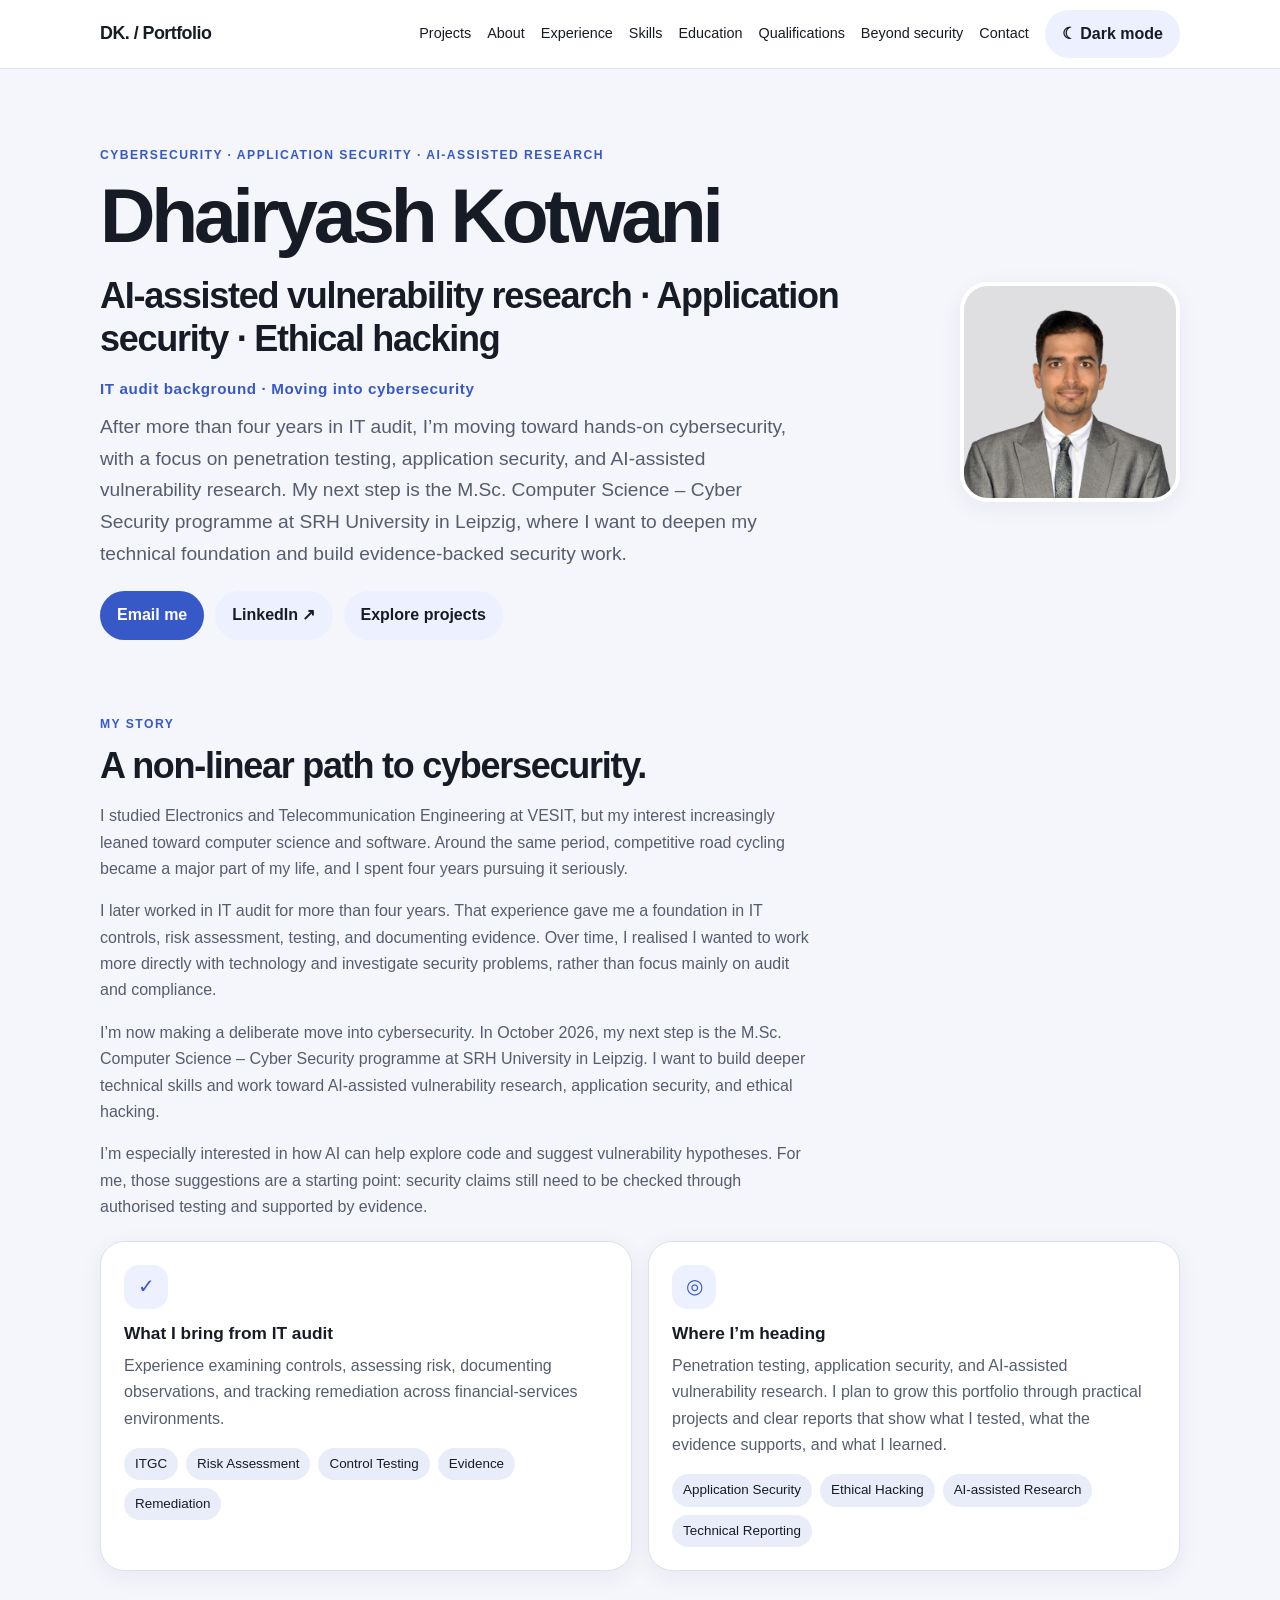
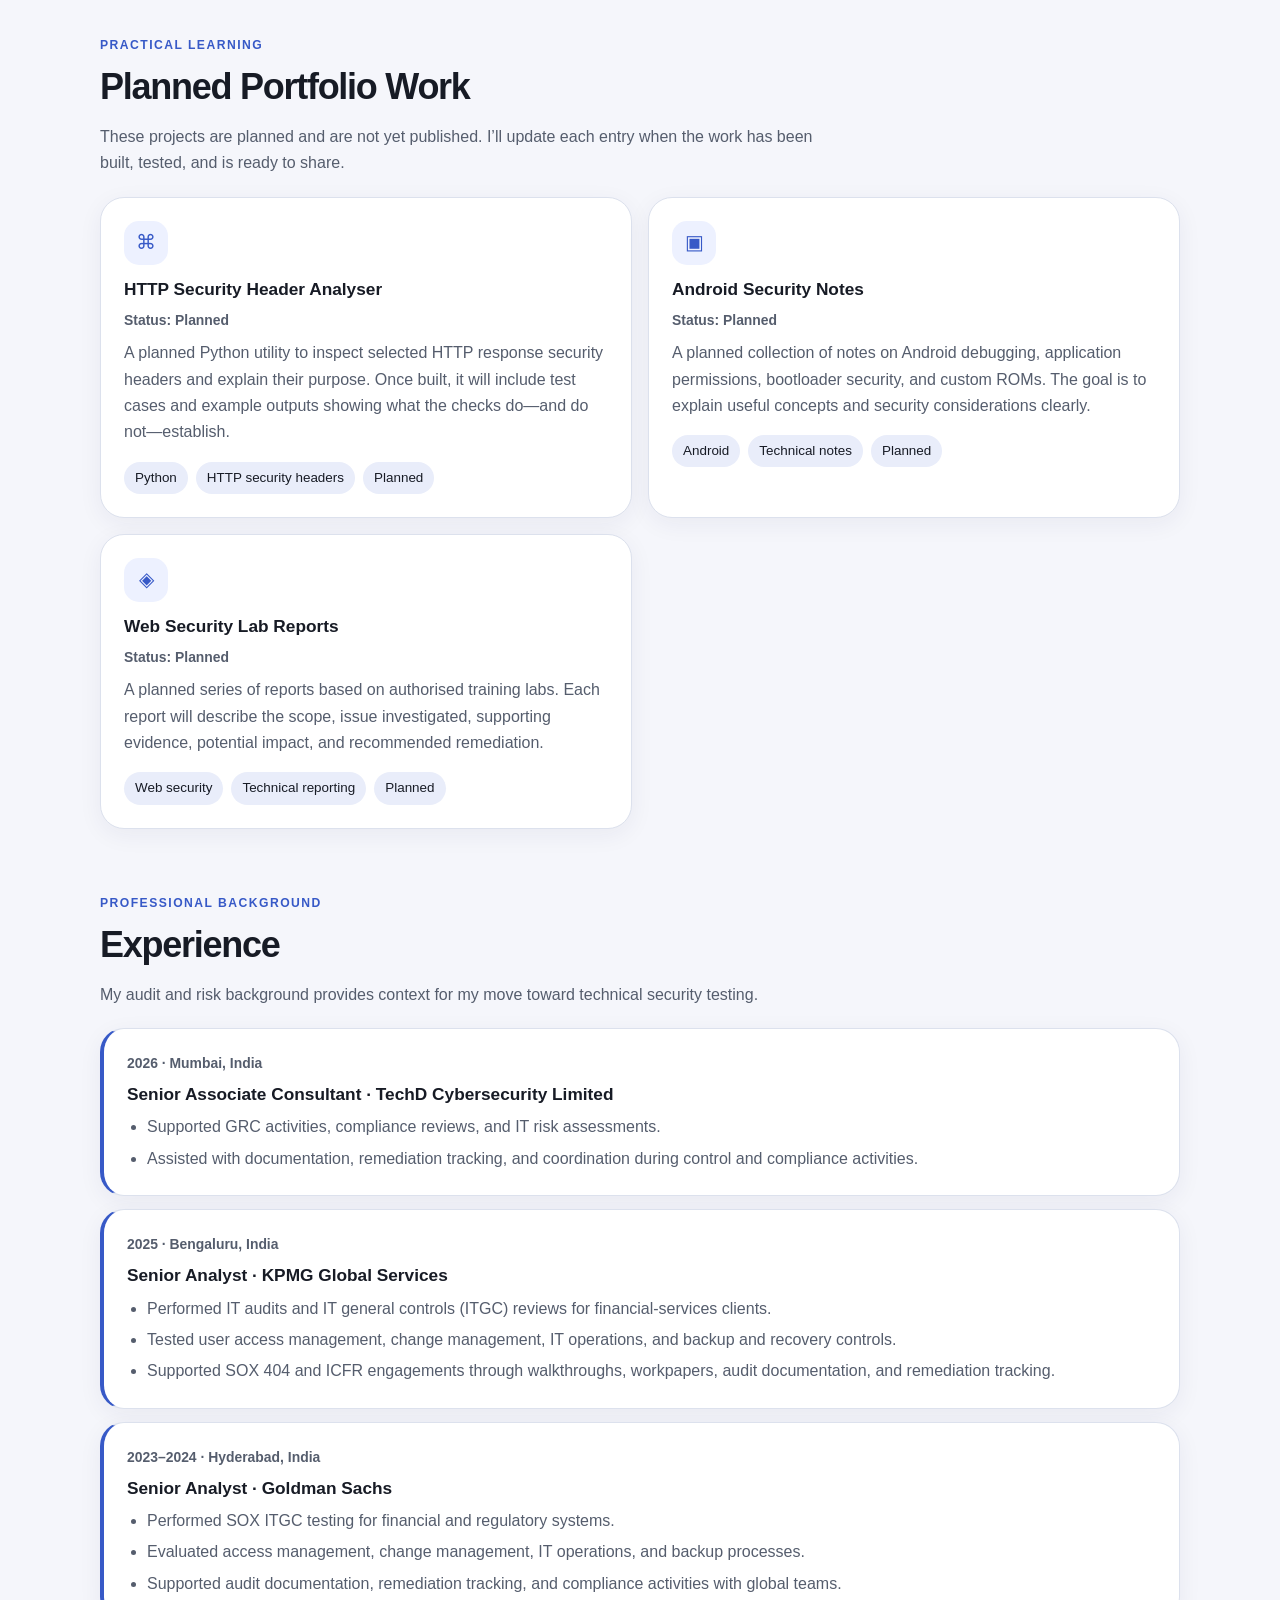
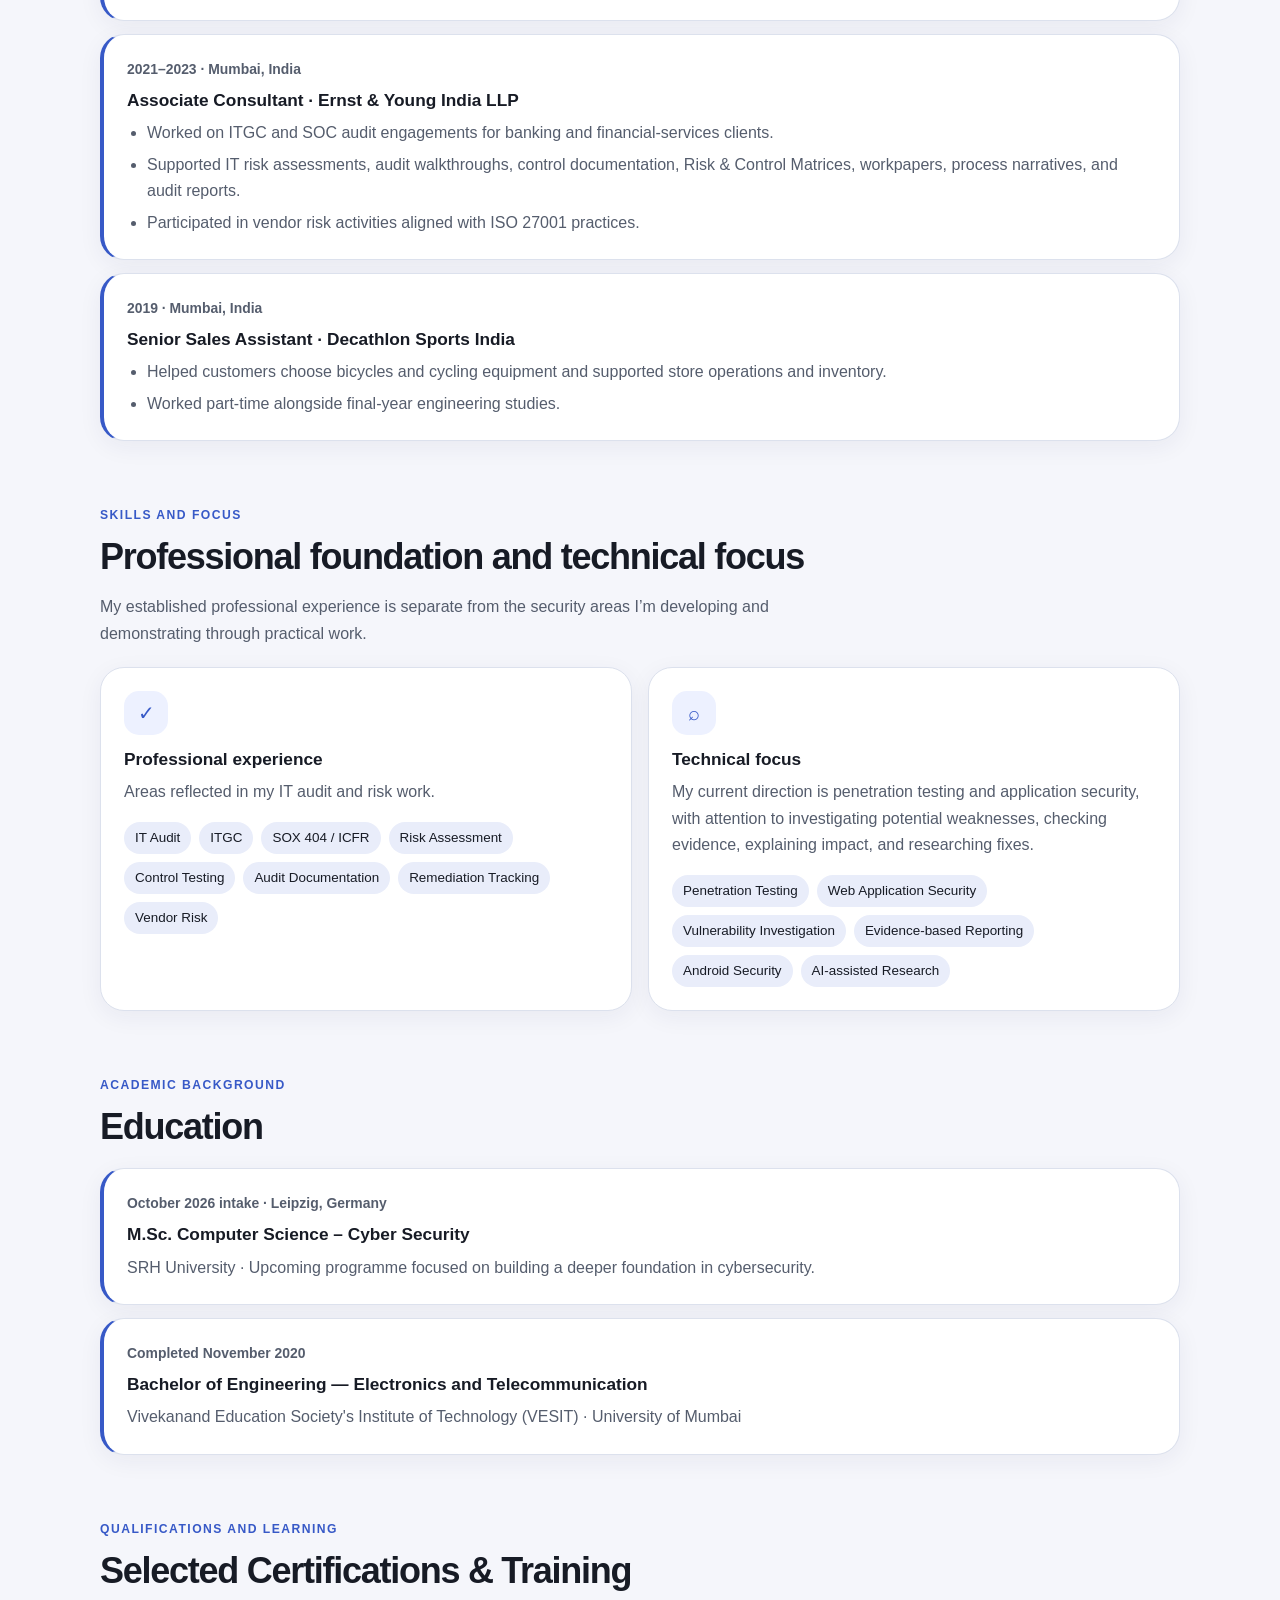
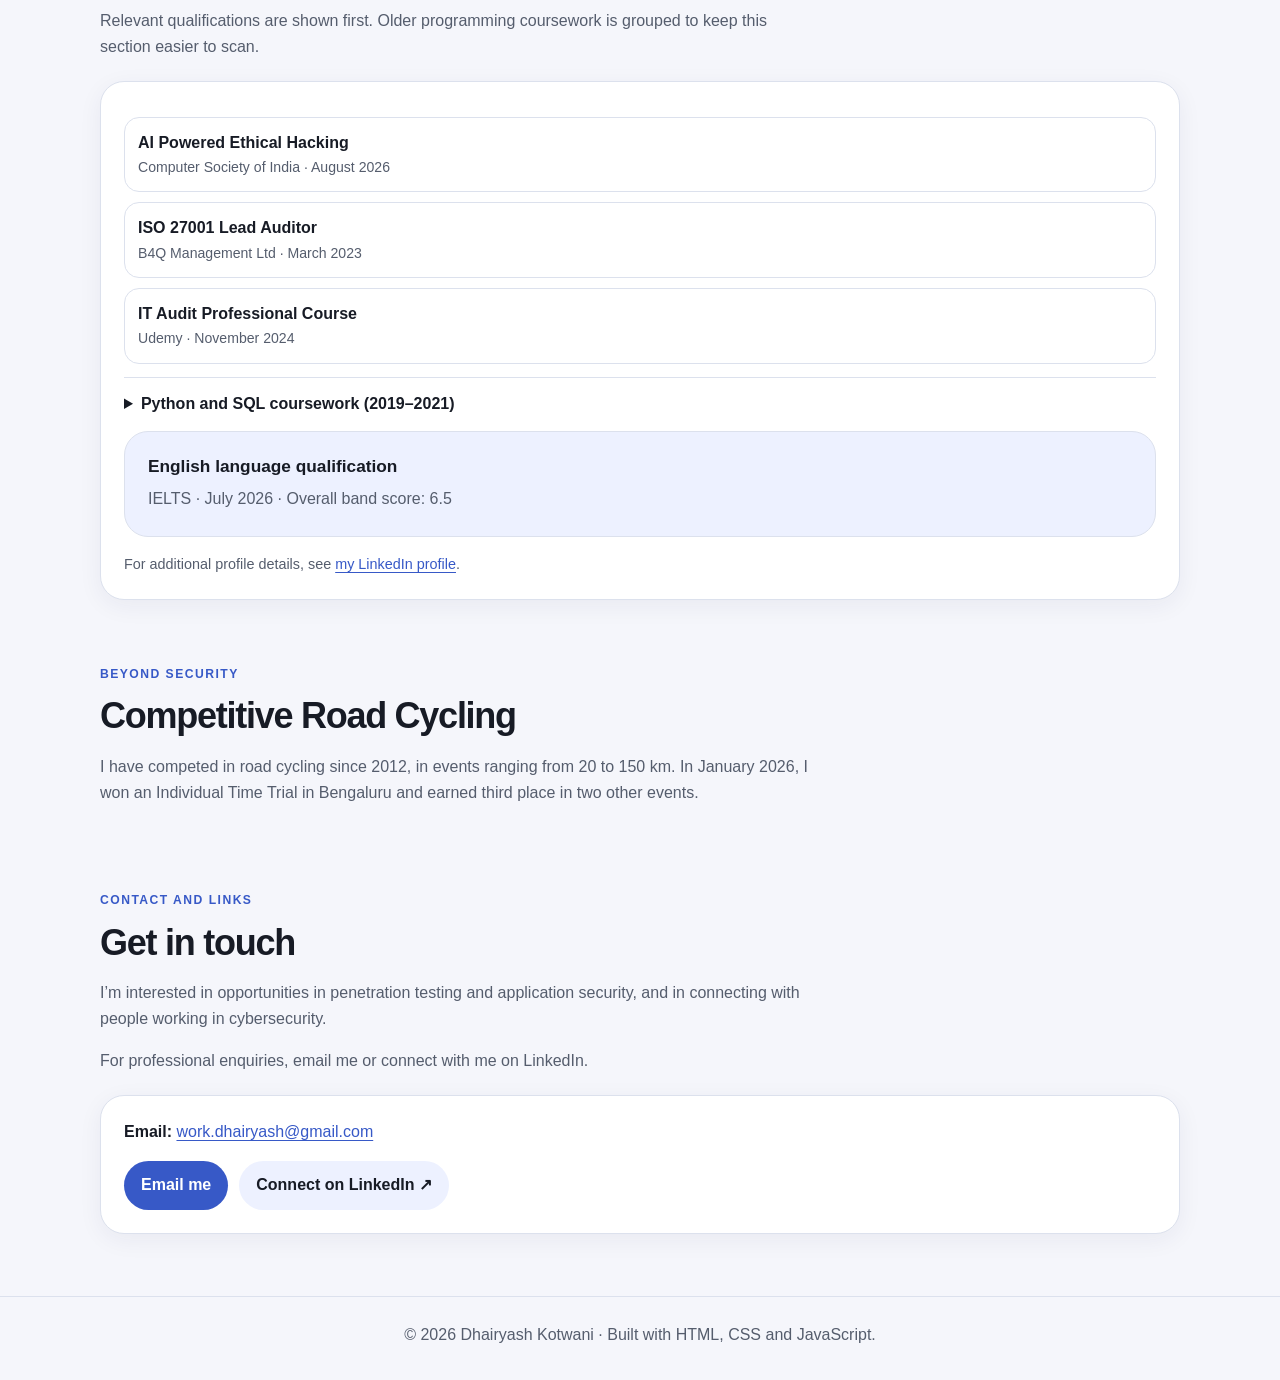
==== index.html @ 6a6d64c3 "Restore story-led portfolio homepage layout" ====
<!doctype html>
<html lang="en">
<head>
  <meta charset="utf-8">
  <meta name="viewport" content="width=device-width, initial-scale=1">
  <meta name="description" content="Dhairyash Kotwani: IT audit professional focused on penetration testing and application security, with an evidence-based approach to security testing.">
  <meta name="theme-color" content="#f5f6fb">
  <title>Dhairyash Kotwani | Penetration Testing &amp; Application Security</title>
  <style>
    :root {
      color-scheme: light;
      --page: #f5f6fb;
      --surface: #fff;
      --surface-2: #edf1ff;
      --ink: #171b25;
      --muted: #555d6d;
      --primary: #3759c7;
      --on-primary: #fff;
      --outline: #dce1ed;
      --chip: #e9edfa;
      --shadow: 0 6px 24px rgba(26, 38, 82, .06);
    }
    body.dark {
      color-scheme: dark;
      --page: #11131a;
      --surface: #1c202b;
      --surface-2: #29314b;
      --ink: #edf0fa;
      --muted: #bec4d5;
      --primary: #b7c5ff;
      --on-primary: #172858;
      --outline: #363c4c;
      --chip: #2a3042;
      --shadow: 0 6px 24px rgba(0, 0, 0, .14);
    }
    * { box-sizing: border-box; }
    html { scroll-behavior: smooth; scroll-padding-top: 92px; }
    body {
      margin: 0; background: var(--page); color: var(--ink);
      font-family: Inter, Roboto, "Segoe UI", Arial, sans-serif;
      line-height: 1.65; transition: background .18s, color .18s;
    }
    a { color: var(--primary); text-underline-offset: 3px; }
    a:focus-visible, button:focus-visible { outline: 3px solid var(--primary); outline-offset: 3px; }
    .wrap { width: min(1080px, 92%); margin: 0 auto; }
    header { position: sticky; top: 0; z-index: 5; background: var(--surface); border-bottom: 1px solid var(--outline); }
    nav { min-height: 68px; display: flex; gap: 18px; justify-content: space-between; align-items: center; }
    .brand { color: var(--ink); text-decoration: none; font-size: 1.12rem; font-weight: 800; letter-spacing: -.03em; white-space: nowrap; }
    .navlinks { display: flex; align-items: center; gap: 16px; flex-wrap: wrap; }
    .navlinks a { color: var(--ink); text-decoration: none; font-size: .9rem; }
    button, .button { border: 0; border-radius: 999px; display: inline-flex; align-items: center; justify-content: center; gap: 8px; padding: 11px 17px; background: var(--primary); color: var(--on-primary); text-decoration: none; font: inherit; font-weight: 650; cursor: pointer; }
    .button.secondary, button.secondary { background: var(--surface-2); color: var(--ink); }
    .hero { padding: 76px 0 42px; display: grid; grid-template-columns: minmax(0, 1fr) auto; align-items: center; gap: 44px; }
    .eyebrow { margin: 0 0 10px; color: var(--primary); text-transform: uppercase; letter-spacing: .12em; font-size: .76rem; font-weight: 800; }
    h1 { font-size: clamp(2.8rem, 6vw, 4.8rem); line-height: 1.05; letter-spacing: -.055em; margin: 0 0 18px; }
    h2 { font-size: clamp(1.7rem, 3.2vw, 2.25rem); line-height: 1.2; letter-spacing: -.035em; margin: 0 0 16px; }
    h3 { margin: 0 0 8px; font-size: 1.08rem; line-height: 1.35; }
    p { margin-top: 0; }
    .lead { color: var(--muted); font-size: clamp(1.04rem, 2vw, 1.2rem); max-width: 690px; }
    .muted { color: var(--muted); }
    .hero-actions { display: flex; gap: 11px; flex-wrap: wrap; margin-top: 22px; }
    .monogram { width: 220px; aspect-ratio: 1; display: block; object-fit: cover; object-position: center 28%; border-radius: 28px; border: 4px solid var(--surface); box-shadow: var(--shadow); }
    .quick-contact { display: flex; flex-wrap: wrap; gap: 11px; margin-top: 22px; }
    .quick-contact .button { min-height: 46px; }
    .achievement-list { display: grid; grid-template-columns: repeat(2, minmax(0, 1fr)); gap: 16px; }
    @media (max-width: 760px) { .achievement-list { grid-template-columns: 1fr; } }
    section { padding: 32px 0; }
    .section-head { max-width: 720px; margin-bottom: 20px; }
    .grid { display: grid; grid-template-columns: repeat(2, minmax(0, 1fr)); gap: 16px; }
    .card { min-width: 0; background: var(--surface); border: 1px solid var(--outline); border-radius: 24px; padding: 23px; box-shadow: var(--shadow); }
    .card p:last-child { margin-bottom: 0; }
    .icon { height: 44px; width: 44px; display: grid; place-items: center; border-radius: 15px; background: var(--surface-2); color: var(--primary); font-size: 1.25rem; margin-bottom: 13px; }
    .timeline { display: grid; gap: 13px; }
    .timeline .card { border-left: 4px solid var(--primary); }
    .meta { margin-bottom: 8px; color: var(--muted); font-size: .87rem; font-weight: 650; }
    .chips { display: flex; flex-wrap: wrap; gap: 8px; margin-top: 12px; }
    .chip { background: var(--chip); border-radius: 999px; padding: 5px 11px; font-size: .84rem; }
    ul.clean { margin: 8px 0 0; padding-left: 20px; color: var(--muted); }
    ul.clean li + li { margin-top: 5px; }
    details { border-top: 1px solid var(--outline); padding-top: 13px; margin-top: 13px; }
    summary { cursor: pointer; font-weight: 700; color: var(--ink); }
    .certificate-list { list-style: none; padding: 0; margin: 12px 0 0; display: grid; gap: 10px; }
    .certificate-list li { padding: 12px 13px; border: 1px solid var(--outline); border-radius: 15px; }
    .cert-name { display: block; font-weight: 650; }
    .cert-meta { display: block; color: var(--muted); font-size: .88rem; }
    .note { font-size: .9rem; color: var(--muted); }
    footer { margin-top: 30px; padding: 25px 0 32px; border-top: 1px solid var(--outline); text-align: center; color: var(--muted); }
    @media (max-width: 760px) {
      nav { align-items: flex-start; flex-direction: column; padding: 13px 0; }
      .navlinks { gap: 9px 14px; }
      .navlinks a { font-size: .84rem; }
      .hero { grid-template-columns: 1fr; padding-top: 48px; gap: 24px; }
      .monogram { grid-row: 1; width: 140px; border-radius: 24px; }
      .grid { grid-template-columns: 1fr; }
      .card { padding: 19px; }
    }
    @media (prefers-reduced-motion: reduce) { html { scroll-behavior: auto; } *, *::before, *::after { transition: none !important; } }
  </style>
</head>
<body>
  <header>
    <nav class="wrap" aria-label="Main navigation">
      <a class="brand" href="#home">DK. / Portfolio</a>
      <div class="navlinks">
        <a href="#projects">Projects</a><a href="#about">About</a><a href="#experience">Experience</a><a href="#skills">Skills</a><a href="#education">Education</a><a href="#certifications">Qualifications</a><a href="#beyond">Beyond security</a><a href="#contact">Contact</a>
        <button id="themeToggle" class="secondary" type="button" aria-pressed="false">☾ Dark mode</button>
      </div>
    </nav>
  </header>

  <main class="wrap">
    <section class="hero" id="home">
      <div>
        <p class="eyebrow">Cybersecurity · Application security · AI-assisted research</p>
        <h1>Dhairyash Kotwani</h1>
        <h2>AI-assisted vulnerability research · Application security · Ethical hacking</h2>
        <p class="eyebrow" style="letter-spacing:.04em;text-transform:none;font-size:.95rem">IT audit background · Moving into cybersecurity</p>
        <p class="lead">After more than four years in IT audit, I’m moving toward hands-on cybersecurity, with a focus on penetration testing, application security, and AI-assisted vulnerability research. My next step is the M.Sc. Computer Science – Cyber Security programme at SRH University in Leipzig, where I want to deepen my technical foundation and build evidence-backed security work.</p>
        <div class="quick-contact">
          <a class="button" href="mailto:work.dhairyash@gmail.com">Email me</a>
          <a class="button secondary" href="https://www.linkedin.com/in/dhairyashkotwani/" target="_blank" rel="noopener noreferrer">LinkedIn ↗</a>
          <a class="button secondary" href="#projects">Explore projects</a>
        </div>
      </div>
      <img class="monogram" src="assets/profile.jpg" alt="Portrait of Dhairyash Kotwani" loading="eager">
    </section>

    <section id="about">
      <div class="section-head">
        <p class="eyebrow">My story</p>
        <h2>A non-linear path to cybersecurity.</h2>
        <p class="muted">I studied Electronics and Telecommunication Engineering at VESIT, but my interest increasingly leaned toward computer science and software. Around the same period, competitive road cycling became a major part of my life, and I spent four years pursuing it seriously.</p>
        <p class="muted">I later worked in IT audit for more than four years. That experience gave me a foundation in IT controls, risk assessment, testing, and documenting evidence. Over time, I realised I wanted to work more directly with technology and investigate security problems, rather than focus mainly on audit and compliance.</p>
        <p class="muted">I’m now making a deliberate move into cybersecurity. In October 2026, my next step is the M.Sc. Computer Science – Cyber Security programme at SRH University in Leipzig. I want to build deeper technical skills and work toward AI-assisted vulnerability research, application security, and ethical hacking.</p>
        <p class="muted">I’m especially interested in how AI can help explore code and suggest vulnerability hypotheses. For me, those suggestions are a starting point: security claims still need to be checked through authorised testing and supported by evidence.</p>
      </div>
      <div class="grid">
        <article class="card">
          <div class="icon" aria-hidden="true">✓</div>
          <h3>What I bring from IT audit</h3>
          <p class="muted">Experience examining controls, assessing risk, documenting observations, and tracking remediation across financial-services environments.</p>
          <div class="chips"><span class="chip">ITGC</span><span class="chip">Risk Assessment</span><span class="chip">Control Testing</span><span class="chip">Evidence</span><span class="chip">Remediation</span></div>
        </article>
        <article class="card">
          <div class="icon" aria-hidden="true">◎</div>
          <h3>Where I’m heading</h3>
          <p class="muted">Penetration testing, application security, and AI-assisted vulnerability research. I plan to grow this portfolio through practical projects and clear reports that show what I tested, what the evidence supports, and what I learned.</p>
          <div class="chips"><span class="chip">Application Security</span><span class="chip">Ethical Hacking</span><span class="chip">AI-assisted Research</span><span class="chip">Technical Reporting</span></div>
        </article>
      </div>
    </section>

    <section id="projects">
      <div class="section-head">
        <p class="eyebrow">Practical learning</p>
        <h2>Planned Portfolio Work</h2>
        <p class="muted">These projects are planned and are not yet published. I’ll update each entry when the work has been built, tested, and is ready to share.</p>
      </div>
      <div class="grid">
        <article class="card">
          <div class="icon" aria-hidden="true">⌘</div>
          <h3>HTTP Security Header Analyser</h3>
          <p class="meta">Status: Planned</p>
          <p class="muted">A planned Python utility to inspect selected HTTP response security headers and explain their purpose. Once built, it will include test cases and example outputs showing what the checks do—and do not—establish.</p>
          <div class="chips"><span class="chip">Python</span><span class="chip">HTTP security headers</span><span class="chip">Planned</span></div>
        </article>
        <article class="card">
          <div class="icon" aria-hidden="true">▣</div>
          <h3>Android Security Notes</h3>
          <p class="meta">Status: Planned</p>
          <p class="muted">A planned collection of notes on Android debugging, application permissions, bootloader security, and custom ROMs. The goal is to explain useful concepts and security considerations clearly.</p>
          <div class="chips"><span class="chip">Android</span><span class="chip">Technical notes</span><span class="chip">Planned</span></div>
        </article>
        <article class="card">
          <div class="icon" aria-hidden="true">◈</div>
          <h3>Web Security Lab Reports</h3>
          <p class="meta">Status: Planned</p>
          <p class="muted">A planned series of reports based on authorised training labs. Each report will describe the scope, issue investigated, supporting evidence, potential impact, and recommended remediation.</p>
          <div class="chips"><span class="chip">Web security</span><span class="chip">Technical reporting</span><span class="chip">Planned</span></div>
        </article>
      </div>
    </section>

    <section id="experience">
      <div class="section-head">
        <p class="eyebrow">Professional background</p>
        <h2>Experience</h2>
        <p class="muted">My audit and risk background provides context for my move toward technical security testing.</p>
      </div>
      <div class="timeline">
        <article class="card"><div class="meta">2026 · Mumbai, India</div><h3>Senior Associate Consultant · TechD Cybersecurity Limited</h3><ul class="clean"><li>Supported GRC activities, compliance reviews, and IT risk assessments.</li><li>Assisted with documentation, remediation tracking, and coordination during control and compliance activities.</li></ul></article>
        <article class="card"><div class="meta">2025 · Bengaluru, India</div><h3>Senior Analyst · KPMG Global Services</h3><ul class="clean"><li>Performed IT audits and IT general controls (ITGC) reviews for financial-services clients.</li><li>Tested user access management, change management, IT operations, and backup and recovery controls.</li><li>Supported SOX 404 and ICFR engagements through walkthroughs, workpapers, audit documentation, and remediation tracking.</li></ul></article>
        <article class="card"><div class="meta">2023–2024 · Hyderabad, India</div><h3>Senior Analyst · Goldman Sachs</h3><ul class="clean"><li>Performed SOX ITGC testing for financial and regulatory systems.</li><li>Evaluated access management, change management, IT operations, and backup processes.</li><li>Supported audit documentation, remediation tracking, and compliance activities with global teams.</li></ul></article>
        <article class="card"><div class="meta">2021–2023 · Mumbai, India</div><h3>Associate Consultant · Ernst &amp; Young India LLP</h3><ul class="clean"><li>Worked on ITGC and SOC audit engagements for banking and financial-services clients.</li><li>Supported IT risk assessments, audit walkthroughs, control documentation, Risk &amp; Control Matrices, workpapers, process narratives, and audit reports.</li><li>Participated in vendor risk activities aligned with ISO 27001 practices.</li></ul></article>
        <article class="card"><div class="meta">2019 · Mumbai, India</div><h3>Senior Sales Assistant · Decathlon Sports India</h3><ul class="clean"><li>Helped customers choose bicycles and cycling equipment and supported store operations and inventory.</li><li>Worked part-time alongside final-year engineering studies.</li></ul></article>
      </div>
    </section>

    <section id="skills">
      <div class="section-head">
        <p class="eyebrow">Skills and focus</p>
        <h2>Professional foundation and technical focus</h2>
        <p class="muted">My established professional experience is separate from the security areas I’m developing and demonstrating through practical work.</p>
      </div>
      <div class="grid">
        <article class="card">
          <div class="icon" aria-hidden="true">✓</div>
          <h3>Professional experience</h3>
          <p class="muted">Areas reflected in my IT audit and risk work.</p>
          <div class="chips"><span class="chip">IT Audit</span><span class="chip">ITGC</span><span class="chip">SOX 404 / ICFR</span><span class="chip">Risk Assessment</span><span class="chip">Control Testing</span><span class="chip">Audit Documentation</span><span class="chip">Remediation Tracking</span><span class="chip">Vendor Risk</span></div>
        </article>
        <article class="card">
          <div class="icon" aria-hidden="true">⌕</div>
          <h3>Technical focus</h3>
          <p class="muted">My current direction is penetration testing and application security, with attention to investigating potential weaknesses, checking evidence, explaining impact, and researching fixes.</p>
          <div class="chips"><span class="chip">Penetration Testing</span><span class="chip">Web Application Security</span><span class="chip">Vulnerability Investigation</span><span class="chip">Evidence-based Reporting</span><span class="chip">Android Security</span><span class="chip">AI-assisted Research</span></div>
        </article>
      </div>
    </section>

    <section id="education">
      <div class="section-head"><p class="eyebrow">Academic background</p><h2>Education</h2></div>
      <div class="timeline">
        <article class="card"><div class="meta">October 2026 intake · Leipzig, Germany</div><h3>M.Sc. Computer Science – Cyber Security</h3><p class="muted">SRH University · Upcoming programme focused on building a deeper foundation in cybersecurity.</p></article>
        <article class="card"><div class="meta">Completed November 2020</div><h3>Bachelor of Engineering — Electronics and Telecommunication</h3><p class="muted">Vivekanand Education Society's Institute of Technology (VESIT) · University of Mumbai</p></article>
      </div>
    </section>

    <section id="certifications">
      <div class="section-head">
        <p class="eyebrow">Qualifications and learning</p>
        <h2>Selected Certifications &amp; Training</h2>
        <p class="muted">Relevant qualifications are shown first. Older programming coursework is grouped to keep this section easier to scan.</p>
      </div>
      <article class="card">
        <ul class="certificate-list">
          <li><span class="cert-name">AI Powered Ethical Hacking</span><span class="cert-meta">Computer Society of India · August 2026</span></li>
          <li><span class="cert-name">ISO 27001 Lead Auditor</span><span class="cert-meta">B4Q Management Ltd · March 2023</span></li>
          <li><span class="cert-name">IT Audit Professional Course</span><span class="cert-meta">Udemy · November 2024</span></li>
        </ul>
        <details>
          <summary>Python and SQL coursework (2019–2021)</summary>
          <ul class="clean">
            <li>SQL — SoloLearn · January 2021</li>
            <li>Learn SQL Course — Codecademy · December 2020</li>
            <li>Introduction to Structured Query Language (SQL) — Coursera · December 2020</li>
            <li>SQL for Data Science — Coursera · December 2020</li>
            <li>Using Python to Access Web Data — Coursera · June 2020</li>
            <li>Data Collection and Processing with Python — Coursera · May 2020</li>
            <li>Python Data Representations — Coursera · April 2020</li>
            <li>Python Functions, Files, and Dictionaries — Coursera · April 2020</li>
            <li>Python Programming Essentials — Coursera · April 2020</li>
            <li>Python Basics — Coursera · March 2020</li>
            <li>Programming for Everybody (Getting Started with Python) — Coursera · September 2019</li>
            <li>Python Data Structures — Coursera · September 2019</li>
          </ul>
        </details>
        <div class="card" style="margin-top:14px;box-shadow:none;background:var(--surface-2)">
          <h3>English language qualification</h3>
          <p class="muted" style="margin-bottom:0">IELTS · July 2026 · Overall band score: 6.5</p>
        </div>
        <p class="note" style="margin-top:16px">For additional profile details, see <a href="https://www.linkedin.com/in/dhairyashkotwani/" target="_blank" rel="noopener noreferrer">my LinkedIn profile</a>.</p>
      </article>
    </section>

    <section id="beyond">
      <div class="section-head">
        <p class="eyebrow">Beyond security</p>
        <h2>Competitive Road Cycling</h2>
        <p class="muted">I have competed in road cycling since 2012, in events ranging from 20 to 150 km. In January 2026, I won an Individual Time Trial in Bengaluru and earned third place in two other events.</p>
      </div>
    </section>

    <section id="contact">
      <div class="section-head">
        <p class="eyebrow">Contact and links</p>
        <h2>Get in touch</h2>
        <p class="muted">I’m interested in opportunities in penetration testing and application security, and in connecting with people working in cybersecurity.</p>
        <p class="muted">For professional enquiries, email me or connect with me on LinkedIn.</p>
      </div>
      <div class="card">
        <p><strong>Email:</strong> <a href="mailto:work.dhairyash@gmail.com">work.dhairyash@gmail.com</a></p>
        <div class="hero-actions" style="margin-top:0">
          <a class="button" href="mailto:work.dhairyash@gmail.com">Email me</a>
          <a class="button secondary" href="https://www.linkedin.com/in/dhairyashkotwani/" target="_blank" rel="noopener noreferrer">Connect on LinkedIn ↗</a>
        </div>
      </div>
    </section>
  </main>

  <footer><div class="wrap">© <span id="year"></span> Dhairyash Kotwani · Built with HTML, CSS and JavaScript.</div></footer>
  <script>
    const themeToggle = document.getElementById('themeToggle');
    themeToggle.addEventListener('click', () => {
      const dark = document.body.classList.toggle('dark');
      themeToggle.textContent = dark ? '☀ Light mode' : '☾ Dark mode';
      themeToggle.setAttribute('aria-pressed', String(dark));
    });
    document.getElementById('year').textContent = new Date().getFullYear();
  </script>
</body>
</html>
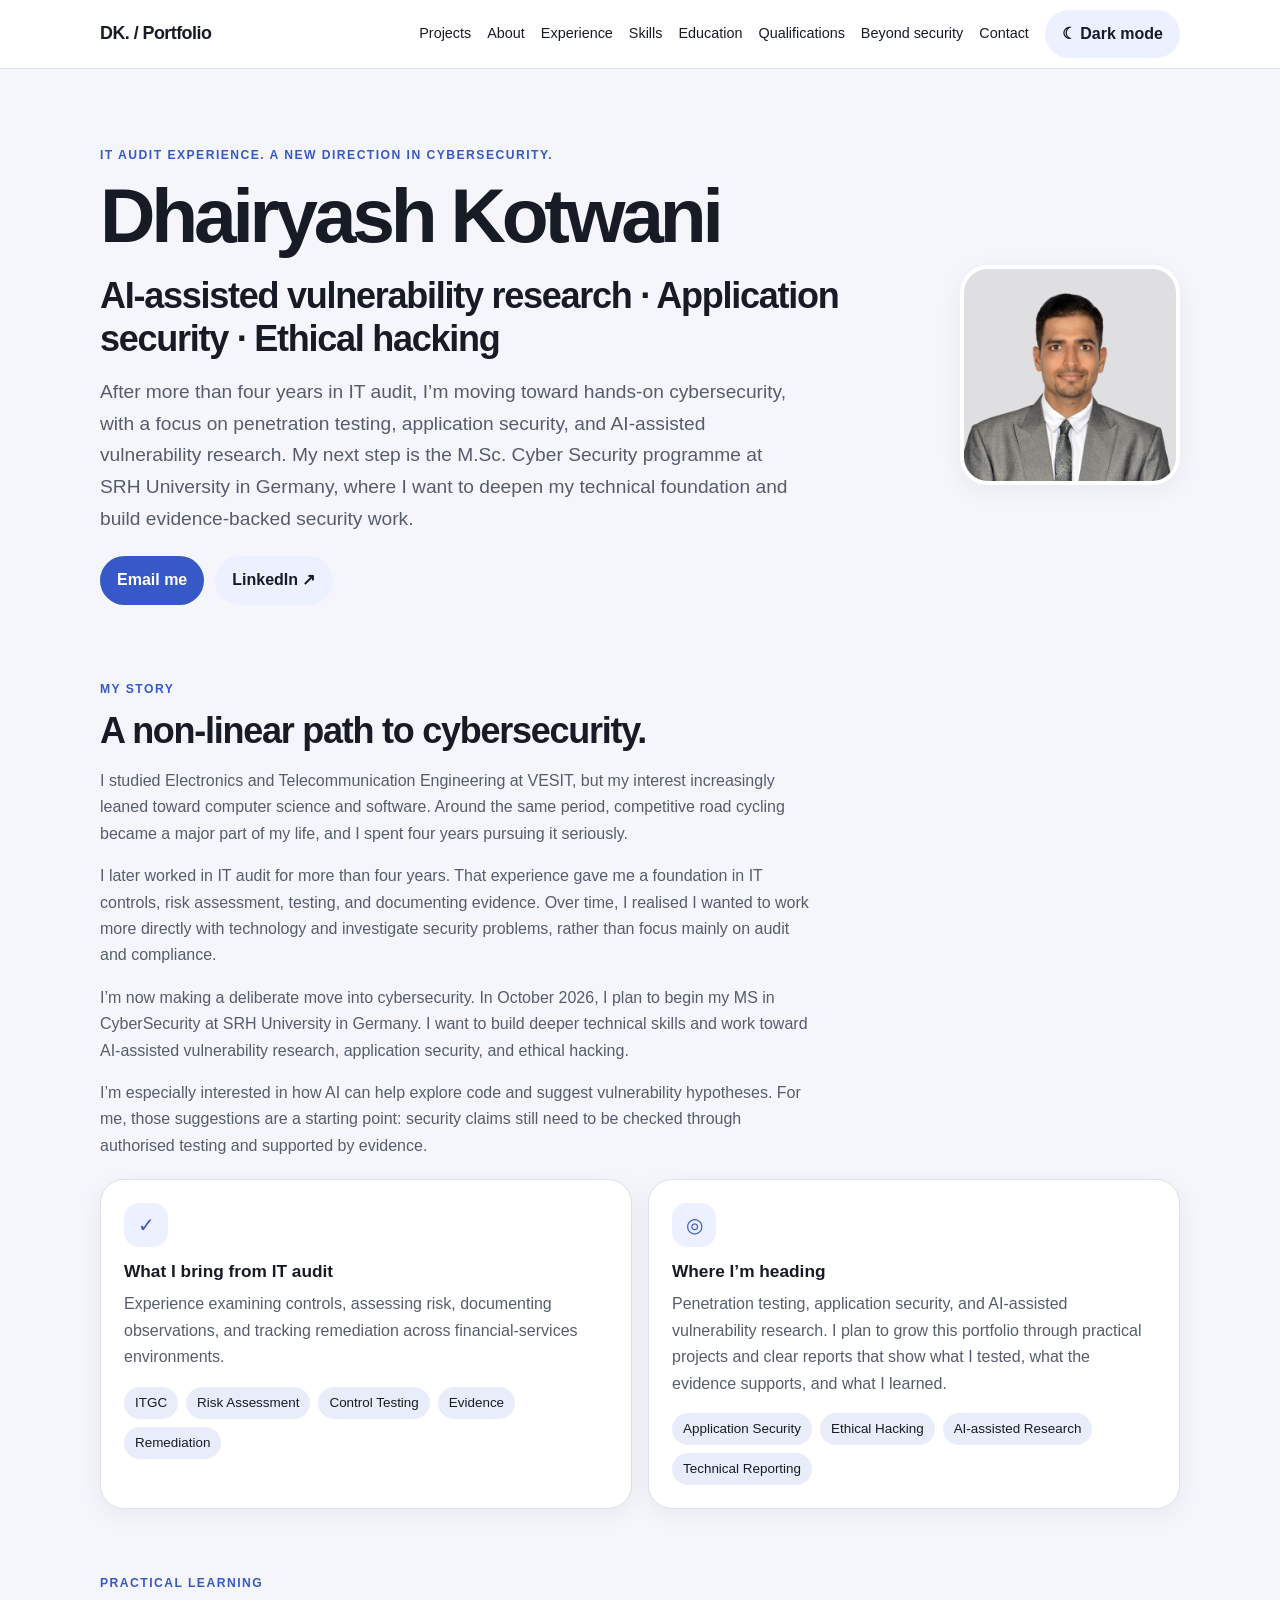
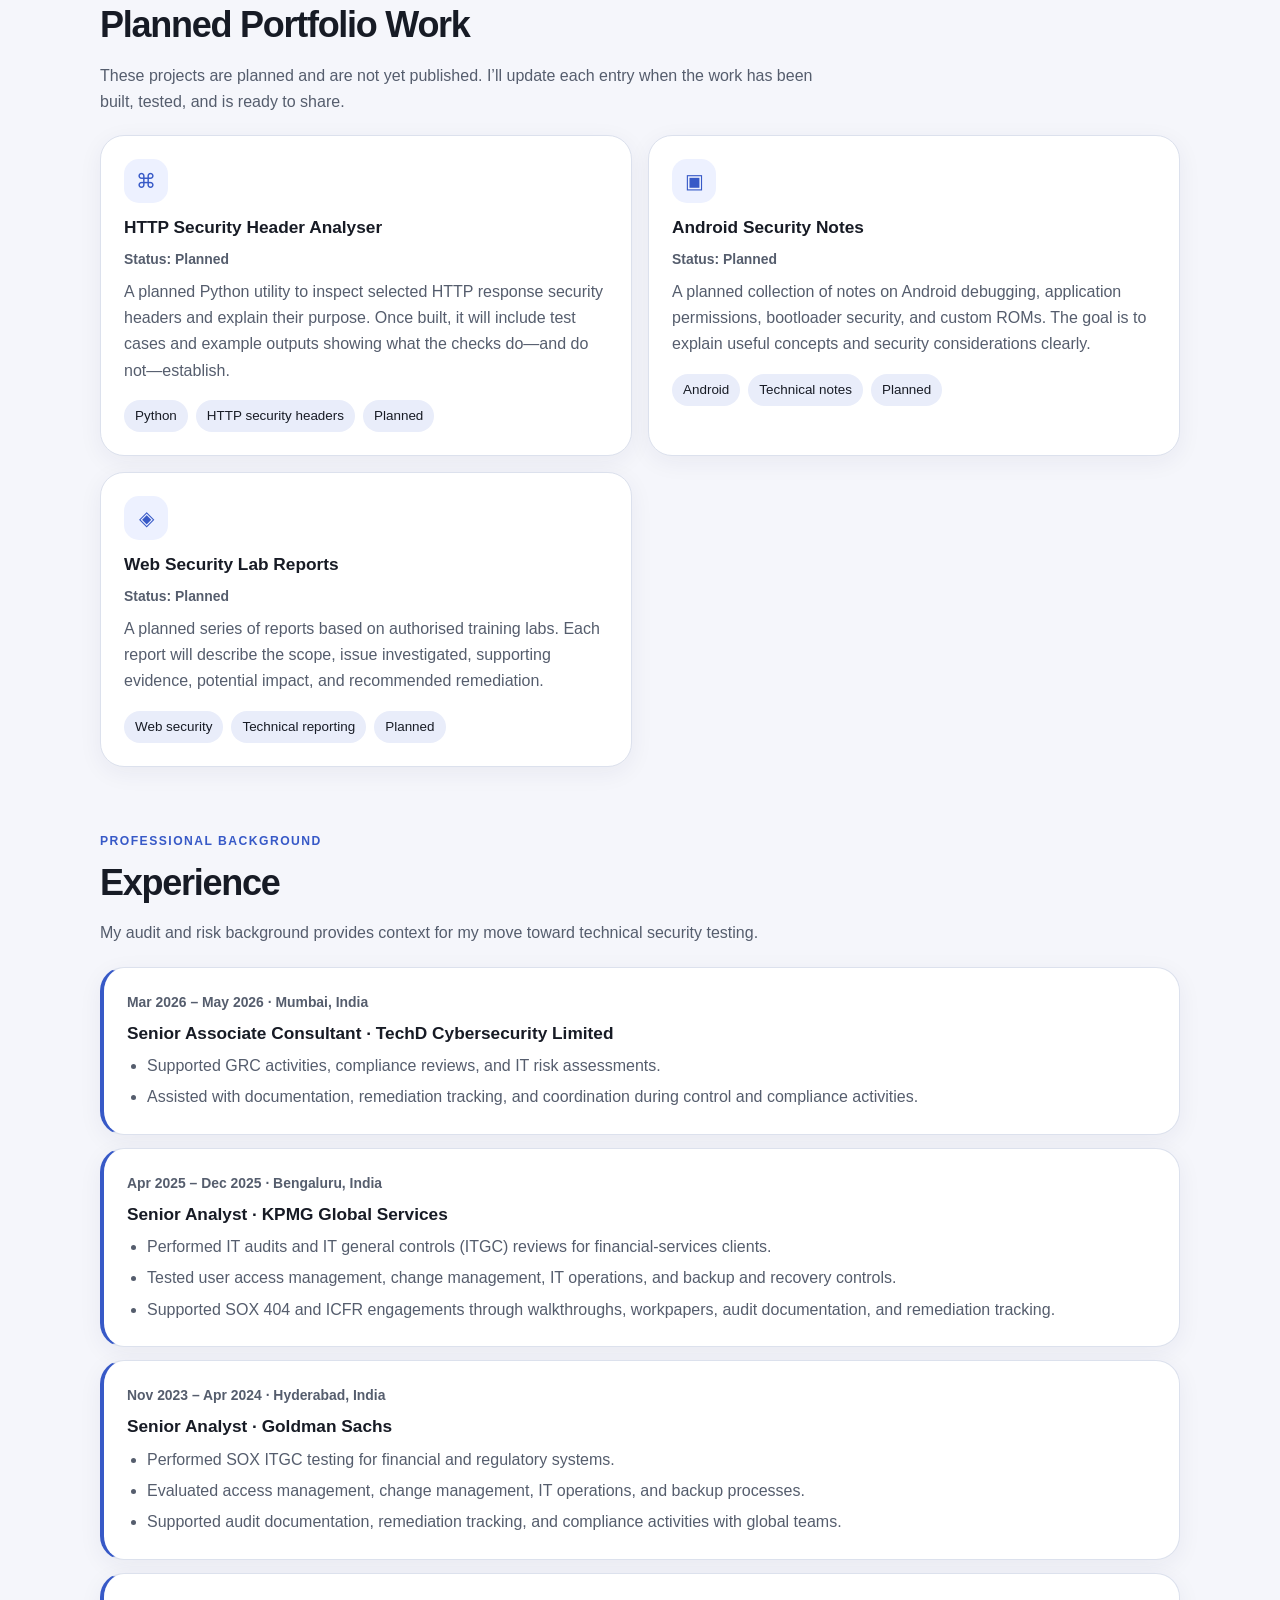
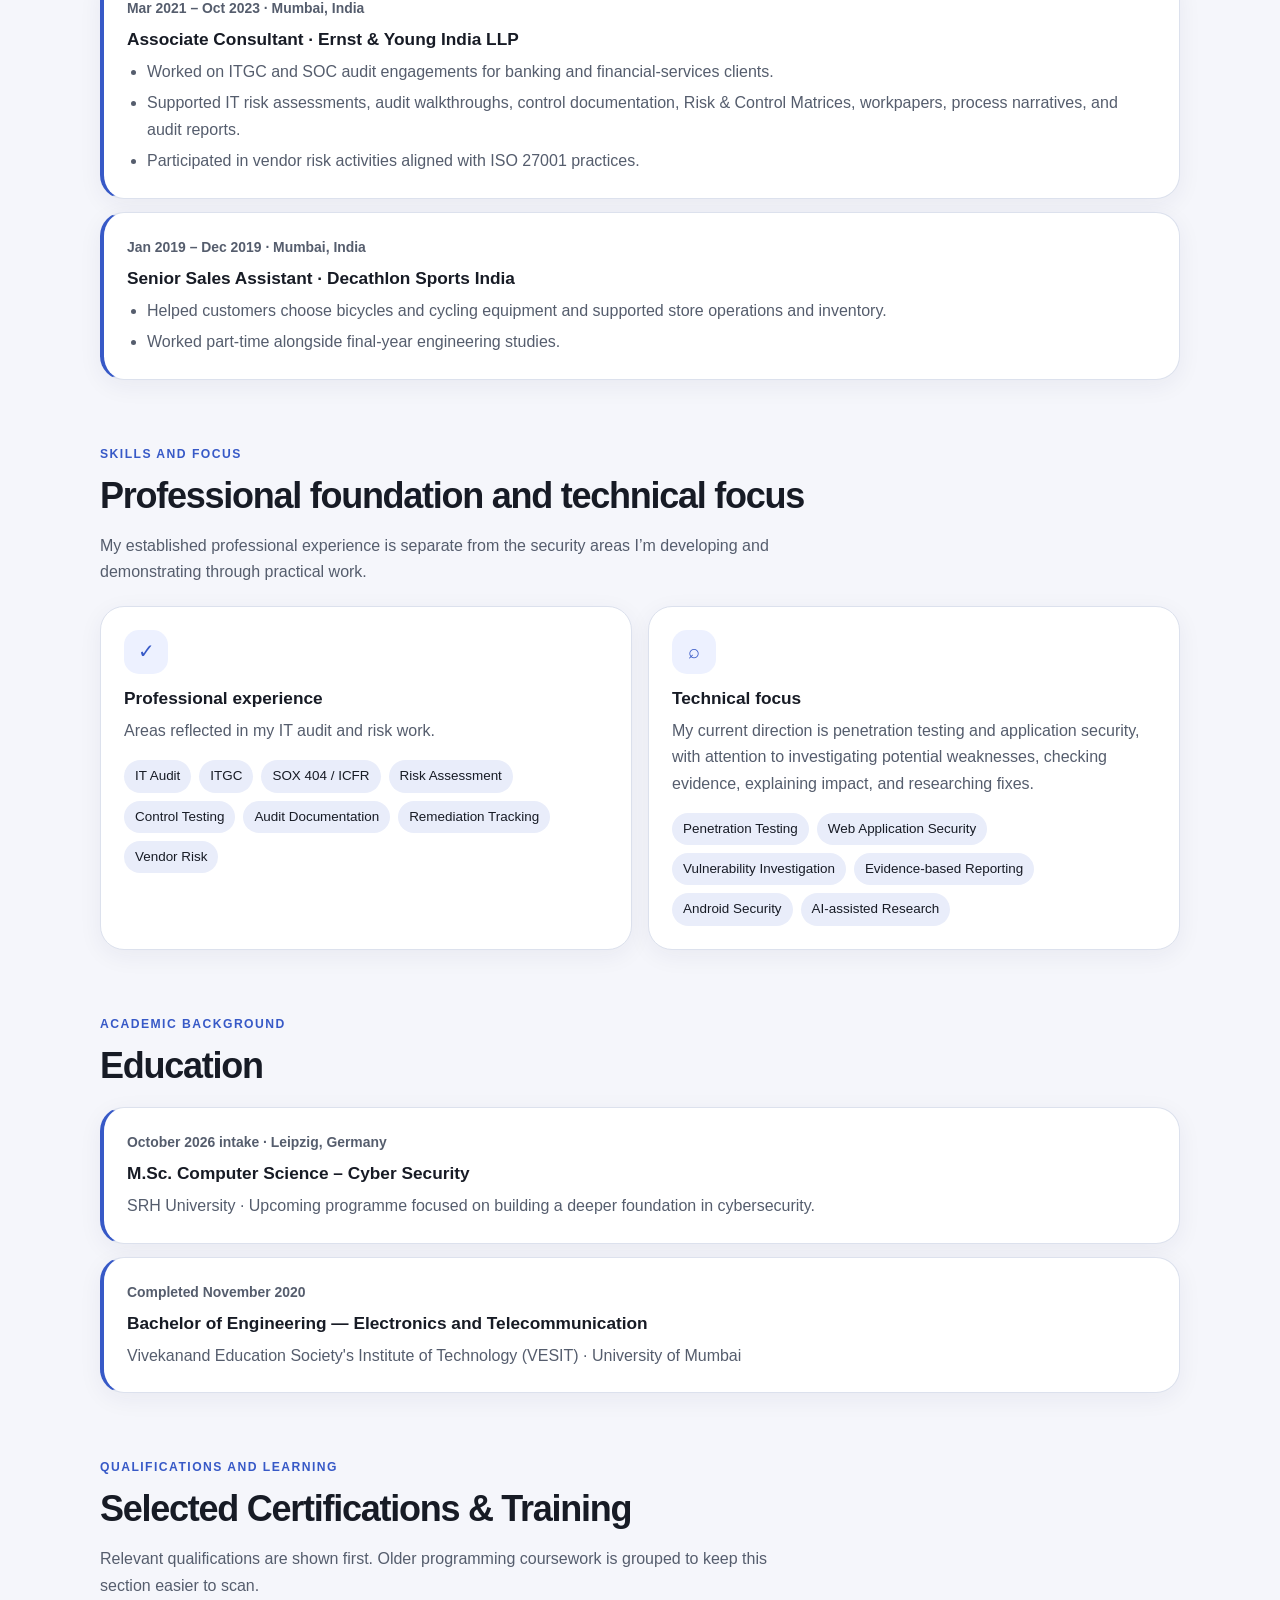
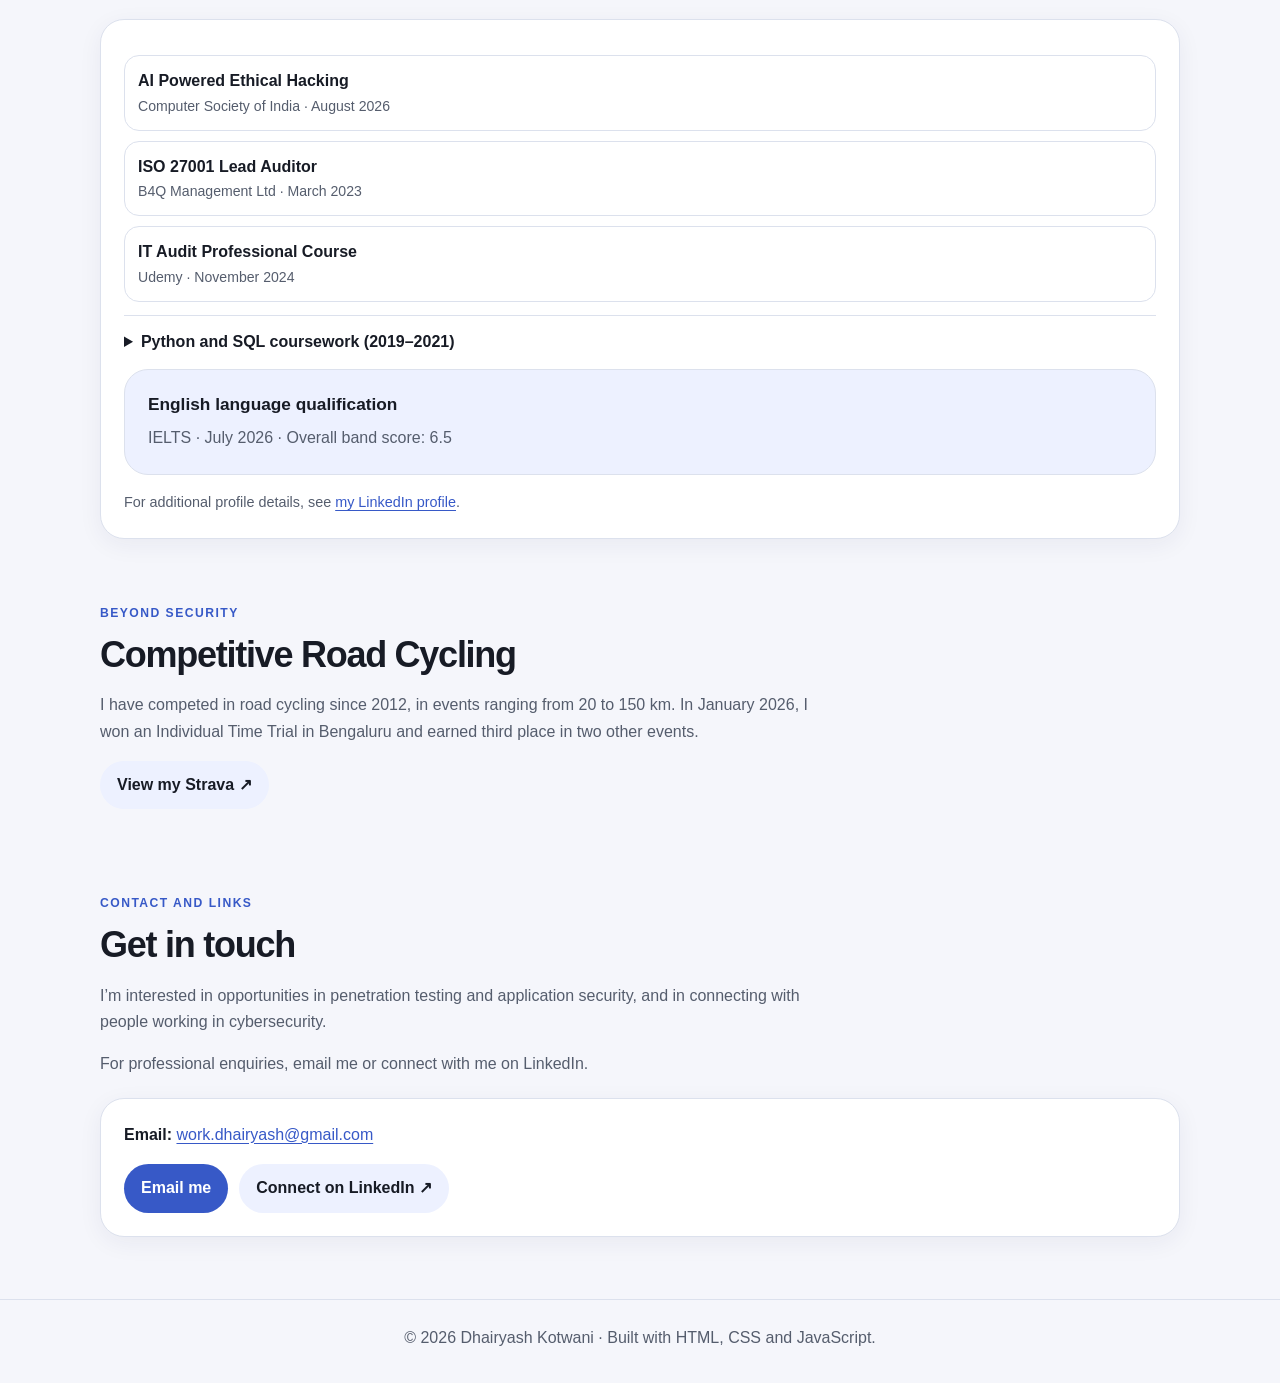
==== commit 9a489aa1: "Refine hero copy, Strava link and experience dates" ====
--- a/index.html
+++ b/index.html
@@ -111,15 +111,13 @@
   <main class="wrap">
     <section class="hero" id="home">
       <div>
-        <p class="eyebrow">Cybersecurity · Application security · AI-assisted research</p>
+        <p class="eyebrow">IT audit experience. A new direction in cybersecurity.</p>
         <h1>Dhairyash Kotwani</h1>
         <h2>AI-assisted vulnerability research · Application security · Ethical hacking</h2>
-        <p class="eyebrow" style="letter-spacing:.04em;text-transform:none;font-size:.95rem">IT audit background · Moving into cybersecurity</p>
-        <p class="lead">After more than four years in IT audit, I’m moving toward hands-on cybersecurity, with a focus on penetration testing, application security, and AI-assisted vulnerability research. My next step is the M.Sc. Computer Science – Cyber Security programme at SRH University in Leipzig, where I want to deepen my technical foundation and build evidence-backed security work.</p>
+        <p class="lead">After more than four years in IT audit, I’m moving toward hands-on cybersecurity, with a focus on penetration testing, application security, and AI-assisted vulnerability research. My next step is the M.Sc. Cyber Security programme at SRH University in Germany, where I want to deepen my technical foundation and build evidence-backed security work.</p>
         <div class="quick-contact">
           <a class="button" href="mailto:work.dhairyash@gmail.com">Email me</a>
           <a class="button secondary" href="https://www.linkedin.com/in/dhairyashkotwani/" target="_blank" rel="noopener noreferrer">LinkedIn ↗</a>
-          <a class="button secondary" href="#projects">Explore projects</a>
         </div>
       </div>
       <img class="monogram" src="assets/profile.jpg" alt="Portrait of Dhairyash Kotwani" loading="eager">
@@ -131,7 +129,7 @@
         <h2>A non-linear path to cybersecurity.</h2>
         <p class="muted">I studied Electronics and Telecommunication Engineering at VESIT, but my interest increasingly leaned toward computer science and software. Around the same period, competitive road cycling became a major part of my life, and I spent four years pursuing it seriously.</p>
         <p class="muted">I later worked in IT audit for more than four years. That experience gave me a foundation in IT controls, risk assessment, testing, and documenting evidence. Over time, I realised I wanted to work more directly with technology and investigate security problems, rather than focus mainly on audit and compliance.</p>
-        <p class="muted">I’m now making a deliberate move into cybersecurity. In October 2026, my next step is the M.Sc. Computer Science – Cyber Security programme at SRH University in Leipzig. I want to build deeper technical skills and work toward AI-assisted vulnerability research, application security, and ethical hacking.</p>
+        <p class="muted">I’m now making a deliberate move into cybersecurity. In October 2026, I plan to begin my MS in CyberSecurity at SRH University in Germany. I want to build deeper technical skills and work toward AI-assisted vulnerability research, application security, and ethical hacking.</p>
         <p class="muted">I’m especially interested in how AI can help explore code and suggest vulnerability hypotheses. For me, those suggestions are a starting point: security claims still need to be checked through authorised testing and supported by evidence.</p>
       </div>
       <div class="grid">
@@ -188,11 +186,11 @@
         <p class="muted">My audit and risk background provides context for my move toward technical security testing.</p>
       </div>
       <div class="timeline">
-        <article class="card"><div class="meta">2026 · Mumbai, India</div><h3>Senior Associate Consultant · TechD Cybersecurity Limited</h3><ul class="clean"><li>Supported GRC activities, compliance reviews, and IT risk assessments.</li><li>Assisted with documentation, remediation tracking, and coordination during control and compliance activities.</li></ul></article>
-        <article class="card"><div class="meta">2025 · Bengaluru, India</div><h3>Senior Analyst · KPMG Global Services</h3><ul class="clean"><li>Performed IT audits and IT general controls (ITGC) reviews for financial-services clients.</li><li>Tested user access management, change management, IT operations, and backup and recovery controls.</li><li>Supported SOX 404 and ICFR engagements through walkthroughs, workpapers, audit documentation, and remediation tracking.</li></ul></article>
-        <article class="card"><div class="meta">2023–2024 · Hyderabad, India</div><h3>Senior Analyst · Goldman Sachs</h3><ul class="clean"><li>Performed SOX ITGC testing for financial and regulatory systems.</li><li>Evaluated access management, change management, IT operations, and backup processes.</li><li>Supported audit documentation, remediation tracking, and compliance activities with global teams.</li></ul></article>
-        <article class="card"><div class="meta">2021–2023 · Mumbai, India</div><h3>Associate Consultant · Ernst &amp; Young India LLP</h3><ul class="clean"><li>Worked on ITGC and SOC audit engagements for banking and financial-services clients.</li><li>Supported IT risk assessments, audit walkthroughs, control documentation, Risk &amp; Control Matrices, workpapers, process narratives, and audit reports.</li><li>Participated in vendor risk activities aligned with ISO 27001 practices.</li></ul></article>
-        <article class="card"><div class="meta">2019 · Mumbai, India</div><h3>Senior Sales Assistant · Decathlon Sports India</h3><ul class="clean"><li>Helped customers choose bicycles and cycling equipment and supported store operations and inventory.</li><li>Worked part-time alongside final-year engineering studies.</li></ul></article>
+        <article class="card"><div class="meta">Mar 2026 – May 2026 · Mumbai, India</div><h3>Senior Associate Consultant · TechD Cybersecurity Limited</h3><ul class="clean"><li>Supported GRC activities, compliance reviews, and IT risk assessments.</li><li>Assisted with documentation, remediation tracking, and coordination during control and compliance activities.</li></ul></article>
+        <article class="card"><div class="meta">Apr 2025 – Dec 2025 · Bengaluru, India</div><h3>Senior Analyst · KPMG Global Services</h3><ul class="clean"><li>Performed IT audits and IT general controls (ITGC) reviews for financial-services clients.</li><li>Tested user access management, change management, IT operations, and backup and recovery controls.</li><li>Supported SOX 404 and ICFR engagements through walkthroughs, workpapers, audit documentation, and remediation tracking.</li></ul></article>
+        <article class="card"><div class="meta">Nov 2023 – Apr 2024 · Hyderabad, India</div><h3>Senior Analyst · Goldman Sachs</h3><ul class="clean"><li>Performed SOX ITGC testing for financial and regulatory systems.</li><li>Evaluated access management, change management, IT operations, and backup processes.</li><li>Supported audit documentation, remediation tracking, and compliance activities with global teams.</li></ul></article>
+        <article class="card"><div class="meta">Mar 2021 – Oct 2023 · Mumbai, India</div><h3>Associate Consultant · Ernst &amp; Young India LLP</h3><ul class="clean"><li>Worked on ITGC and SOC audit engagements for banking and financial-services clients.</li><li>Supported IT risk assessments, audit walkthroughs, control documentation, Risk &amp; Control Matrices, workpapers, process narratives, and audit reports.</li><li>Participated in vendor risk activities aligned with ISO 27001 practices.</li></ul></article>
+        <article class="card"><div class="meta">Jan 2019 – Dec 2019 · Mumbai, India</div><h3>Senior Sales Assistant · Decathlon Sports India</h3><ul class="clean"><li>Helped customers choose bicycles and cycling equipment and supported store operations and inventory.</li><li>Worked part-time alongside final-year engineering studies.</li></ul></article>
       </div>
     </section>
 
@@ -268,6 +266,7 @@
         <p class="eyebrow">Beyond security</p>
         <h2>Competitive Road Cycling</h2>
         <p class="muted">I have competed in road cycling since 2012, in events ranging from 20 to 150 km. In January 2026, I won an Individual Time Trial in Bengaluru and earned third place in two other events.</p>
+        <div class="hero-actions" style="margin-top:0"><a class="button secondary" href="https://www.strava.com/athletes/dhairyash" target="_blank" rel="noopener noreferrer">View my Strava ↗</a></div>
       </div>
     </section>
 
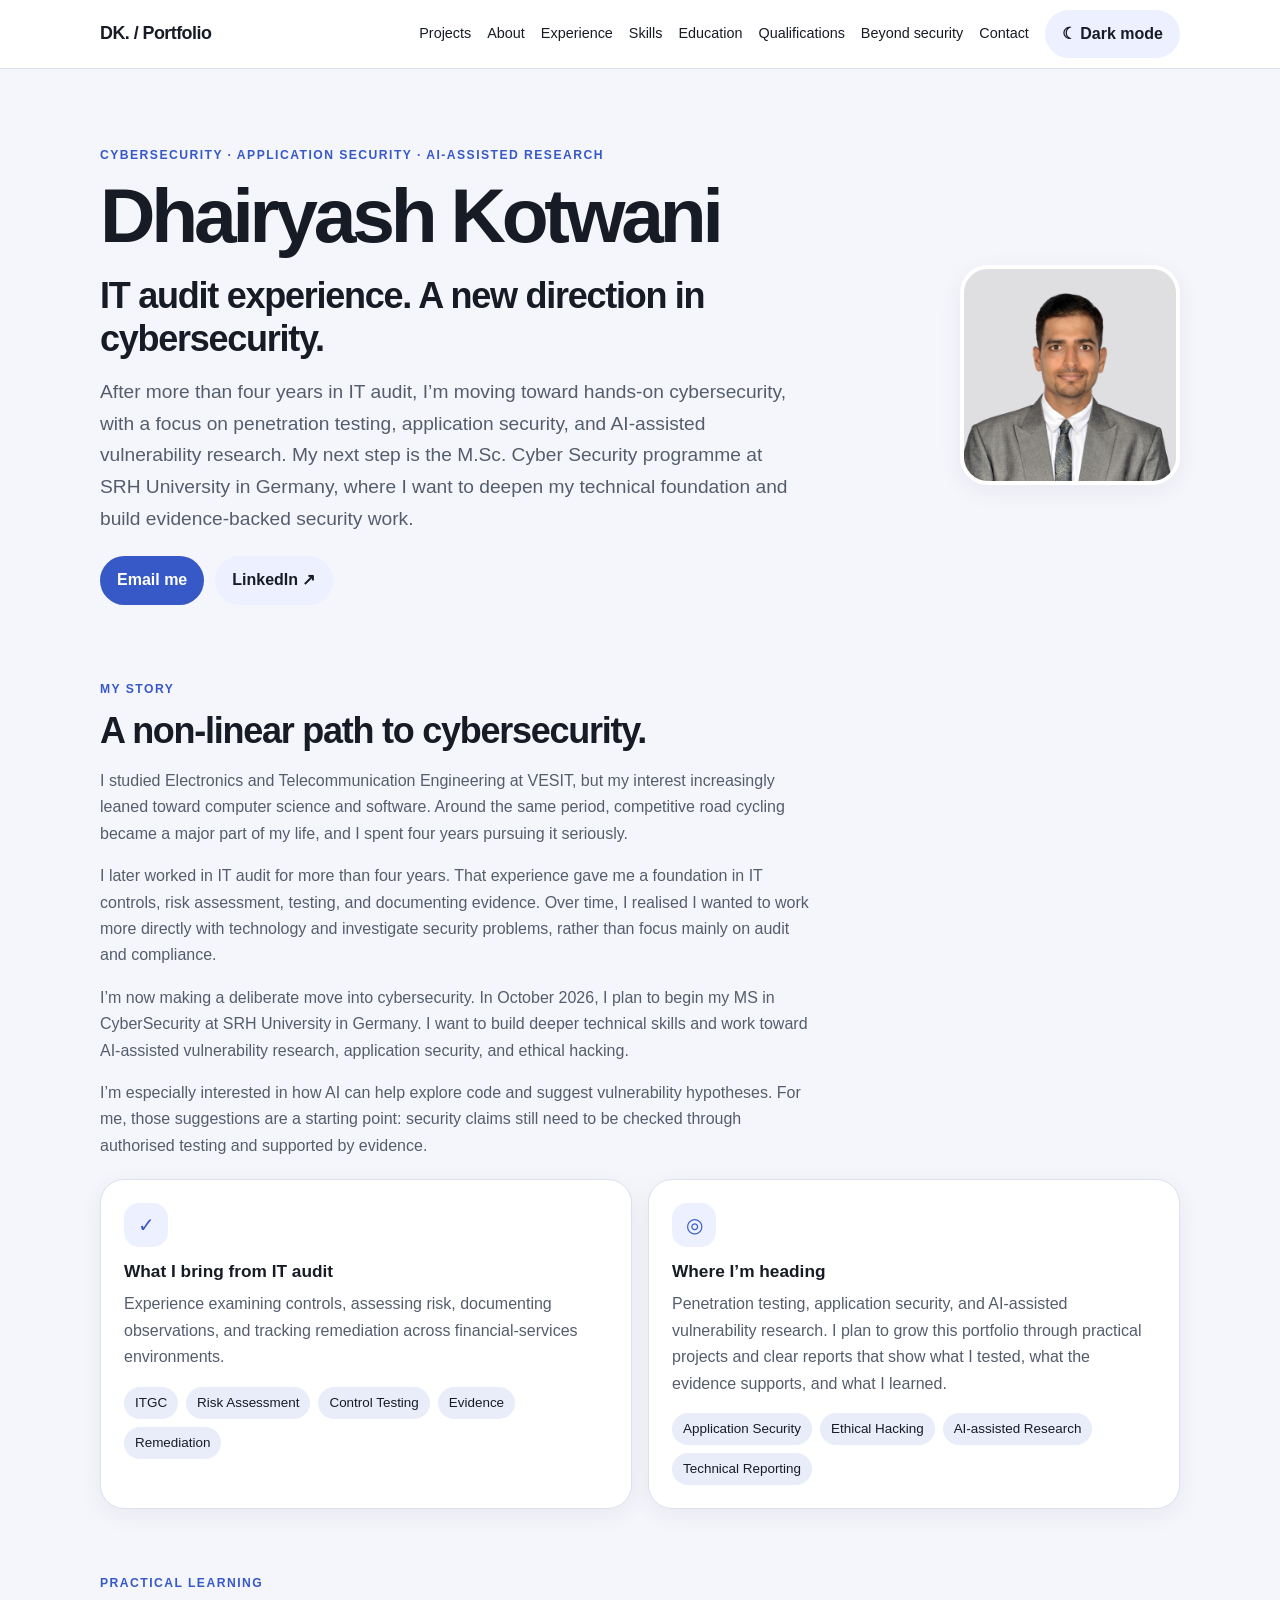
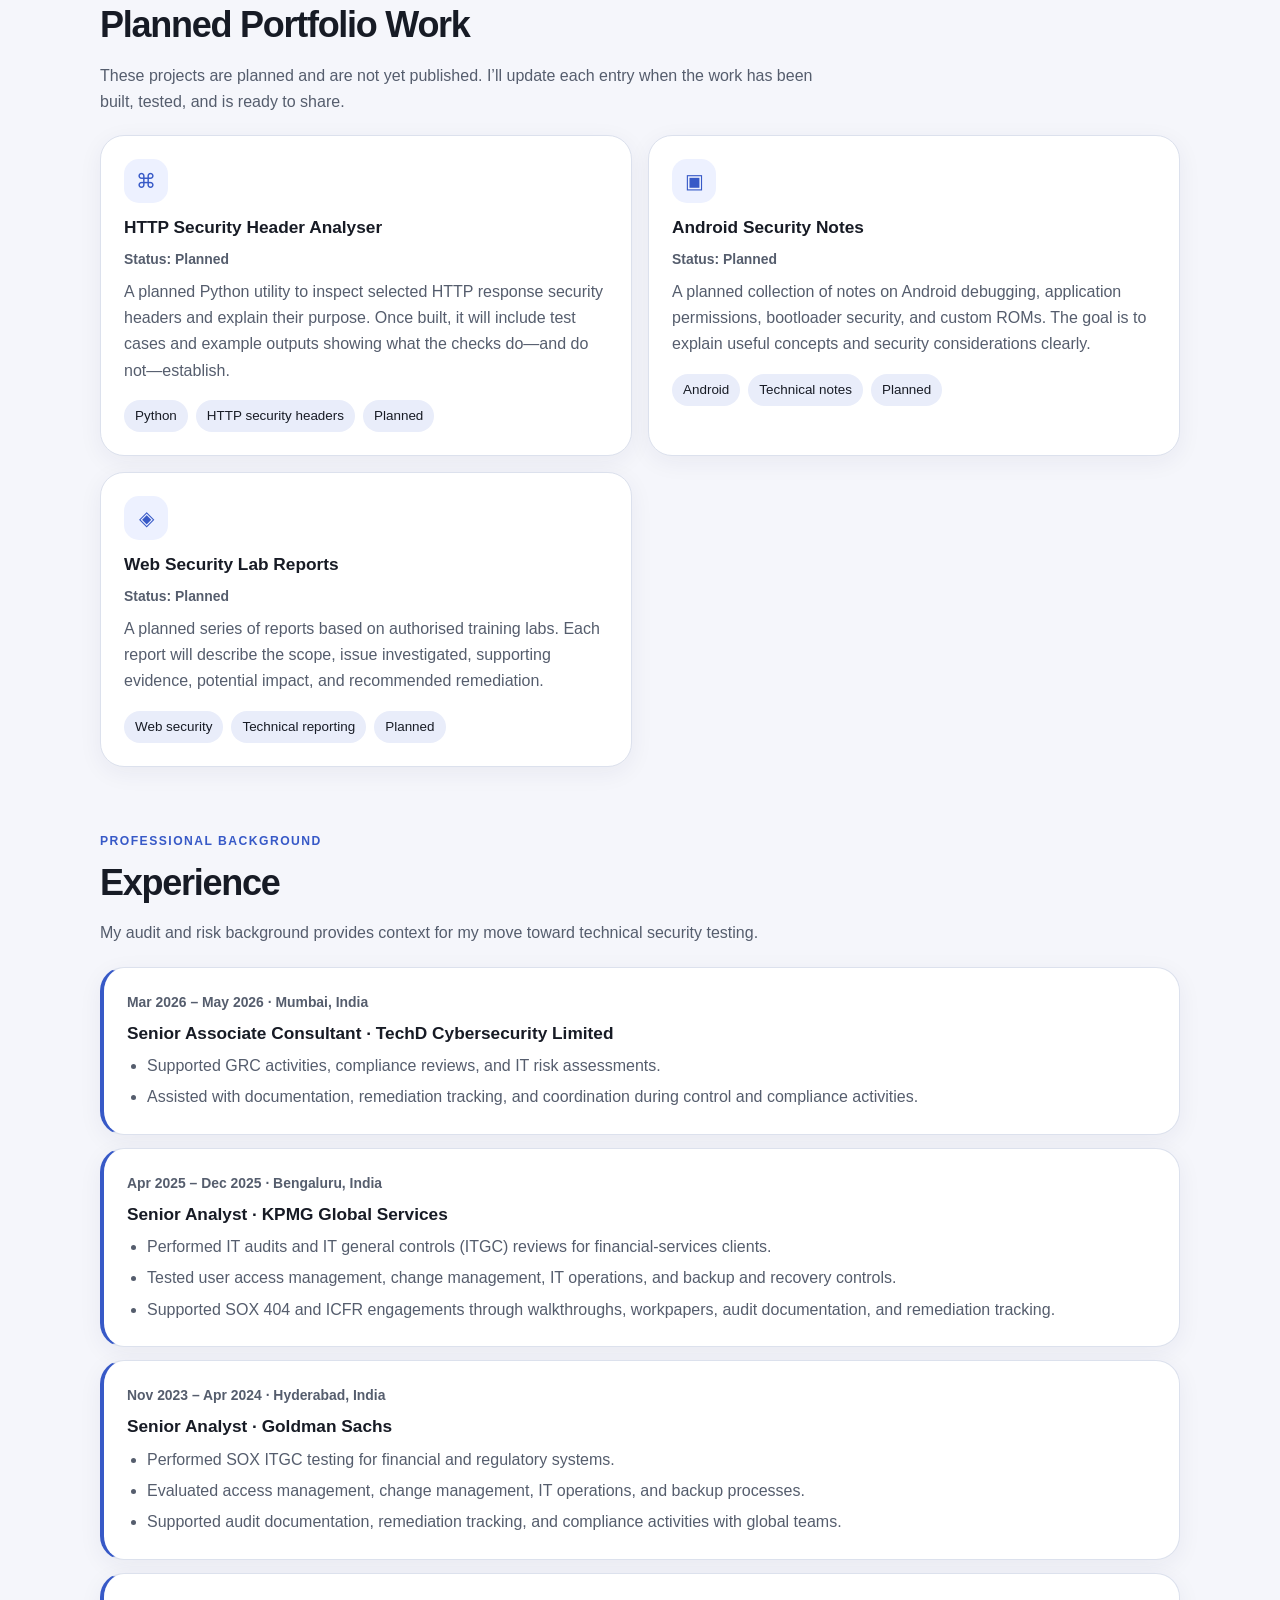
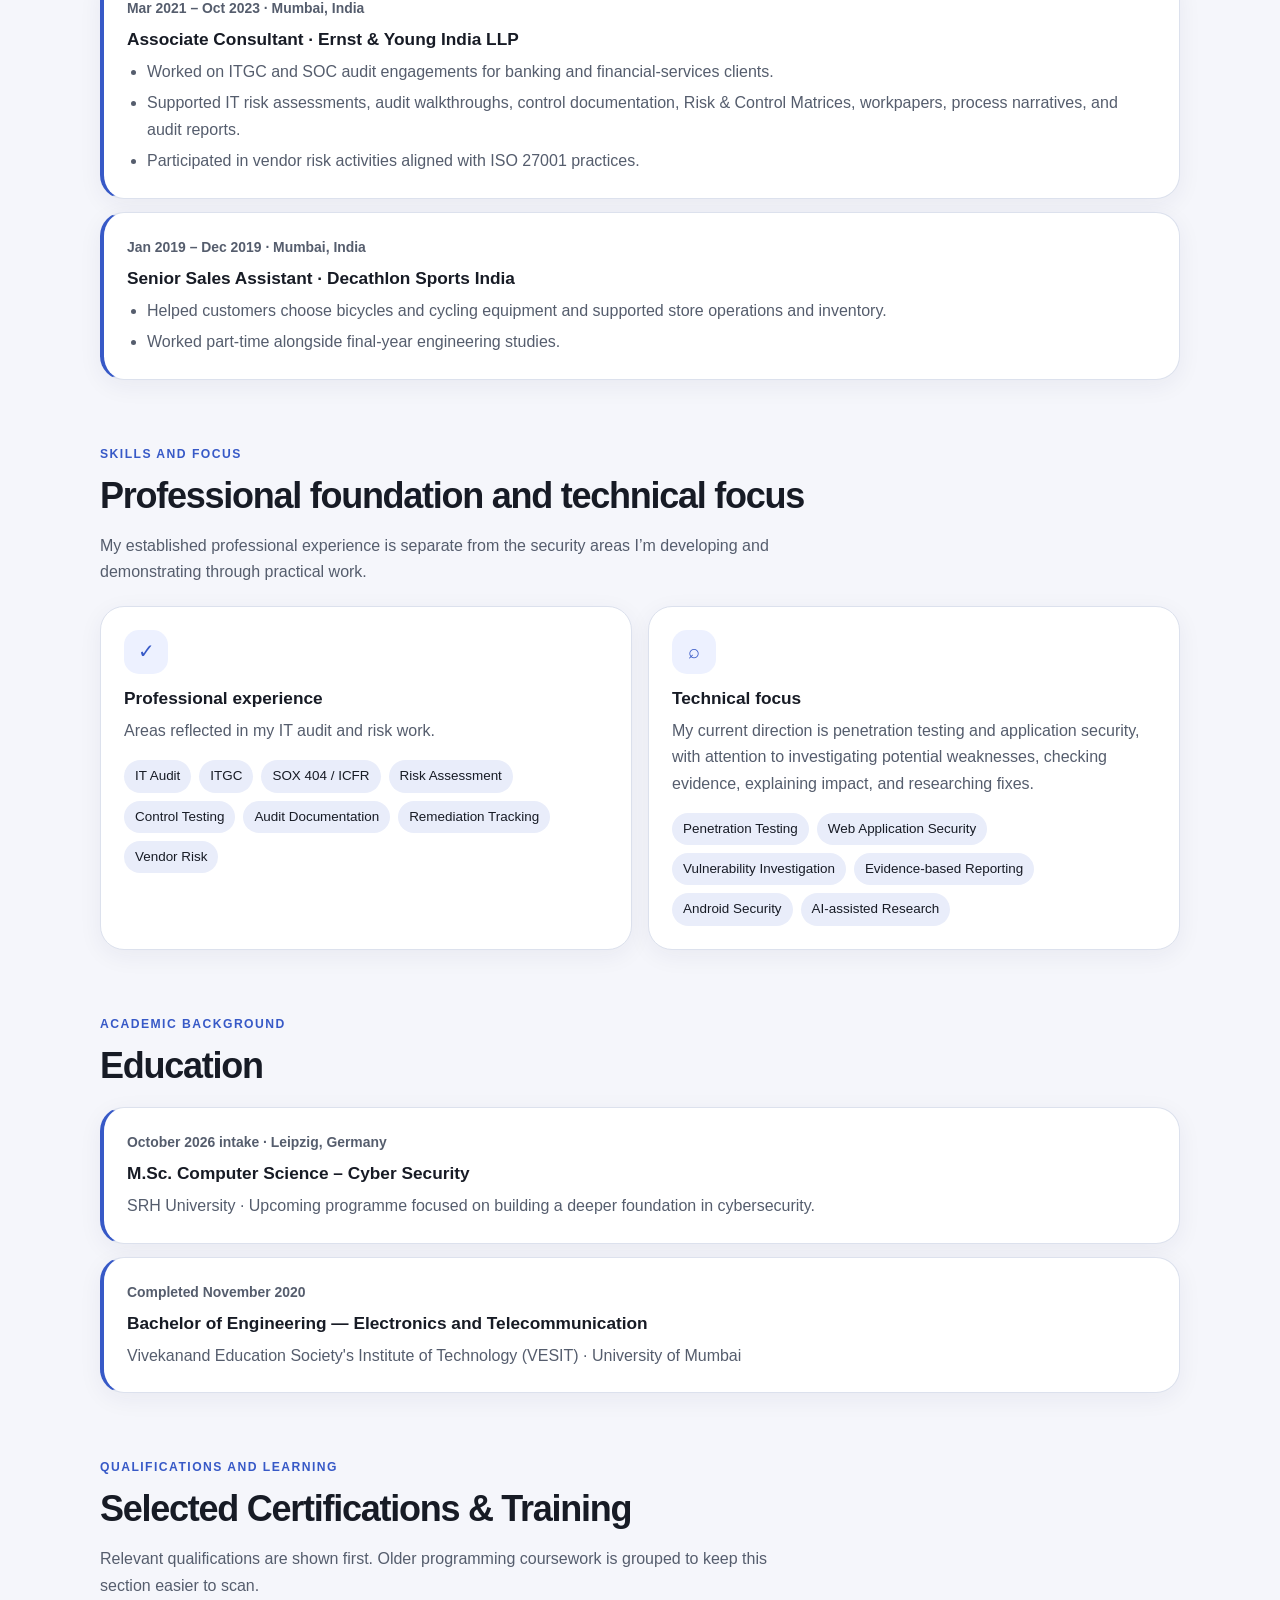
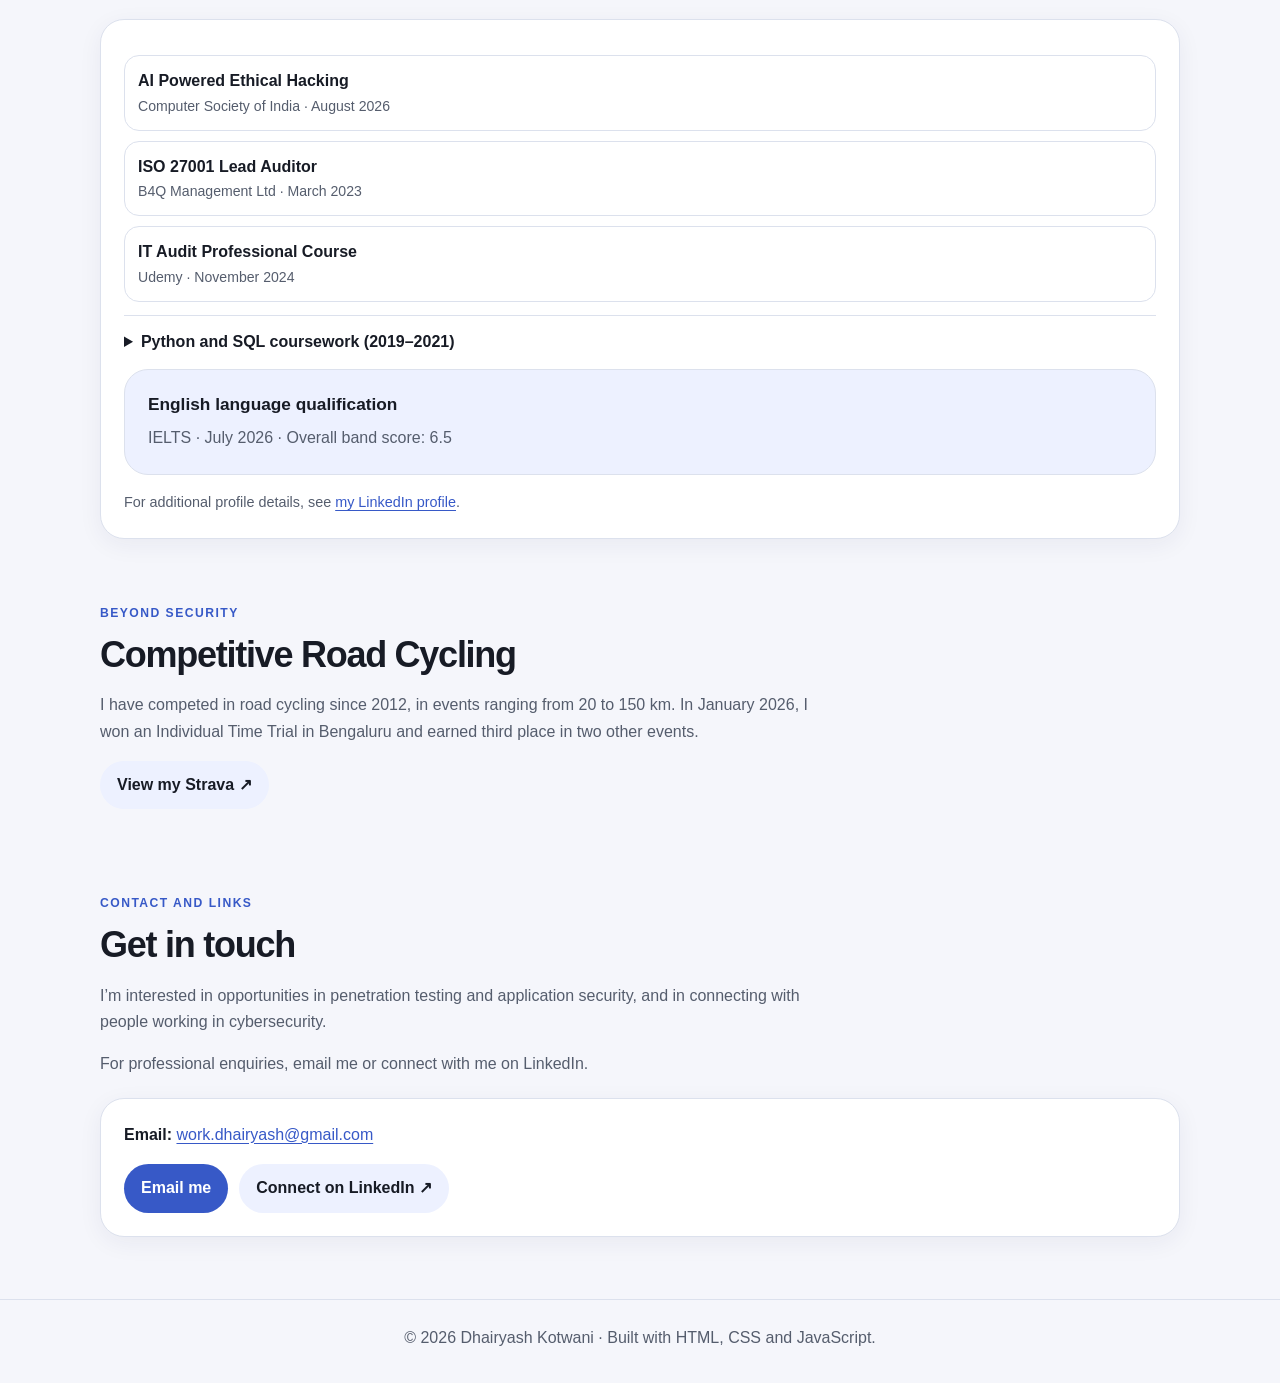
==== commit a619cb4a: "Fix homepage headline wording" ====
--- a/index.html
+++ b/index.html
@@ -111,9 +111,9 @@
   <main class="wrap">
     <section class="hero" id="home">
       <div>
-        <p class="eyebrow">IT audit experience. A new direction in cybersecurity.</p>
+        <p class="eyebrow">Cybersecurity · Application security · AI-assisted research</p>
         <h1>Dhairyash Kotwani</h1>
-        <h2>AI-assisted vulnerability research · Application security · Ethical hacking</h2>
+        <h2>IT audit experience. A new direction in cybersecurity.</h2>
         <p class="lead">After more than four years in IT audit, I’m moving toward hands-on cybersecurity, with a focus on penetration testing, application security, and AI-assisted vulnerability research. My next step is the M.Sc. Cyber Security programme at SRH University in Germany, where I want to deepen my technical foundation and build evidence-backed security work.</p>
         <div class="quick-contact">
           <a class="button" href="mailto:work.dhairyash@gmail.com">Email me</a>
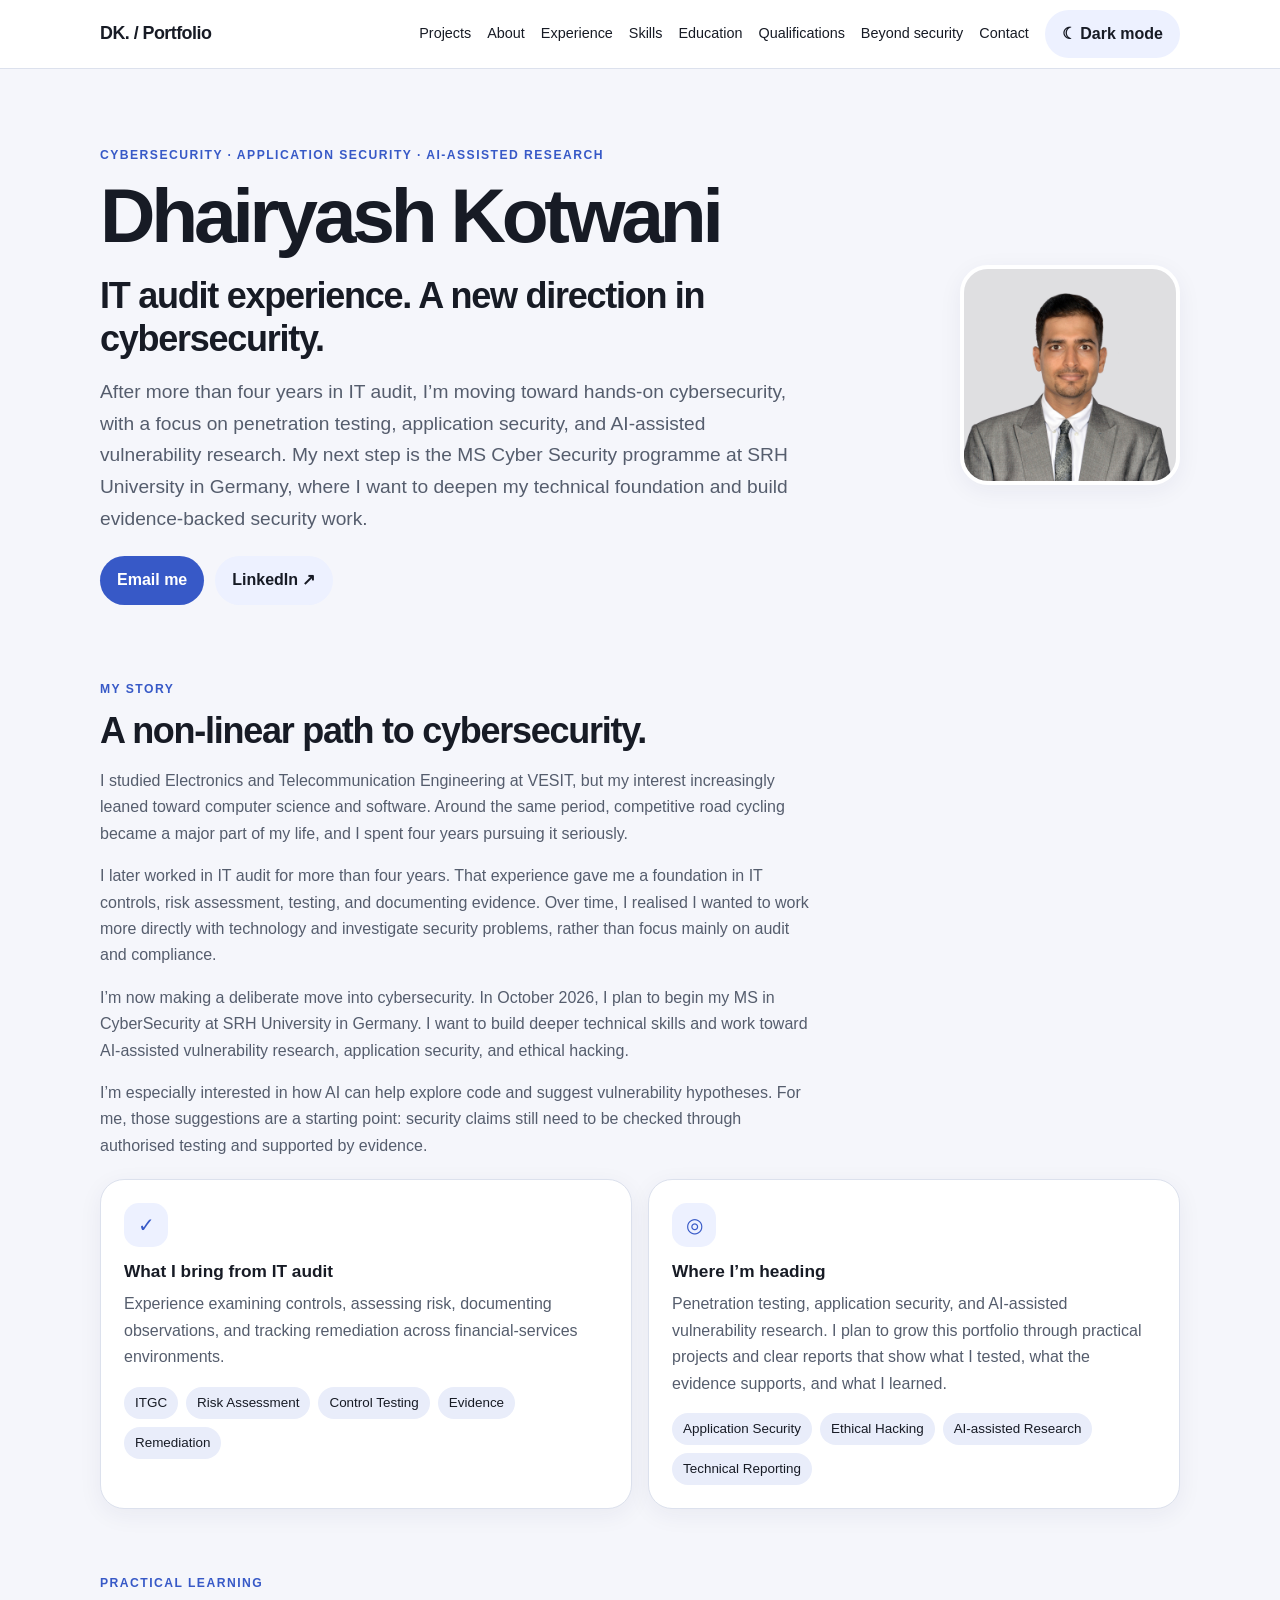
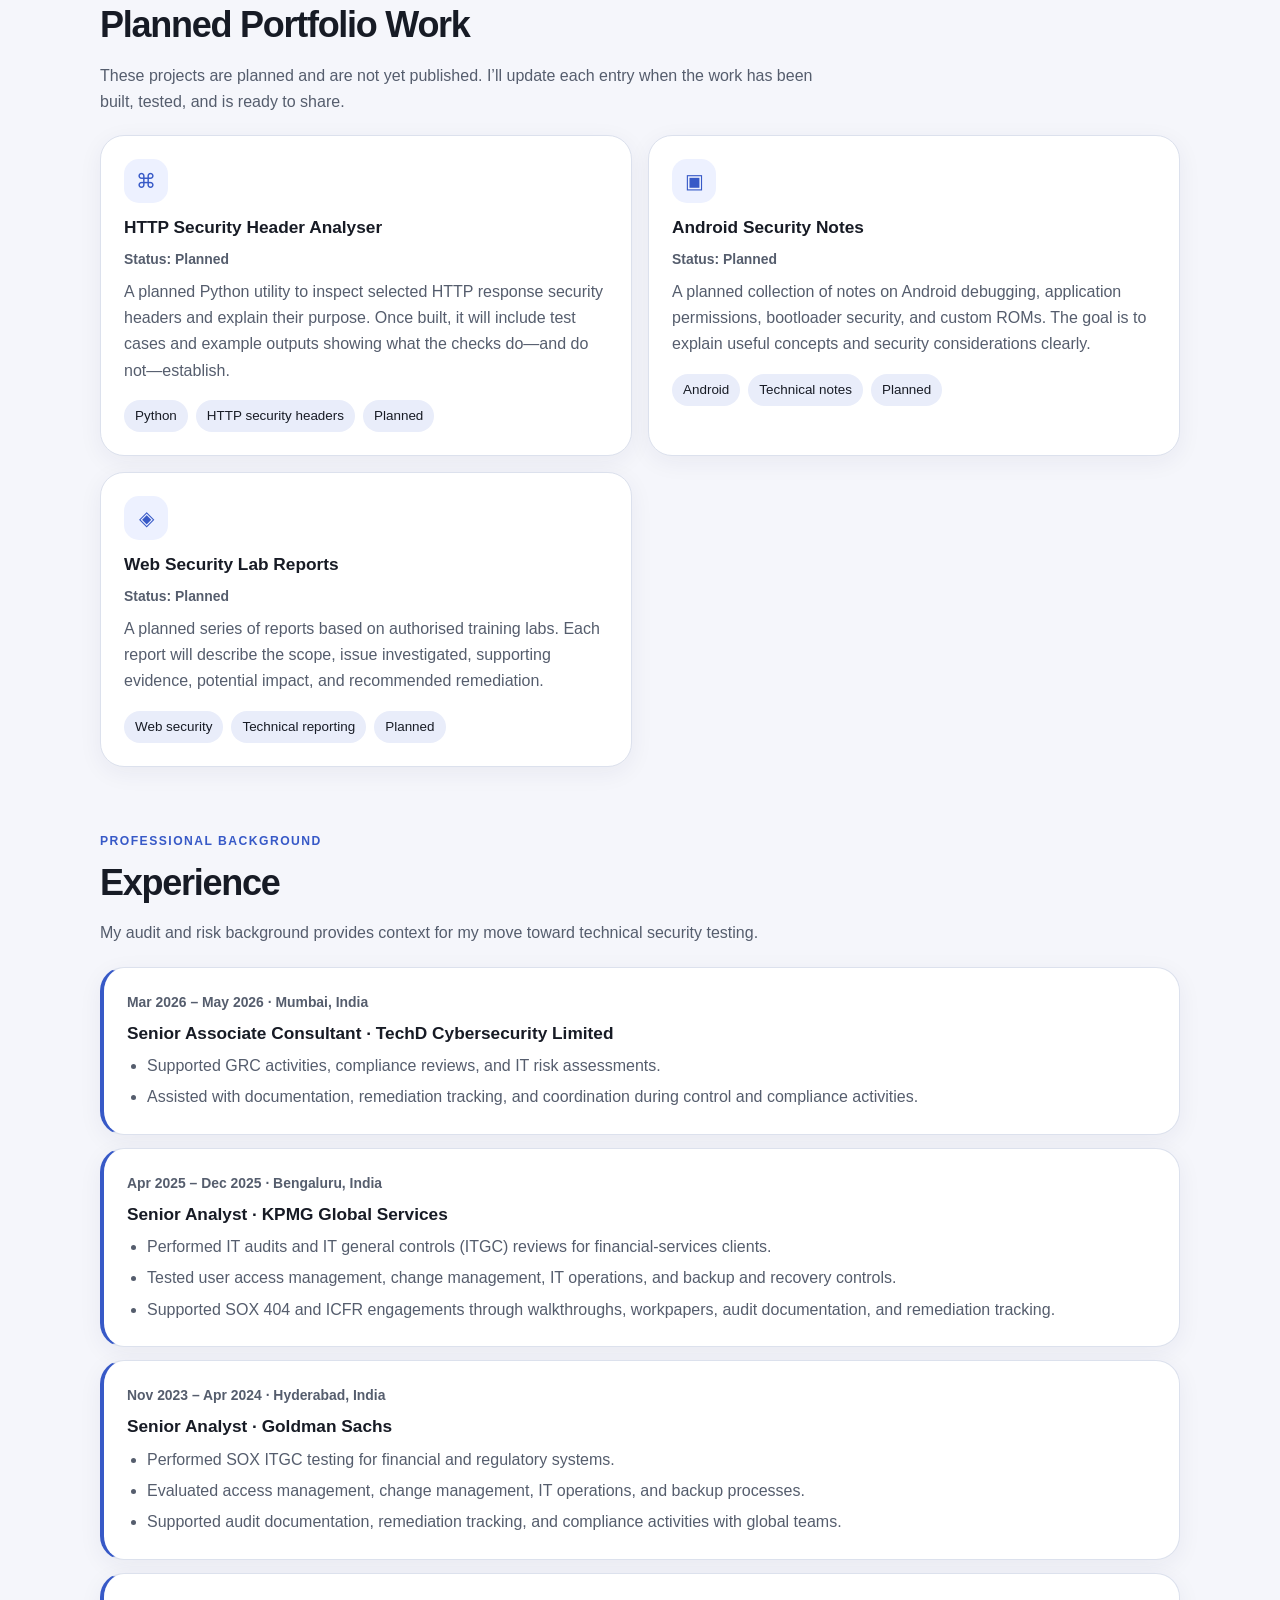
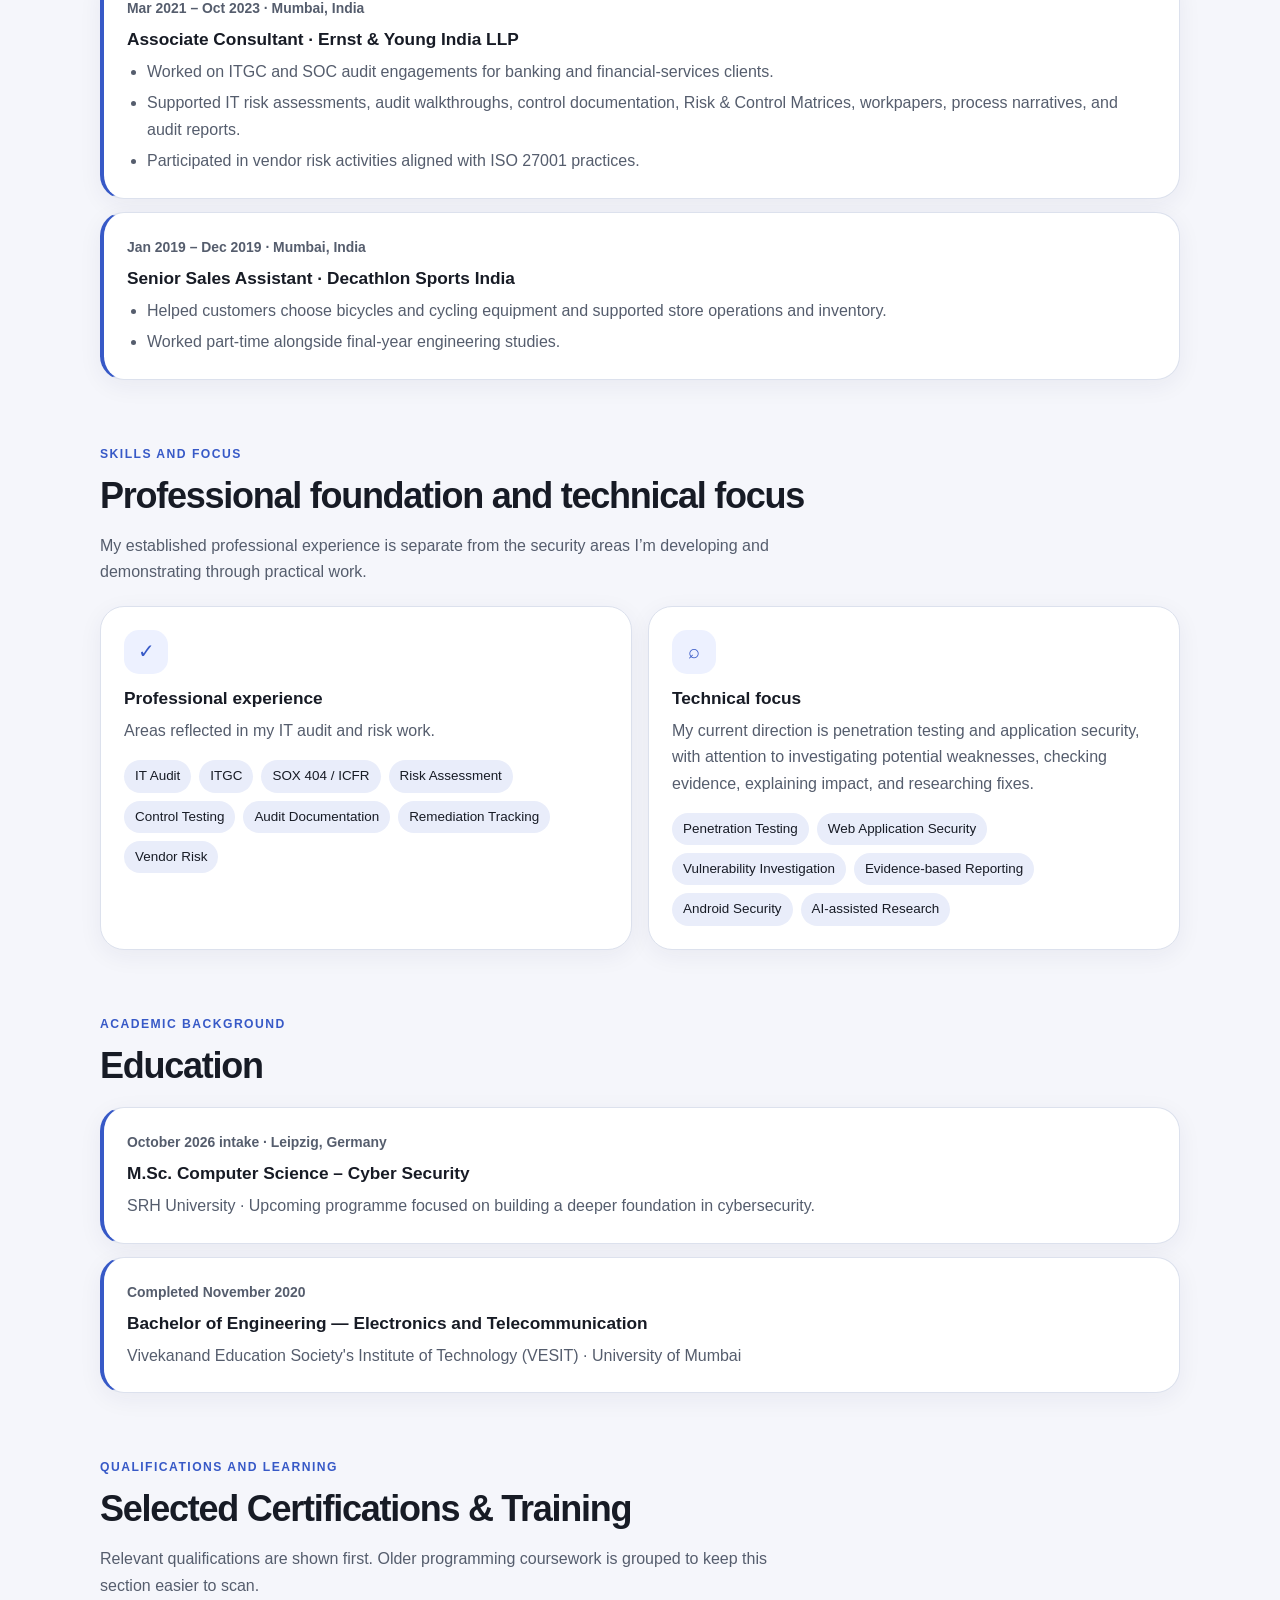
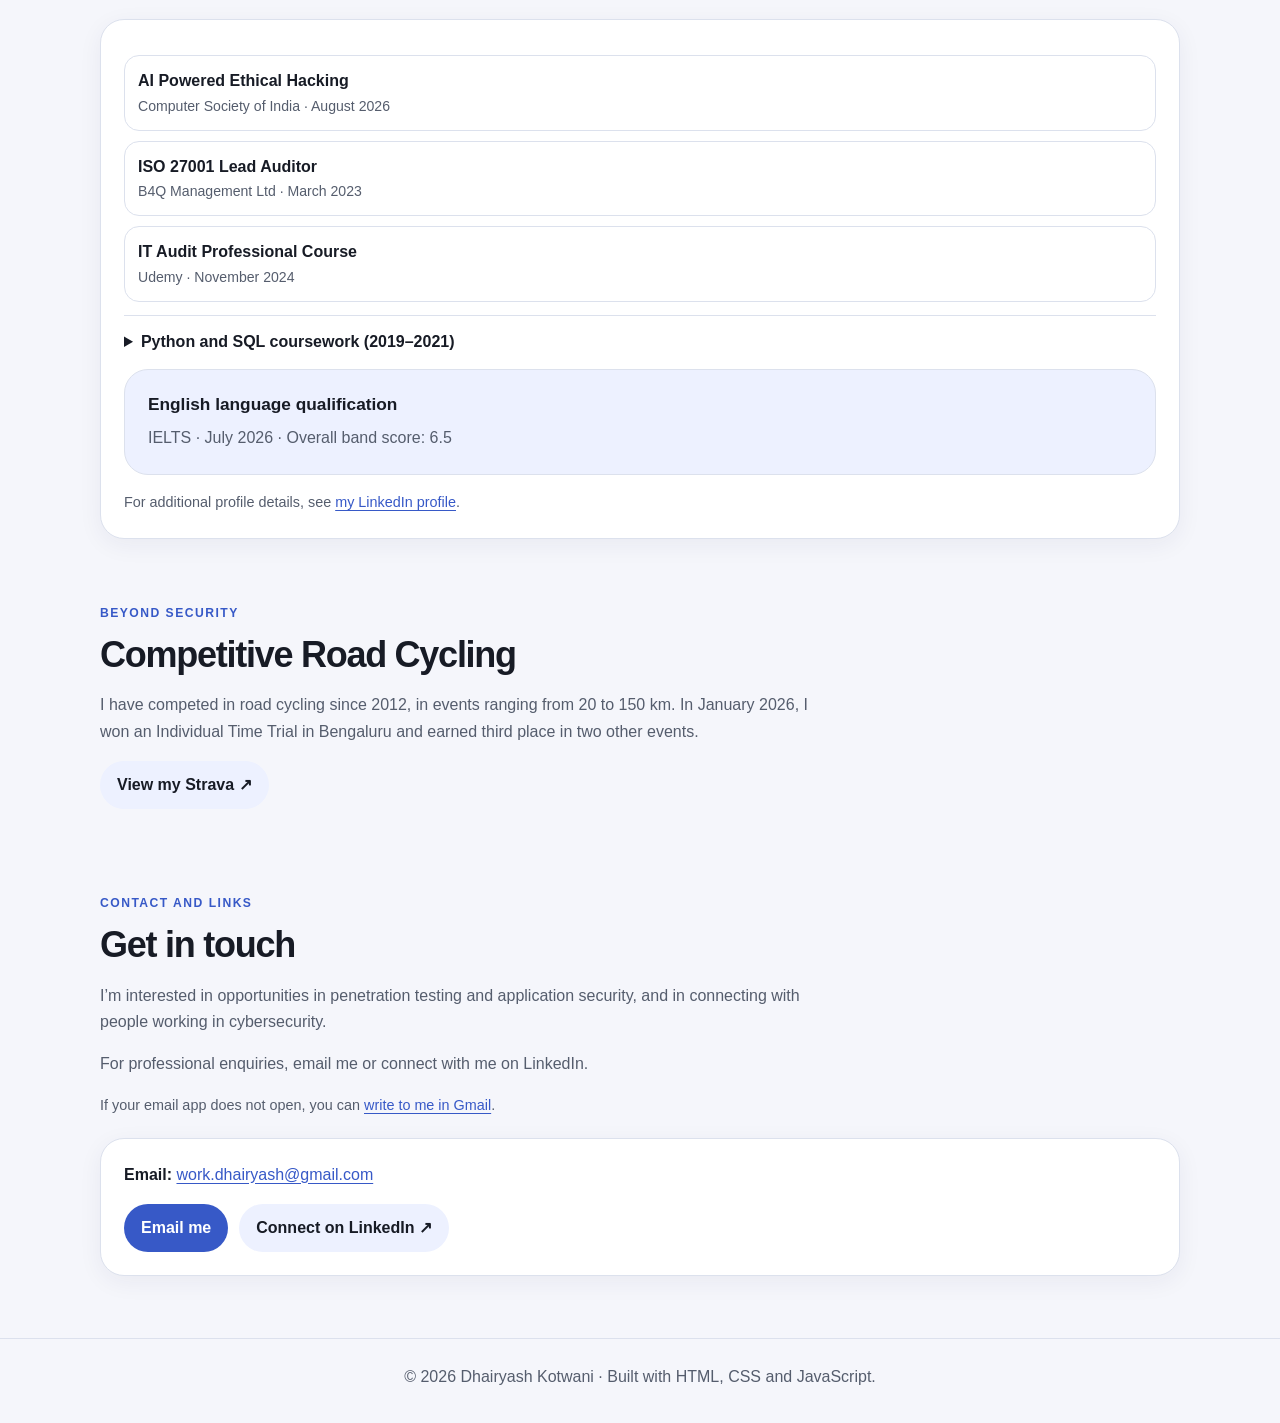
==== commit 3fb170df: "Fix email action and update Cyber Security programme wording" ====
--- a/index.html
+++ b/index.html
@@ -114,9 +114,9 @@
         <p class="eyebrow">Cybersecurity · Application security · AI-assisted research</p>
         <h1>Dhairyash Kotwani</h1>
         <h2>IT audit experience. A new direction in cybersecurity.</h2>
-        <p class="lead">After more than four years in IT audit, I’m moving toward hands-on cybersecurity, with a focus on penetration testing, application security, and AI-assisted vulnerability research. My next step is the M.Sc. Cyber Security programme at SRH University in Germany, where I want to deepen my technical foundation and build evidence-backed security work.</p>
+        <p class="lead">After more than four years in IT audit, I’m moving toward hands-on cybersecurity, with a focus on penetration testing, application security, and AI-assisted vulnerability research. My next step is the MS Cyber Security programme at SRH University in Germany, where I want to deepen my technical foundation and build evidence-backed security work.</p>
         <div class="quick-contact">
-          <a class="button" href="mailto:work.dhairyash@gmail.com">Email me</a>
+          <a class="button" href="mailto:work.dhairyash@gmail.com?subject=Professional%20enquiry">Email me</a>
           <a class="button secondary" href="https://www.linkedin.com/in/dhairyashkotwani/" target="_blank" rel="noopener noreferrer">LinkedIn ↗</a>
         </div>
       </div>
@@ -276,11 +276,12 @@
         <h2>Get in touch</h2>
         <p class="muted">I’m interested in opportunities in penetration testing and application security, and in connecting with people working in cybersecurity.</p>
         <p class="muted">For professional enquiries, email me or connect with me on LinkedIn.</p>
+        <p class="note">If your email app does not open, you can <a href="https://mail.google.com/mail/?view=cm&amp;fs=1&amp;to=work.dhairyash%40gmail.com" target="_blank" rel="noopener noreferrer">write to me in Gmail</a>.</p>
       </div>
       <div class="card">
-        <p><strong>Email:</strong> <a href="mailto:work.dhairyash@gmail.com">work.dhairyash@gmail.com</a></p>
+        <p><strong>Email:</strong> <a href="mailto:work.dhairyash@gmail.com?subject=Professional%20enquiry">work.dhairyash@gmail.com</a></p>
         <div class="hero-actions" style="margin-top:0">
-          <a class="button" href="mailto:work.dhairyash@gmail.com">Email me</a>
+          <a class="button" href="mailto:work.dhairyash@gmail.com?subject=Professional%20enquiry">Email me</a>
           <a class="button secondary" href="https://www.linkedin.com/in/dhairyashkotwani/" target="_blank" rel="noopener noreferrer">Connect on LinkedIn ↗</a>
         </div>
       </div>
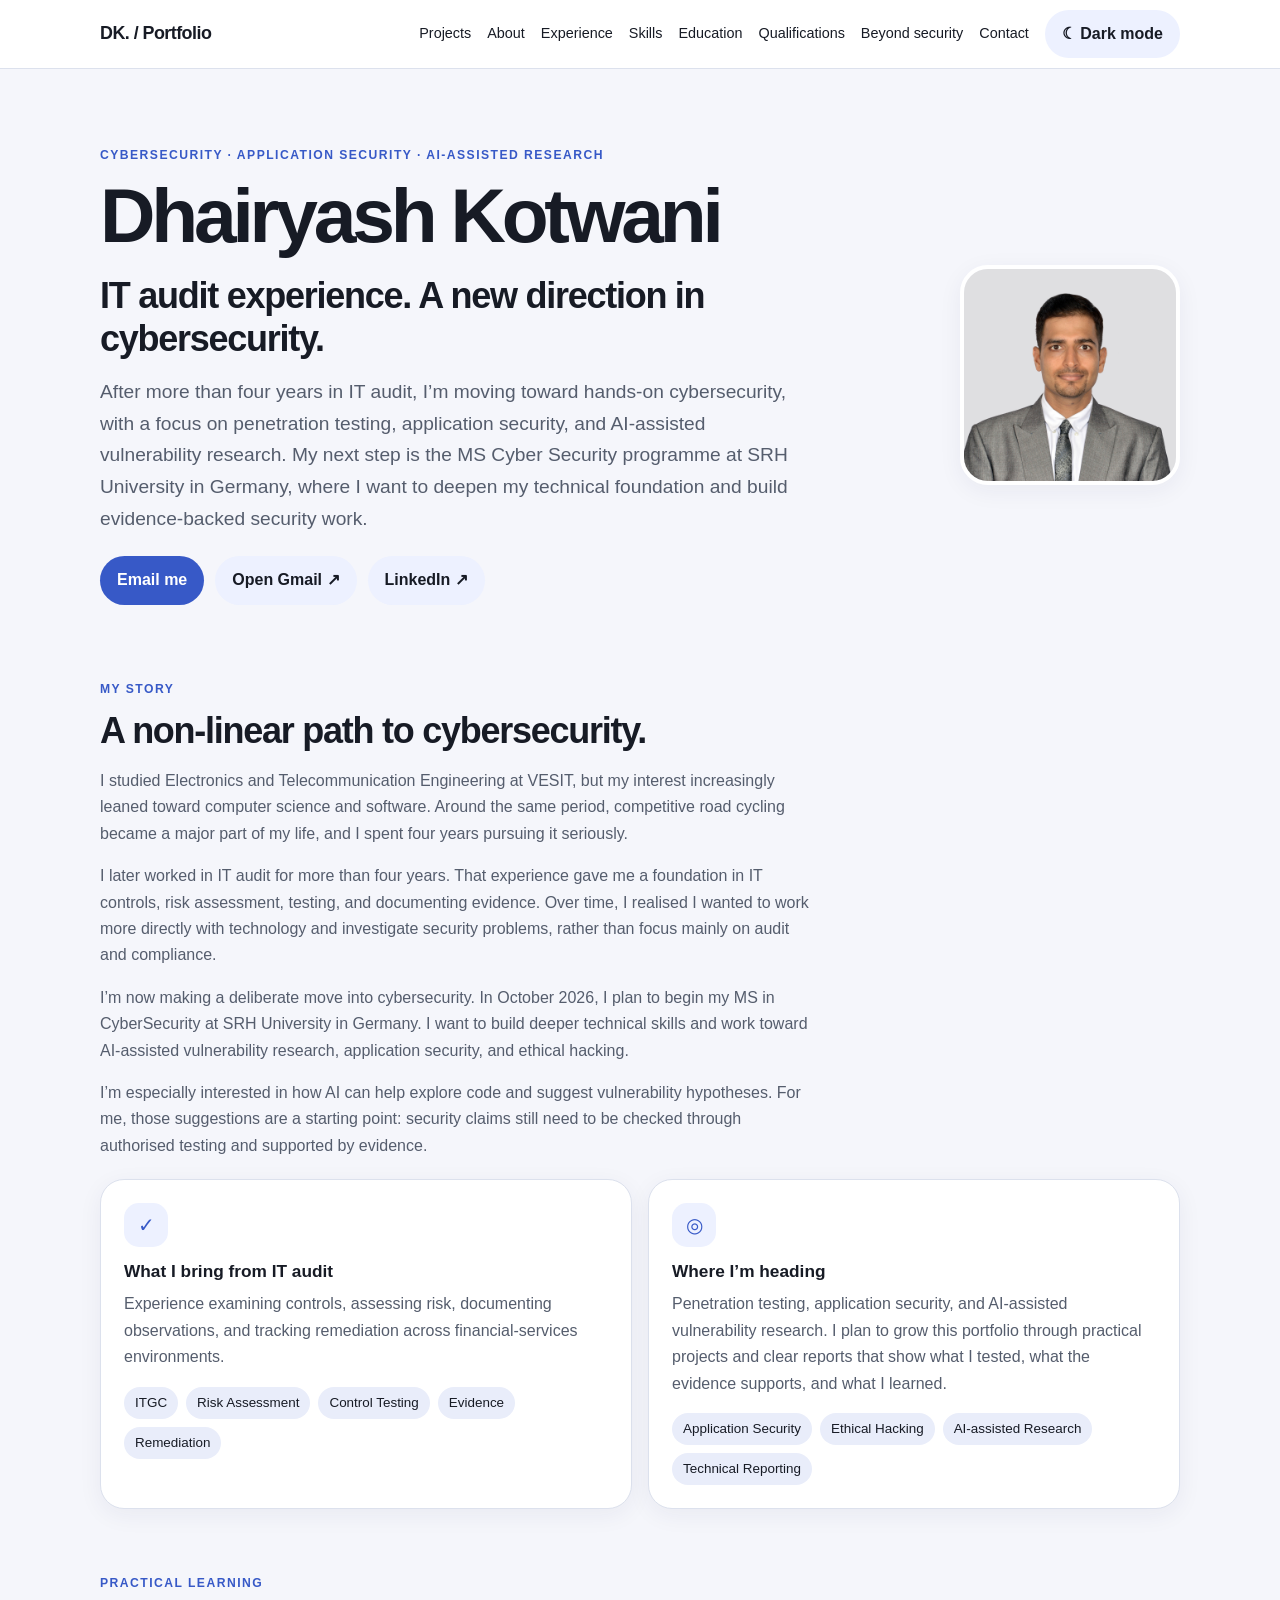
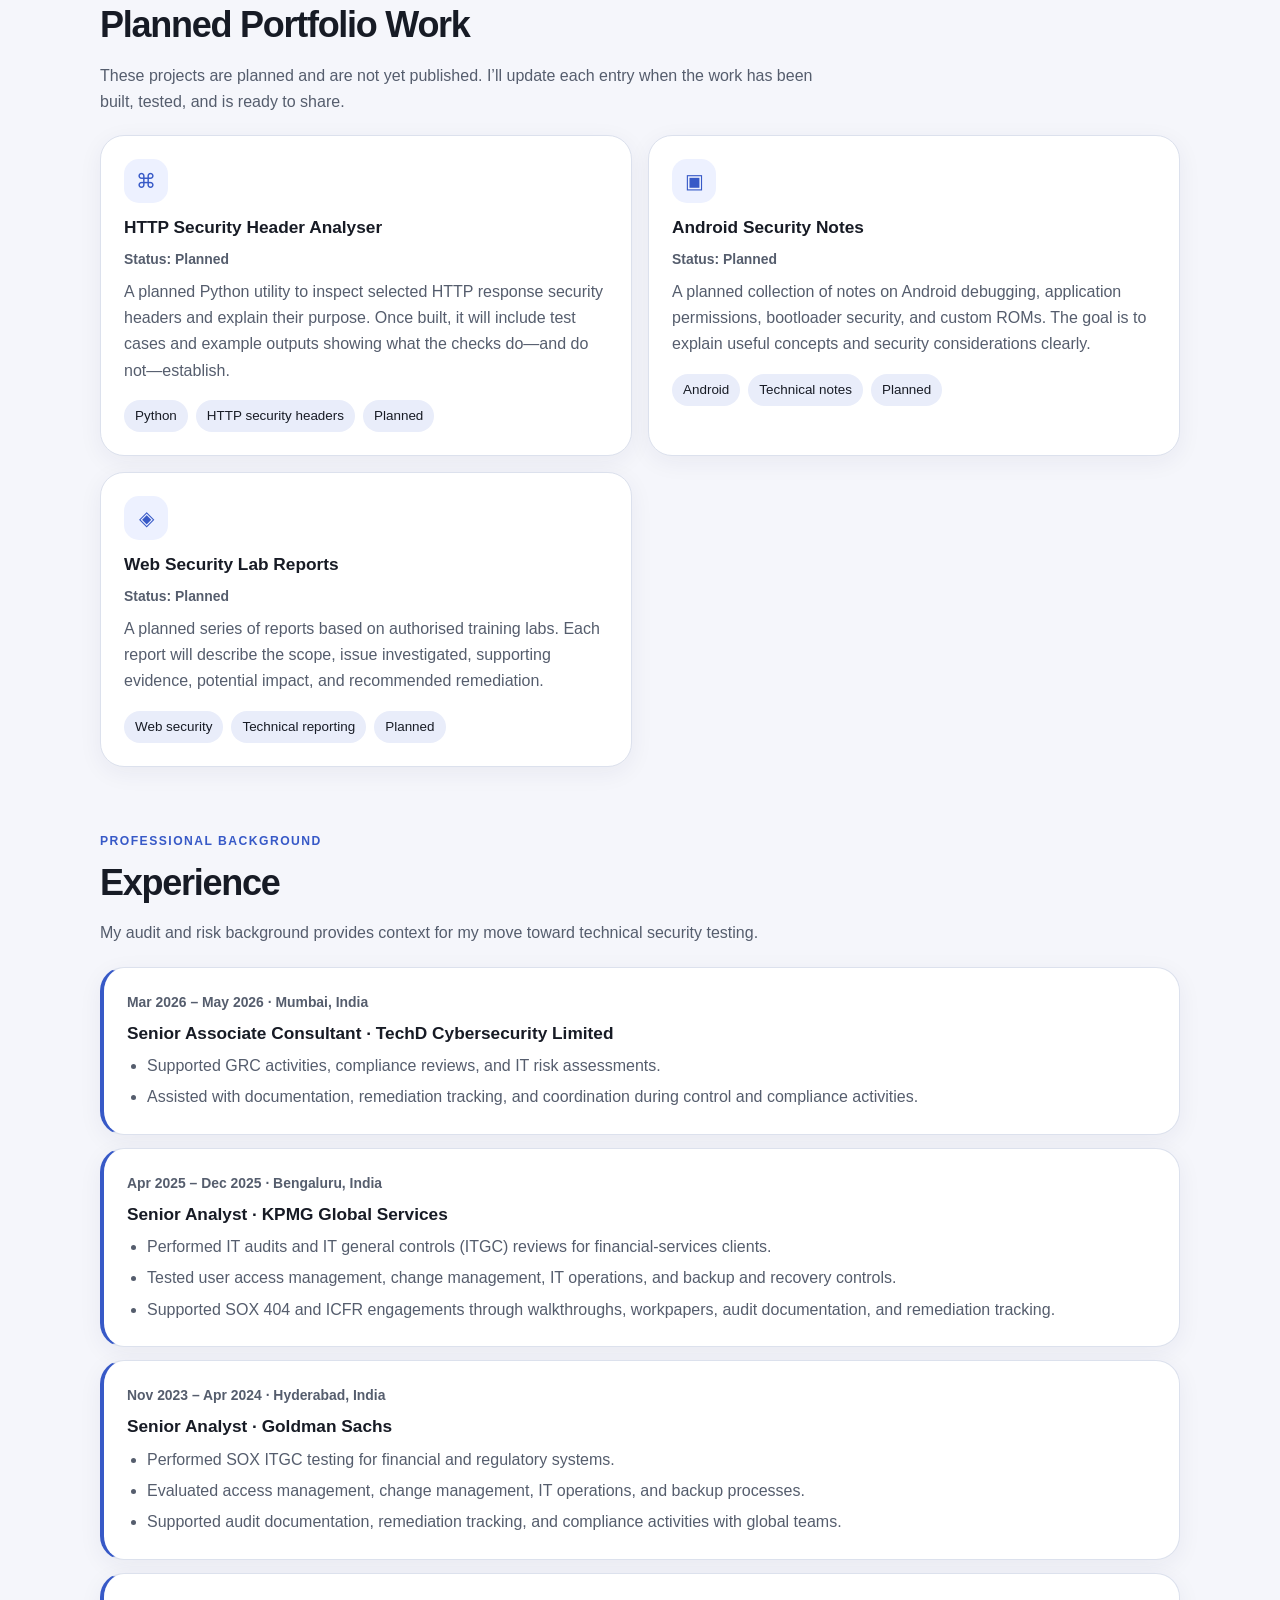
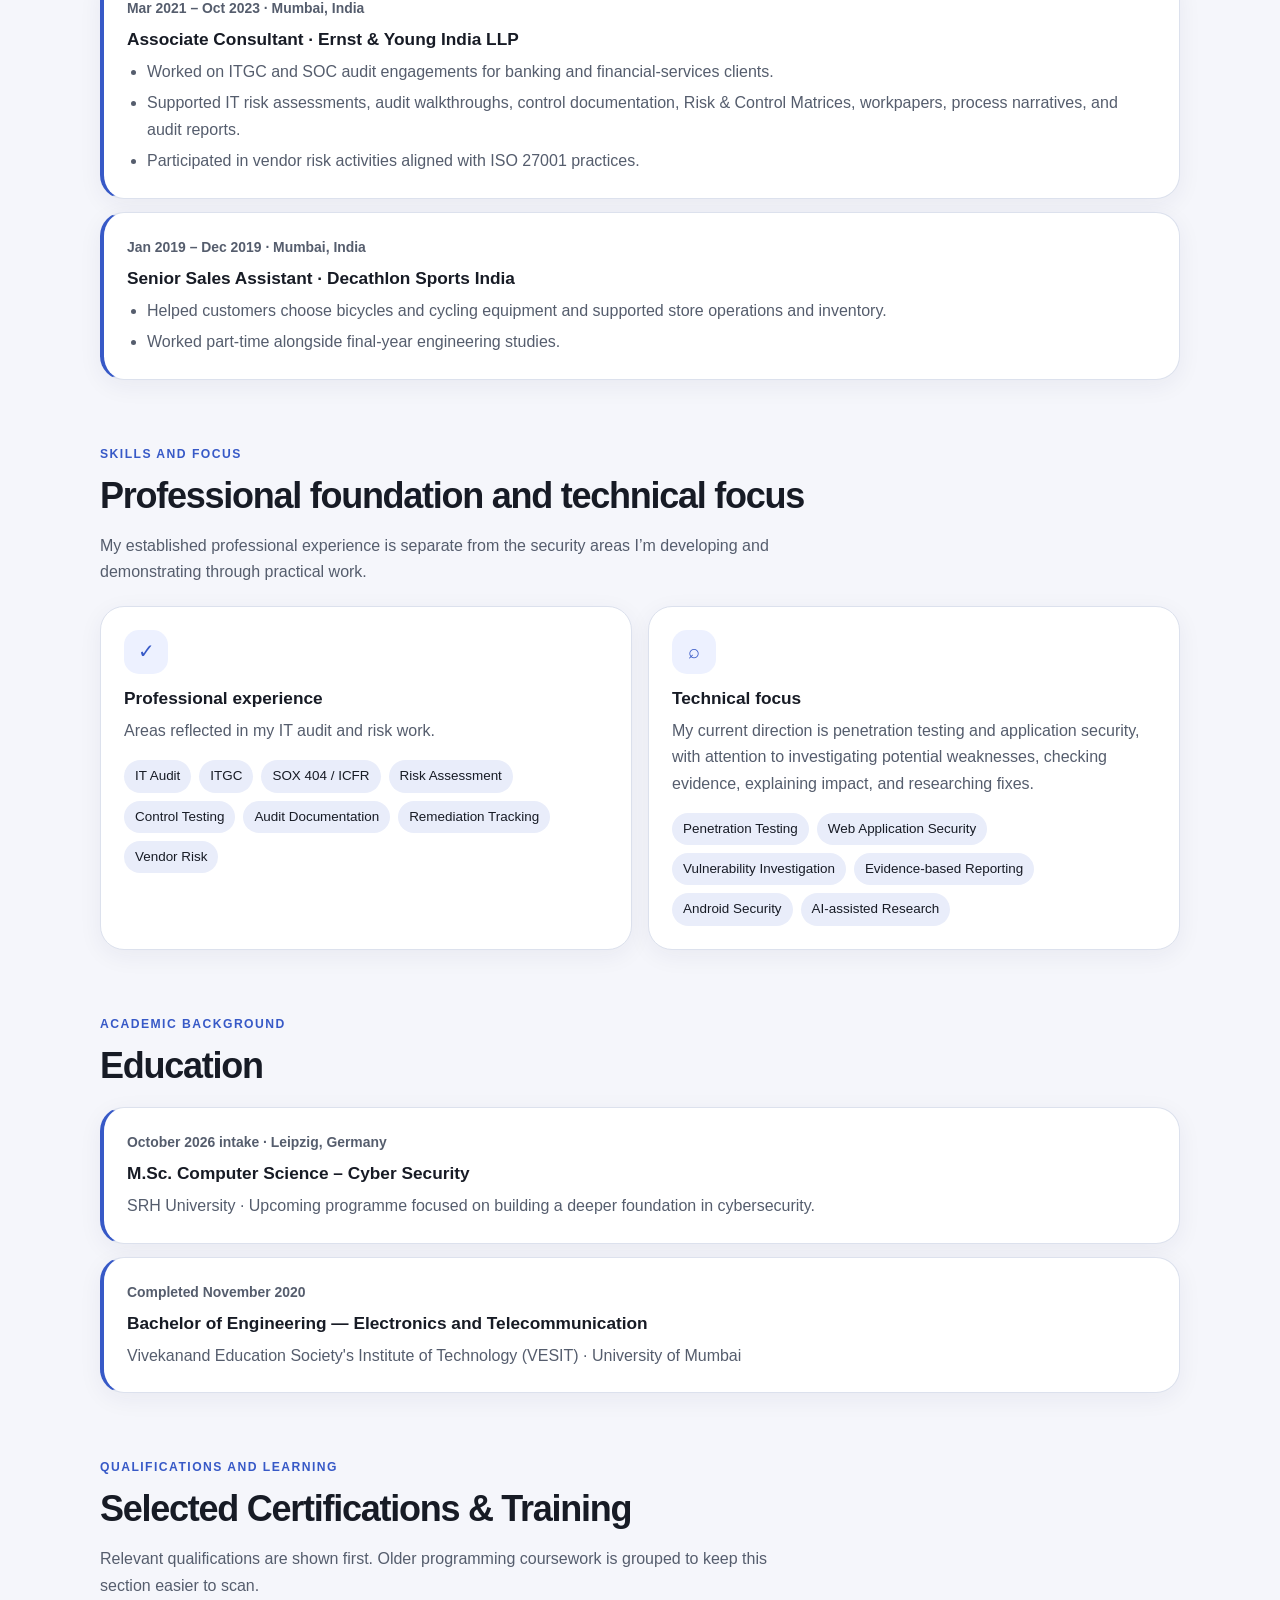
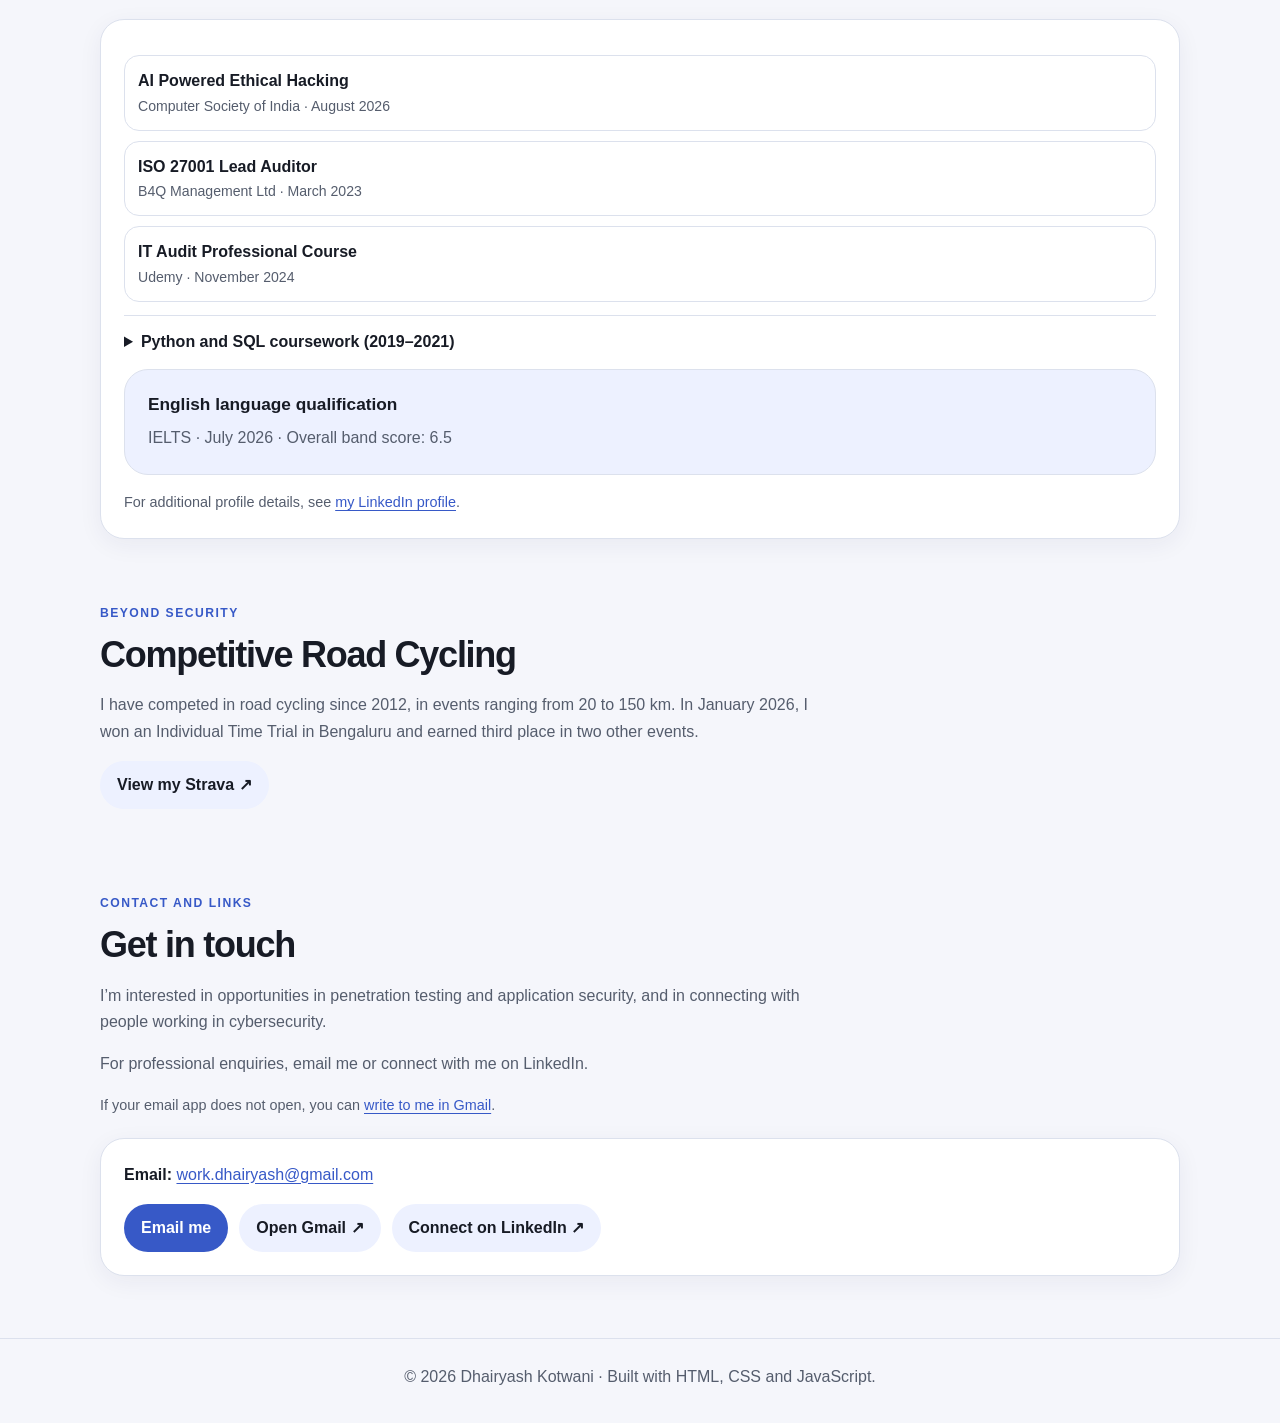
==== commit 2c46211e: "Add Gmail fallback for email buttons" ====
--- a/index.html
+++ b/index.html
@@ -117,6 +117,7 @@
         <p class="lead">After more than four years in IT audit, I’m moving toward hands-on cybersecurity, with a focus on penetration testing, application security, and AI-assisted vulnerability research. My next step is the MS Cyber Security programme at SRH University in Germany, where I want to deepen my technical foundation and build evidence-backed security work.</p>
         <div class="quick-contact">
           <a class="button" href="mailto:work.dhairyash@gmail.com?subject=Professional%20enquiry">Email me</a>
+          <a class="button secondary" href="https://mail.google.com/mail/?view=cm&amp;fs=1&amp;to=work.dhairyash%40gmail.com" target="_blank" rel="noopener noreferrer">Open Gmail ↗</a>
           <a class="button secondary" href="https://www.linkedin.com/in/dhairyashkotwani/" target="_blank" rel="noopener noreferrer">LinkedIn ↗</a>
         </div>
       </div>
@@ -282,6 +283,7 @@
         <p><strong>Email:</strong> <a href="mailto:work.dhairyash@gmail.com?subject=Professional%20enquiry">work.dhairyash@gmail.com</a></p>
         <div class="hero-actions" style="margin-top:0">
           <a class="button" href="mailto:work.dhairyash@gmail.com?subject=Professional%20enquiry">Email me</a>
+          <a class="button secondary" href="https://mail.google.com/mail/?view=cm&amp;fs=1&amp;to=work.dhairyash%40gmail.com" target="_blank" rel="noopener noreferrer">Open Gmail ↗</a>
           <a class="button secondary" href="https://www.linkedin.com/in/dhairyashkotwani/" target="_blank" rel="noopener noreferrer">Connect on LinkedIn ↗</a>
         </div>
       </div>
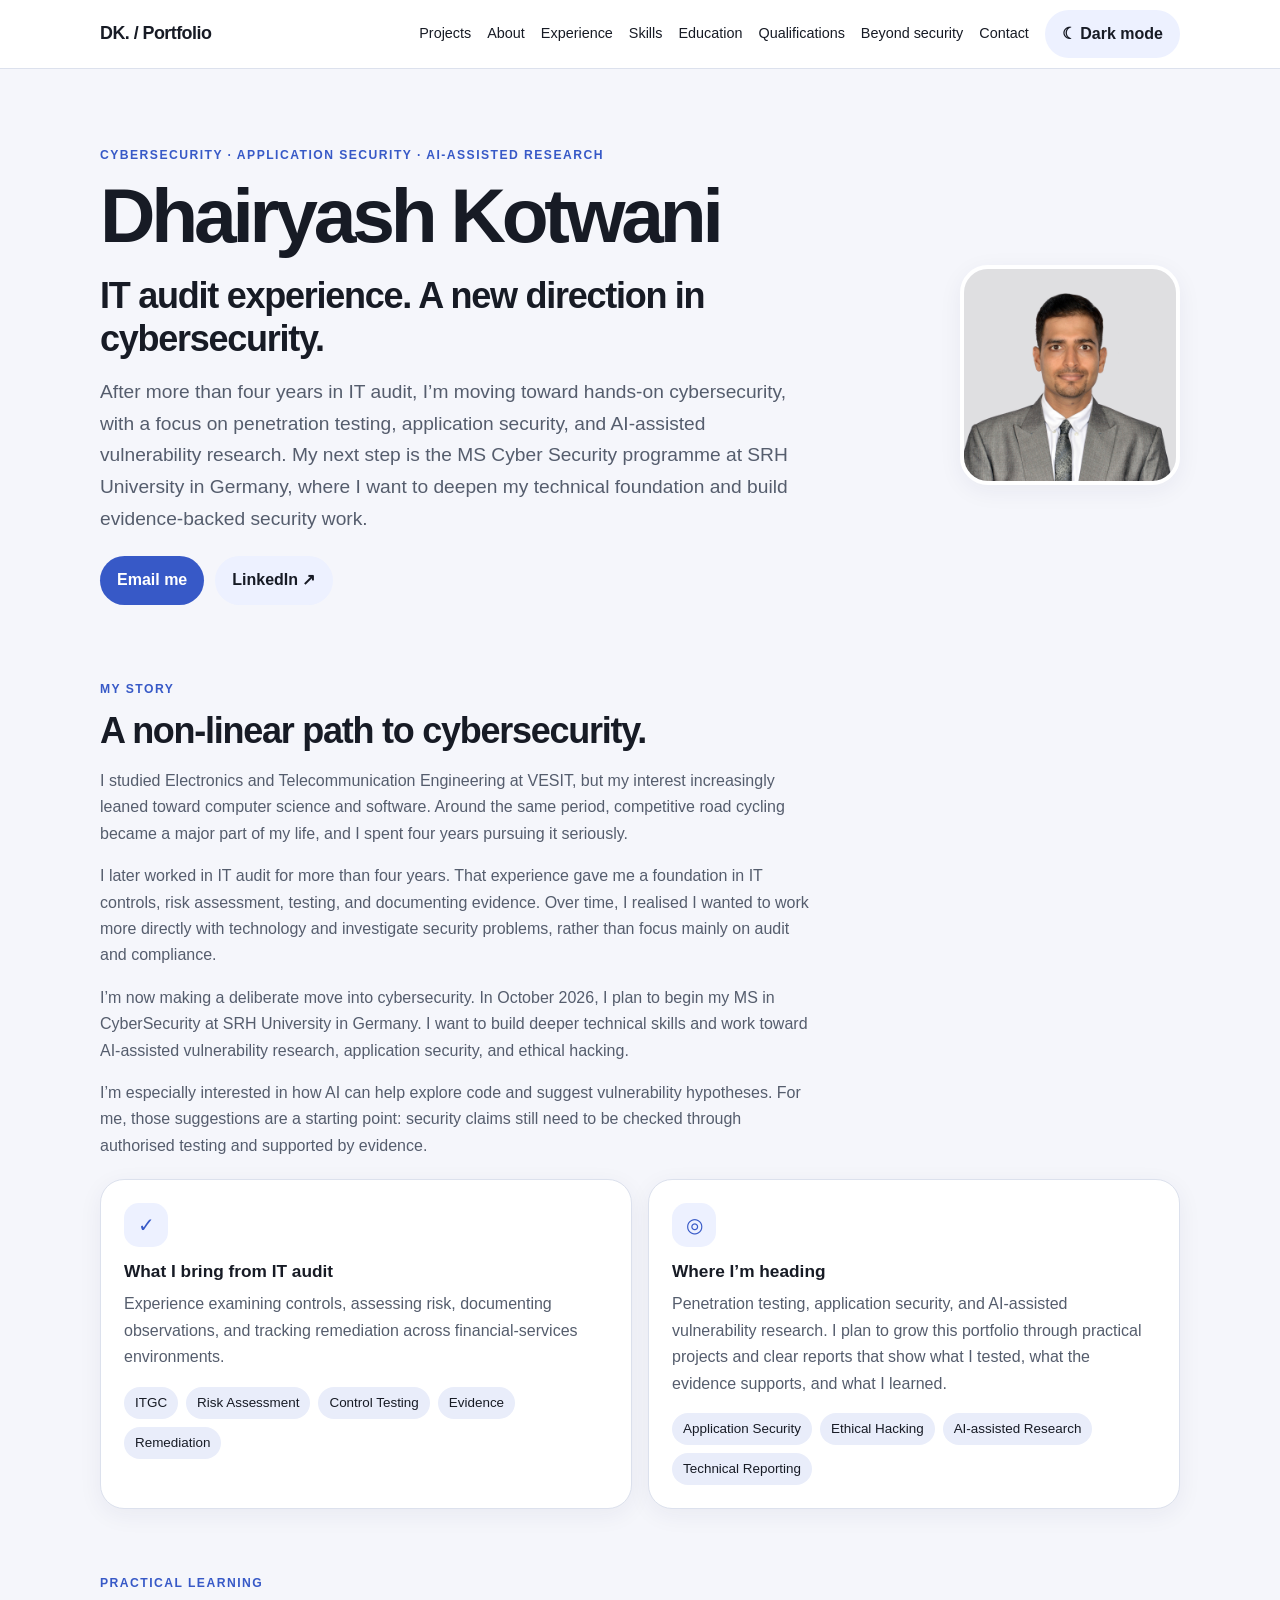
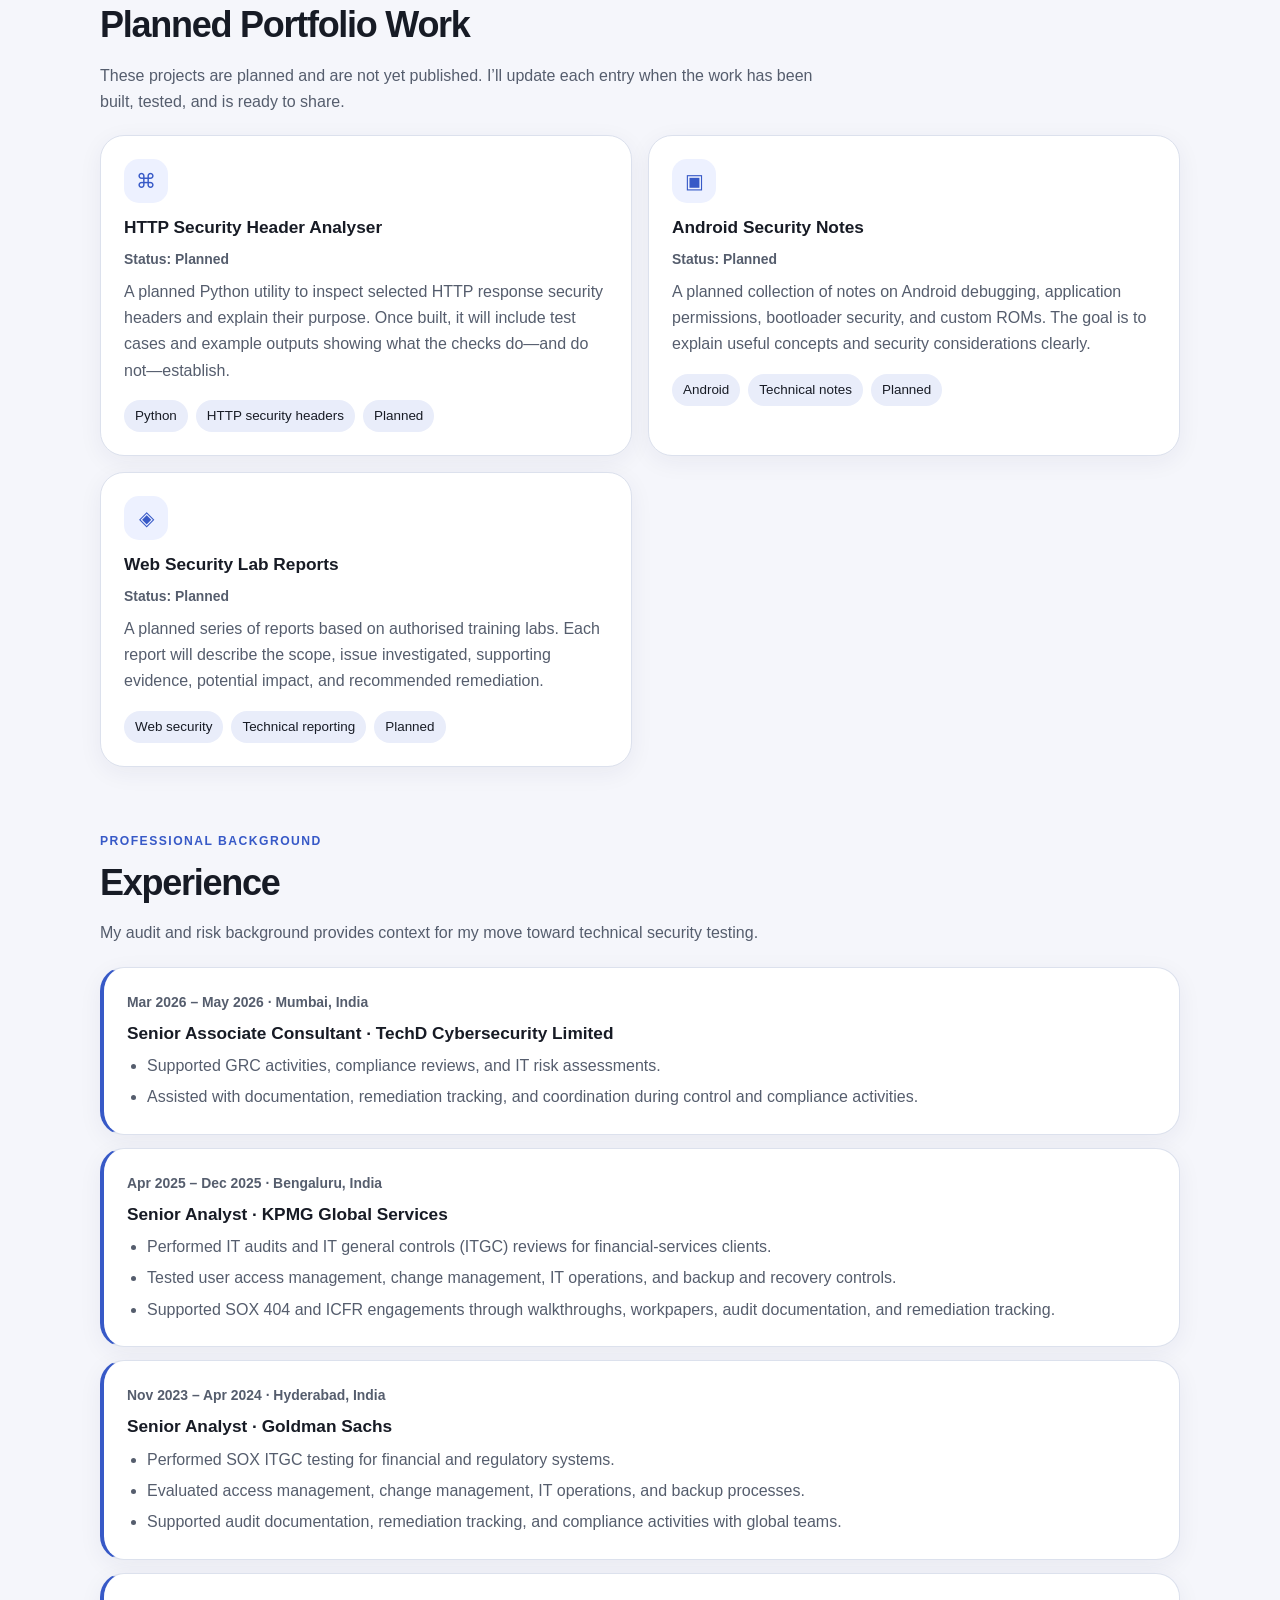
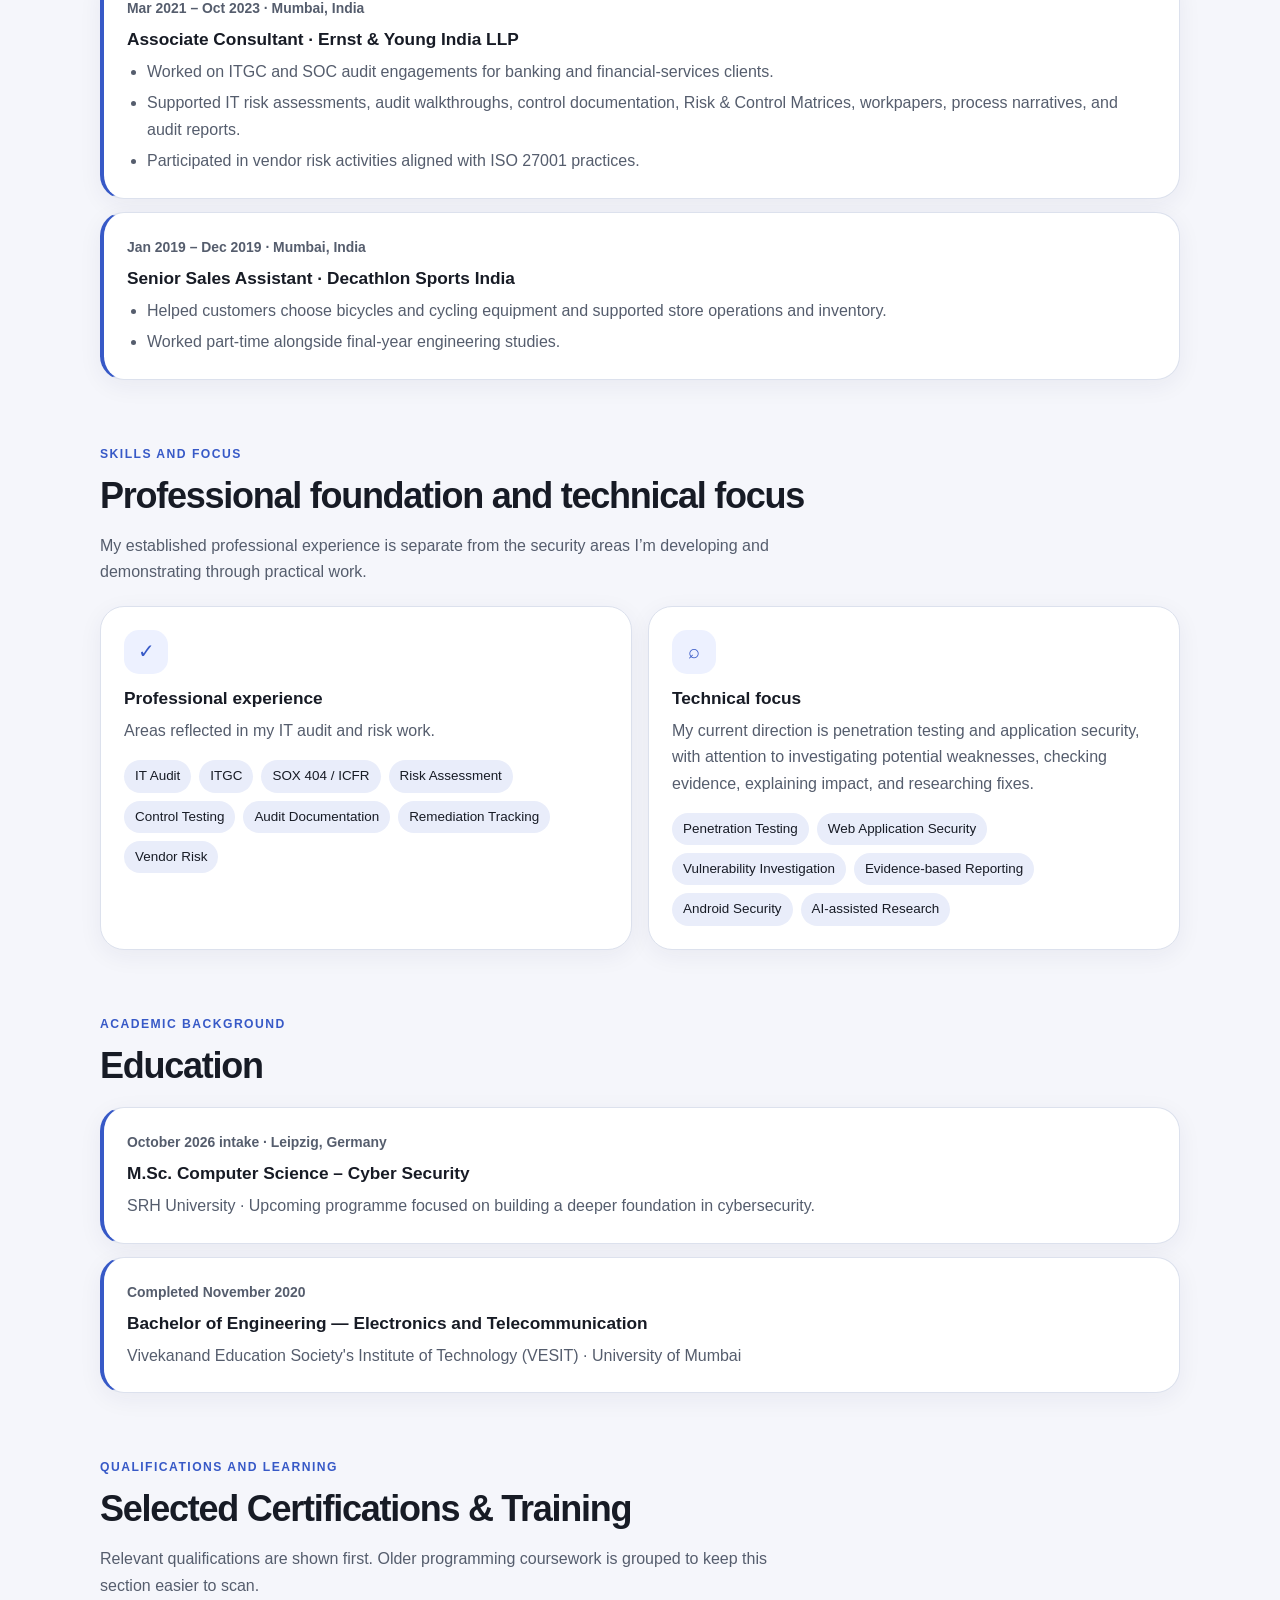
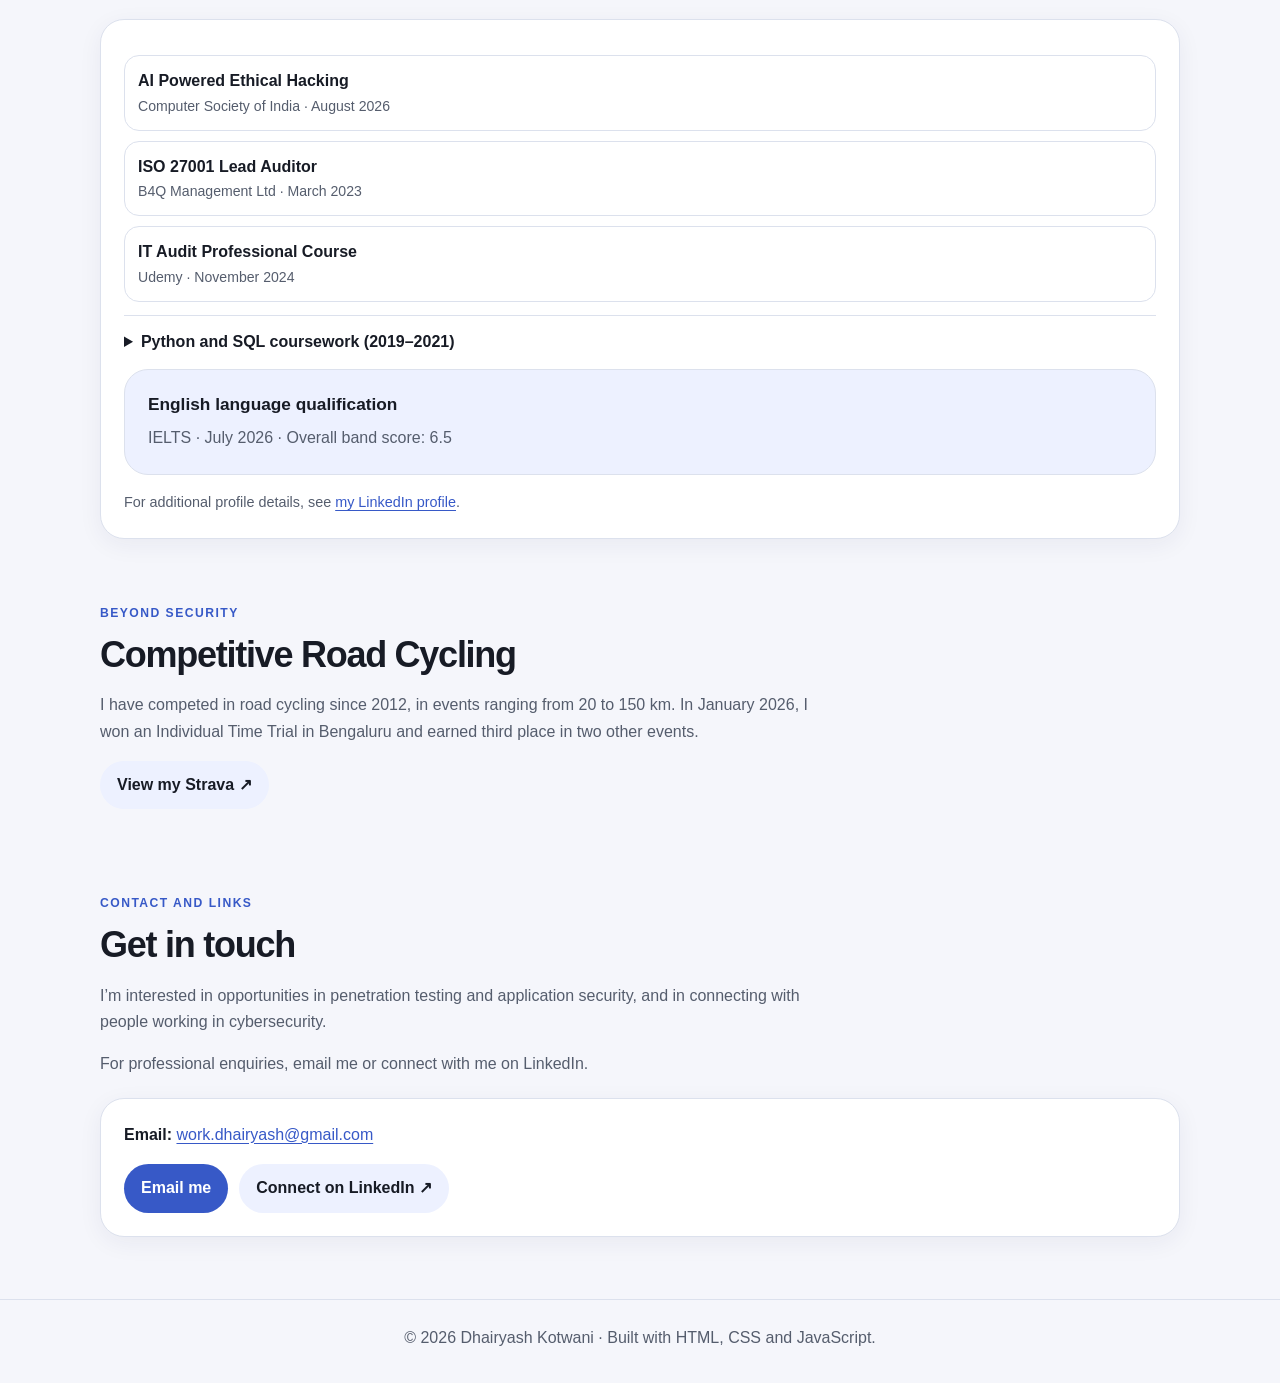
==== commit 3742e0a4: "Make Email me buttons open Gmail compose" ====
--- a/index.html
+++ b/index.html
@@ -116,8 +116,8 @@
         <h2>IT audit experience. A new direction in cybersecurity.</h2>
         <p class="lead">After more than four years in IT audit, I’m moving toward hands-on cybersecurity, with a focus on penetration testing, application security, and AI-assisted vulnerability research. My next step is the MS Cyber Security programme at SRH University in Germany, where I want to deepen my technical foundation and build evidence-backed security work.</p>
         <div class="quick-contact">
-          <a class="button" href="mailto:work.dhairyash@gmail.com?subject=Professional%20enquiry">Email me</a>
-          <a class="button secondary" href="https://mail.google.com/mail/?view=cm&amp;fs=1&amp;to=work.dhairyash%40gmail.com" target="_blank" rel="noopener noreferrer">Open Gmail ↗</a>
+          <a class="button" href="https://mail.google.com/mail/?view=cm&amp;fs=1&amp;to=work.dhairyash%40gmail.com&amp;su=Professional%20enquiry" target="_blank" rel="noopener noreferrer">Email me</a>
+
           <a class="button secondary" href="https://www.linkedin.com/in/dhairyashkotwani/" target="_blank" rel="noopener noreferrer">LinkedIn ↗</a>
         </div>
       </div>
@@ -277,13 +277,12 @@
         <h2>Get in touch</h2>
         <p class="muted">I’m interested in opportunities in penetration testing and application security, and in connecting with people working in cybersecurity.</p>
         <p class="muted">For professional enquiries, email me or connect with me on LinkedIn.</p>
-        <p class="note">If your email app does not open, you can <a href="https://mail.google.com/mail/?view=cm&amp;fs=1&amp;to=work.dhairyash%40gmail.com" target="_blank" rel="noopener noreferrer">write to me in Gmail</a>.</p>
       </div>
       <div class="card">
         <p><strong>Email:</strong> <a href="mailto:work.dhairyash@gmail.com?subject=Professional%20enquiry">work.dhairyash@gmail.com</a></p>
         <div class="hero-actions" style="margin-top:0">
-          <a class="button" href="mailto:work.dhairyash@gmail.com?subject=Professional%20enquiry">Email me</a>
-          <a class="button secondary" href="https://mail.google.com/mail/?view=cm&amp;fs=1&amp;to=work.dhairyash%40gmail.com" target="_blank" rel="noopener noreferrer">Open Gmail ↗</a>
+          <a class="button" href="https://mail.google.com/mail/?view=cm&amp;fs=1&amp;to=work.dhairyash%40gmail.com&amp;su=Professional%20enquiry" target="_blank" rel="noopener noreferrer">Email me</a>
+
           <a class="button secondary" href="https://www.linkedin.com/in/dhairyashkotwani/" target="_blank" rel="noopener noreferrer">Connect on LinkedIn ↗</a>
         </div>
       </div>
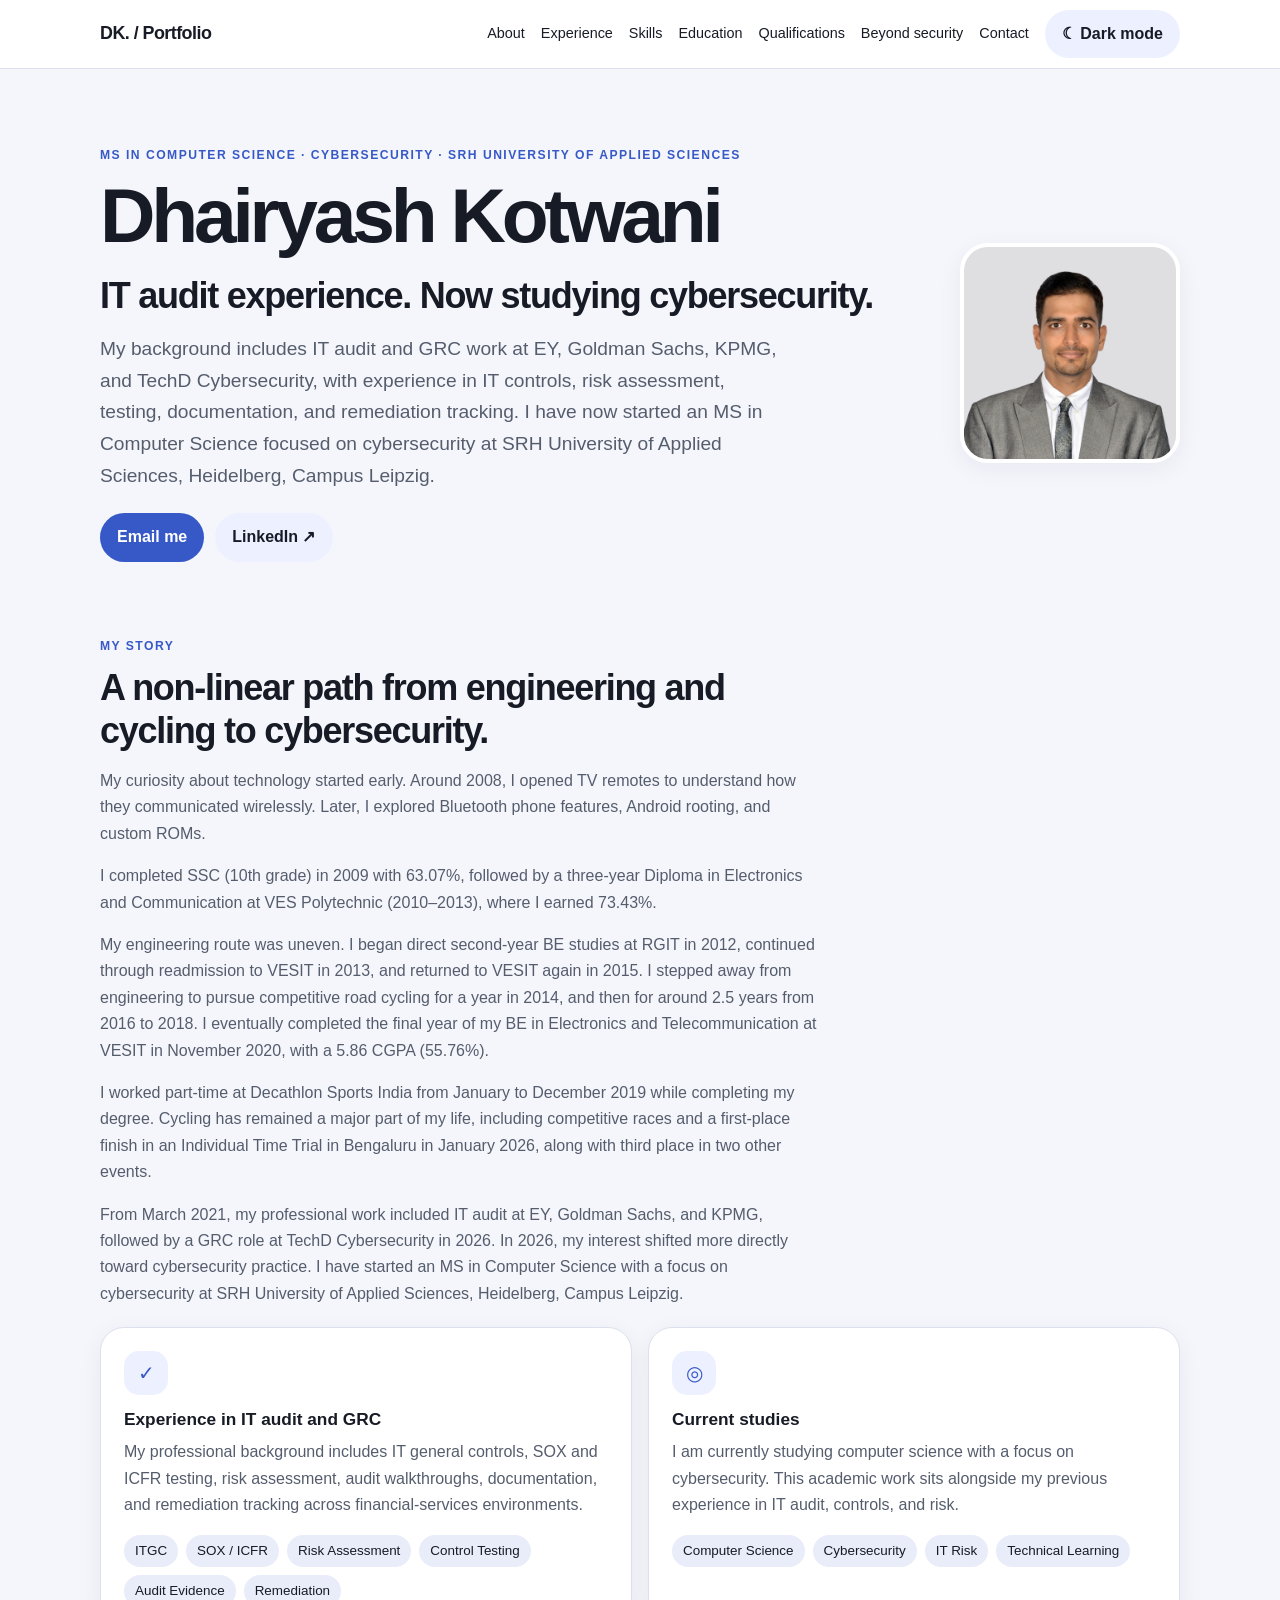
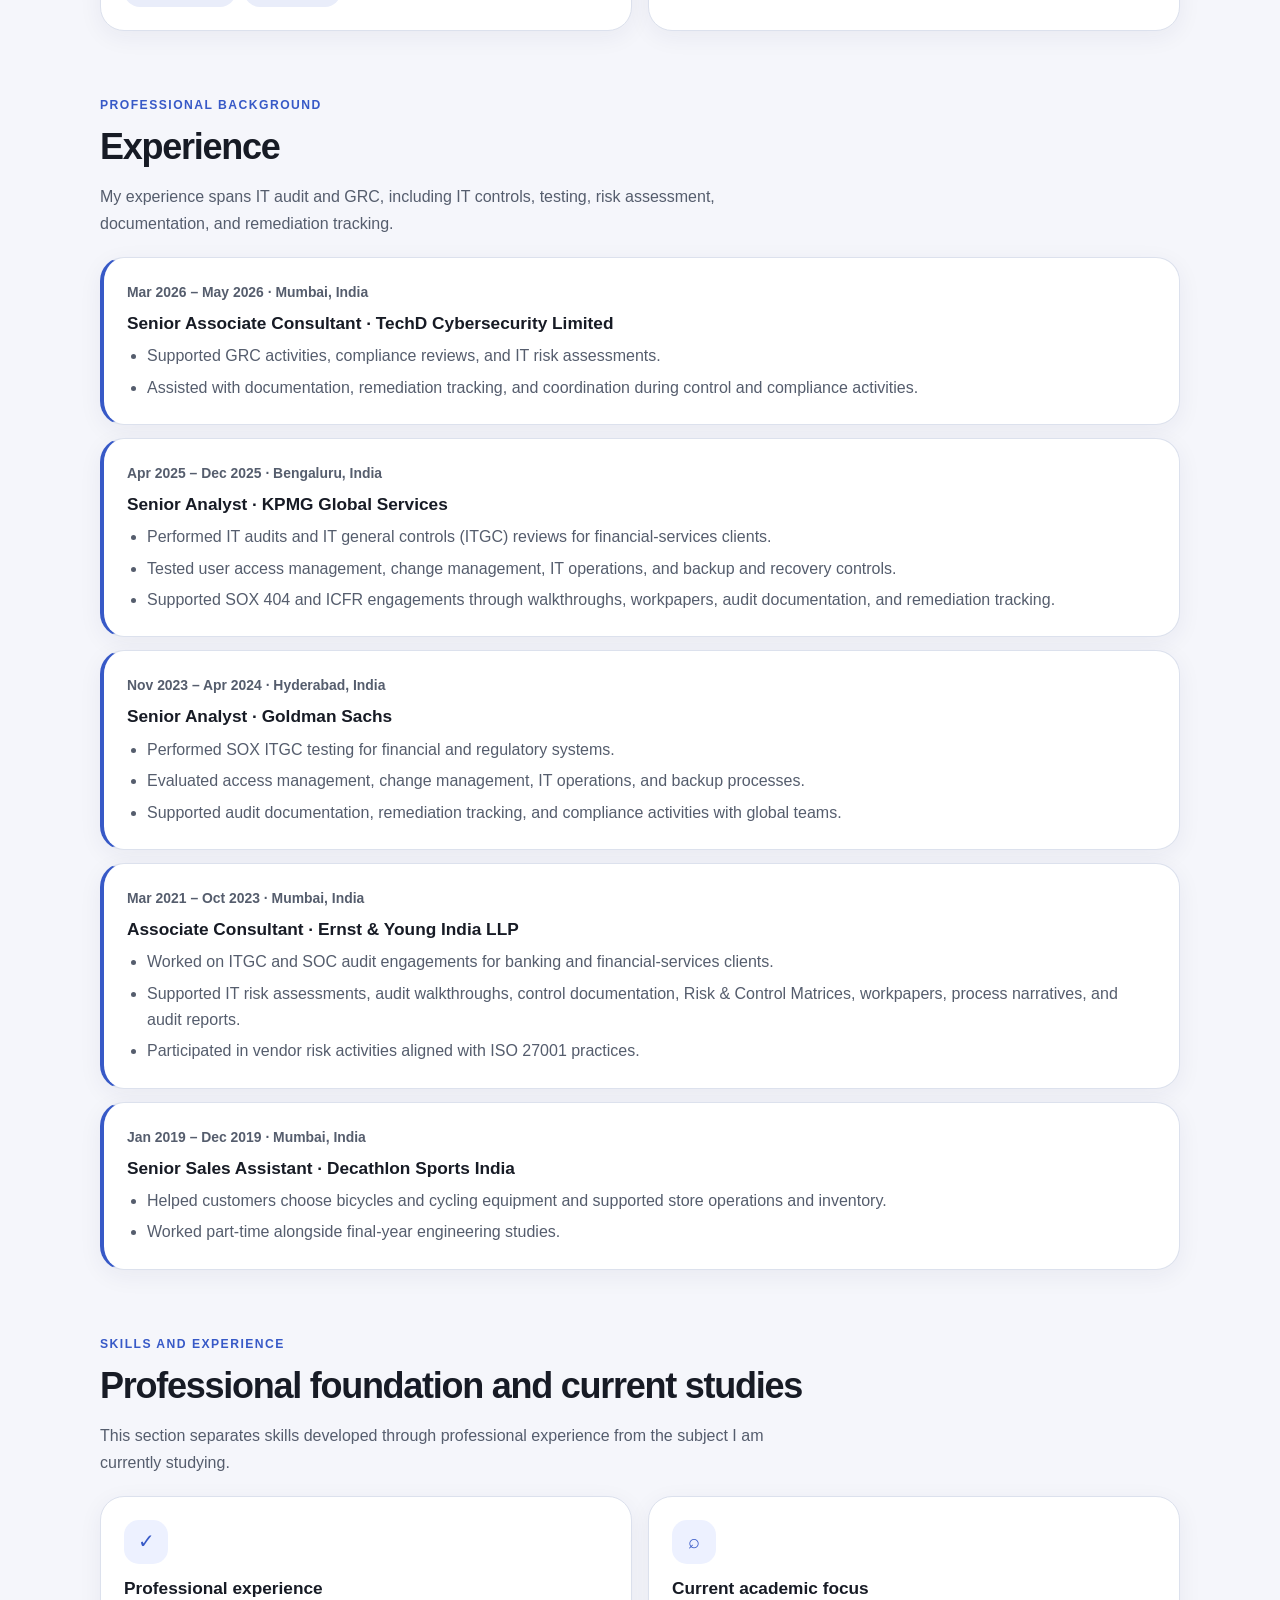
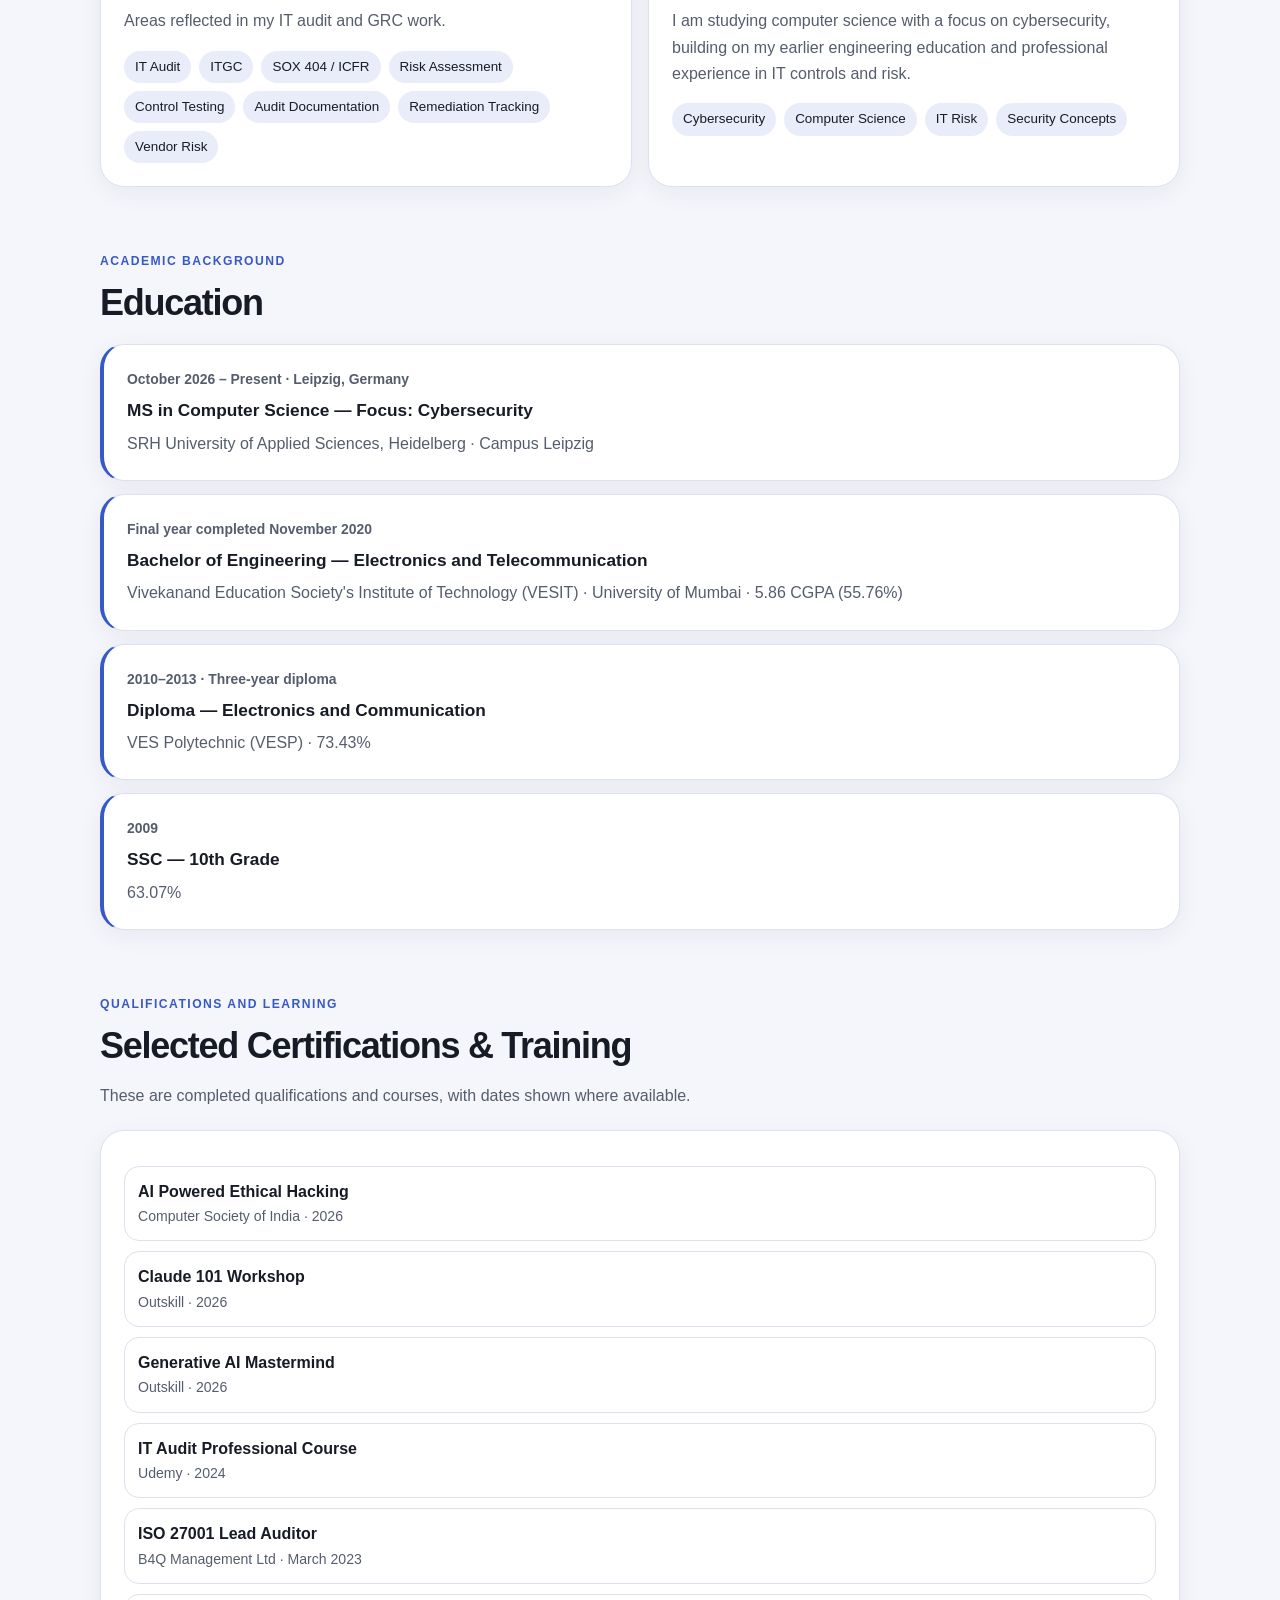
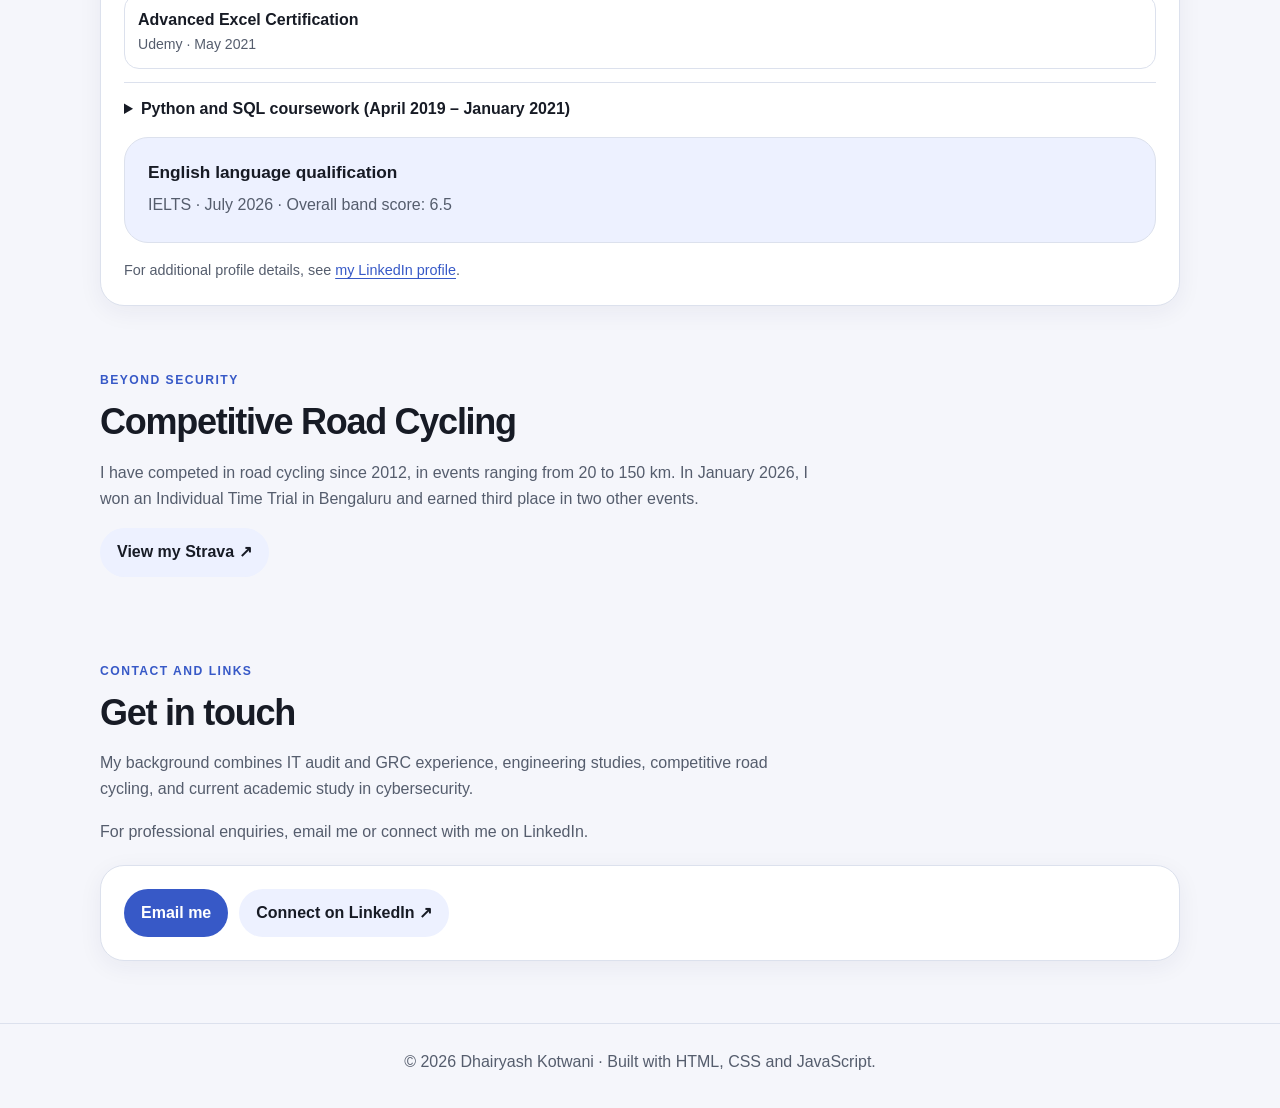
==== commit 552e83c3: "Refocus portfolio on past experience and current studies" ====
--- a/index.html
+++ b/index.html
@@ -3,9 +3,9 @@
 <head>
   <meta charset="utf-8">
   <meta name="viewport" content="width=device-width, initial-scale=1">
-  <meta name="description" content="Dhairyash Kotwani: IT audit professional focused on penetration testing and application security, with an evidence-based approach to security testing.">
+  <meta name="description" content="Dhairyash Kotwani: IT audit and GRC experience, an engineering and competitive-cycling background, and current MS studies in computer science focused on cybersecurity.">
   <meta name="theme-color" content="#f5f6fb">
-  <title>Dhairyash Kotwani | Penetration Testing &amp; Application Security</title>
+  <title>Dhairyash Kotwani | Cybersecurity Studies &amp; IT Audit</title>
   <style>
     :root {
       color-scheme: light;
@@ -102,7 +102,7 @@
     <nav class="wrap" aria-label="Main navigation">
       <a class="brand" href="#home">DK. / Portfolio</a>
       <div class="navlinks">
-        <a href="#projects">Projects</a><a href="#about">About</a><a href="#experience">Experience</a><a href="#skills">Skills</a><a href="#education">Education</a><a href="#certifications">Qualifications</a><a href="#beyond">Beyond security</a><a href="#contact">Contact</a>
+        <a href="#about">About</a><a href="#experience">Experience</a><a href="#skills">Skills</a><a href="#education">Education</a><a href="#certifications">Qualifications</a><a href="#beyond">Beyond security</a><a href="#contact">Contact</a>
         <button id="themeToggle" class="secondary" type="button" aria-pressed="false">☾ Dark mode</button>
       </div>
     </nav>
@@ -111,13 +111,12 @@
   <main class="wrap">
     <section class="hero" id="home">
       <div>
-        <p class="eyebrow">Cybersecurity · Application security · AI-assisted research</p>
+        <p class="eyebrow">MS in Computer Science · Cybersecurity · SRH University of Applied Sciences</p>
         <h1>Dhairyash Kotwani</h1>
-        <h2>IT audit experience. A new direction in cybersecurity.</h2>
-        <p class="lead">After more than four years in IT audit, I’m moving toward hands-on cybersecurity, with a focus on penetration testing, application security, and AI-assisted vulnerability research. My next step is the MS Cyber Security programme at SRH University in Germany, where I want to deepen my technical foundation and build evidence-backed security work.</p>
+        <h2>IT audit experience. Now studying cybersecurity.</h2>
+        <p class="lead">My background includes IT audit and GRC work at EY, Goldman Sachs, KPMG, and TechD Cybersecurity, with experience in IT controls, risk assessment, testing, documentation, and remediation tracking. I have now started an MS in Computer Science focused on cybersecurity at SRH University of Applied Sciences, Heidelberg, Campus Leipzig.</p>
         <div class="quick-contact">
           <a class="button" href="https://mail.google.com/mail/?view=cm&amp;fs=1&amp;to=work.dhairyash%40gmail.com&amp;su=Professional%20enquiry" target="_blank" rel="noopener noreferrer">Email me</a>
-
           <a class="button secondary" href="https://www.linkedin.com/in/dhairyashkotwani/" target="_blank" rel="noopener noreferrer">LinkedIn ↗</a>
         </div>
       </div>
@@ -127,55 +126,25 @@
     <section id="about">
       <div class="section-head">
         <p class="eyebrow">My story</p>
-        <h2>A non-linear path to cybersecurity.</h2>
-        <p class="muted">I studied Electronics and Telecommunication Engineering at VESIT, but my interest increasingly leaned toward computer science and software. Around the same period, competitive road cycling became a major part of my life, and I spent four years pursuing it seriously.</p>
-        <p class="muted">I later worked in IT audit for more than four years. That experience gave me a foundation in IT controls, risk assessment, testing, and documenting evidence. Over time, I realised I wanted to work more directly with technology and investigate security problems, rather than focus mainly on audit and compliance.</p>
-        <p class="muted">I’m now making a deliberate move into cybersecurity. In October 2026, I plan to begin my MS in CyberSecurity at SRH University in Germany. I want to build deeper technical skills and work toward AI-assisted vulnerability research, application security, and ethical hacking.</p>
-        <p class="muted">I’m especially interested in how AI can help explore code and suggest vulnerability hypotheses. For me, those suggestions are a starting point: security claims still need to be checked through authorised testing and supported by evidence.</p>
+        <h2>A non-linear path from engineering and cycling to cybersecurity.</h2>
+        <p class="muted">My curiosity about technology started early. Around 2008, I opened TV remotes to understand how they communicated wirelessly. Later, I explored Bluetooth phone features, Android rooting, and custom ROMs.</p>
+        <p class="muted">I completed SSC (10th grade) in 2009 with 63.07%, followed by a three-year Diploma in Electronics and Communication at VES Polytechnic (2010–2013), where I earned 73.43%.</p>
+        <p class="muted">My engineering route was uneven. I began direct second-year BE studies at RGIT in 2012, continued through readmission to VESIT in 2013, and returned to VESIT again in 2015. I stepped away from engineering to pursue competitive road cycling for a year in 2014, and then for around 2.5 years from 2016 to 2018. I eventually completed the final year of my BE in Electronics and Telecommunication at VESIT in November 2020, with a 5.86 CGPA (55.76%).</p>
+        <p class="muted">I worked part-time at Decathlon Sports India from January to December 2019 while completing my degree. Cycling has remained a major part of my life, including competitive races and a first-place finish in an Individual Time Trial in Bengaluru in January 2026, along with third place in two other events.</p>
+        <p class="muted">From March 2021, my professional work included IT audit at EY, Goldman Sachs, and KPMG, followed by a GRC role at TechD Cybersecurity in 2026. In 2026, my interest shifted more directly toward cybersecurity practice. I have started an MS in Computer Science with a focus on cybersecurity at SRH University of Applied Sciences, Heidelberg, Campus Leipzig.</p>
       </div>
       <div class="grid">
         <article class="card">
           <div class="icon" aria-hidden="true">✓</div>
-          <h3>What I bring from IT audit</h3>
-          <p class="muted">Experience examining controls, assessing risk, documenting observations, and tracking remediation across financial-services environments.</p>
-          <div class="chips"><span class="chip">ITGC</span><span class="chip">Risk Assessment</span><span class="chip">Control Testing</span><span class="chip">Evidence</span><span class="chip">Remediation</span></div>
+          <h3>Experience in IT audit and GRC</h3>
+          <p class="muted">My professional background includes IT general controls, SOX and ICFR testing, risk assessment, audit walkthroughs, documentation, and remediation tracking across financial-services environments.</p>
+          <div class="chips"><span class="chip">ITGC</span><span class="chip">SOX / ICFR</span><span class="chip">Risk Assessment</span><span class="chip">Control Testing</span><span class="chip">Audit Evidence</span><span class="chip">Remediation</span></div>
         </article>
         <article class="card">
           <div class="icon" aria-hidden="true">◎</div>
-          <h3>Where I’m heading</h3>
-          <p class="muted">Penetration testing, application security, and AI-assisted vulnerability research. I plan to grow this portfolio through practical projects and clear reports that show what I tested, what the evidence supports, and what I learned.</p>
-          <div class="chips"><span class="chip">Application Security</span><span class="chip">Ethical Hacking</span><span class="chip">AI-assisted Research</span><span class="chip">Technical Reporting</span></div>
-        </article>
-      </div>
-    </section>
-
-    <section id="projects">
-      <div class="section-head">
-        <p class="eyebrow">Practical learning</p>
-        <h2>Planned Portfolio Work</h2>
-        <p class="muted">These projects are planned and are not yet published. I’ll update each entry when the work has been built, tested, and is ready to share.</p>
-      </div>
-      <div class="grid">
-        <article class="card">
-          <div class="icon" aria-hidden="true">⌘</div>
-          <h3>HTTP Security Header Analyser</h3>
-          <p class="meta">Status: Planned</p>
-          <p class="muted">A planned Python utility to inspect selected HTTP response security headers and explain their purpose. Once built, it will include test cases and example outputs showing what the checks do—and do not—establish.</p>
-          <div class="chips"><span class="chip">Python</span><span class="chip">HTTP security headers</span><span class="chip">Planned</span></div>
-        </article>
-        <article class="card">
-          <div class="icon" aria-hidden="true">▣</div>
-          <h3>Android Security Notes</h3>
-          <p class="meta">Status: Planned</p>
-          <p class="muted">A planned collection of notes on Android debugging, application permissions, bootloader security, and custom ROMs. The goal is to explain useful concepts and security considerations clearly.</p>
-          <div class="chips"><span class="chip">Android</span><span class="chip">Technical notes</span><span class="chip">Planned</span></div>
-        </article>
-        <article class="card">
-          <div class="icon" aria-hidden="true">◈</div>
-          <h3>Web Security Lab Reports</h3>
-          <p class="meta">Status: Planned</p>
-          <p class="muted">A planned series of reports based on authorised training labs. Each report will describe the scope, issue investigated, supporting evidence, potential impact, and recommended remediation.</p>
-          <div class="chips"><span class="chip">Web security</span><span class="chip">Technical reporting</span><span class="chip">Planned</span></div>
+          <h3>Current studies</h3>
+          <p class="muted">I am currently studying computer science with a focus on cybersecurity. This academic work sits alongside my previous experience in IT audit, controls, and risk.</p>
+          <div class="chips"><span class="chip">Computer Science</span><span class="chip">Cybersecurity</span><span class="chip">IT Risk</span><span class="chip">Technical Learning</span></div>
         </article>
       </div>
     </section>
@@ -184,7 +153,7 @@
       <div class="section-head">
         <p class="eyebrow">Professional background</p>
         <h2>Experience</h2>
-        <p class="muted">My audit and risk background provides context for my move toward technical security testing.</p>
+        <p class="muted">My experience spans IT audit and GRC, including IT controls, testing, risk assessment, documentation, and remediation tracking.</p>
       </div>
       <div class="timeline">
         <article class="card"><div class="meta">Mar 2026 – May 2026 · Mumbai, India</div><h3>Senior Associate Consultant · TechD Cybersecurity Limited</h3><ul class="clean"><li>Supported GRC activities, compliance reviews, and IT risk assessments.</li><li>Assisted with documentation, remediation tracking, and coordination during control and compliance activities.</li></ul></article>
@@ -197,22 +166,22 @@
 
     <section id="skills">
       <div class="section-head">
-        <p class="eyebrow">Skills and focus</p>
-        <h2>Professional foundation and technical focus</h2>
-        <p class="muted">My established professional experience is separate from the security areas I’m developing and demonstrating through practical work.</p>
+        <p class="eyebrow">Skills and experience</p>
+        <h2>Professional foundation and current studies</h2>
+        <p class="muted">This section separates skills developed through professional experience from the subject I am currently studying.</p>
       </div>
       <div class="grid">
         <article class="card">
           <div class="icon" aria-hidden="true">✓</div>
           <h3>Professional experience</h3>
-          <p class="muted">Areas reflected in my IT audit and risk work.</p>
+          <p class="muted">Areas reflected in my IT audit and GRC work.</p>
           <div class="chips"><span class="chip">IT Audit</span><span class="chip">ITGC</span><span class="chip">SOX 404 / ICFR</span><span class="chip">Risk Assessment</span><span class="chip">Control Testing</span><span class="chip">Audit Documentation</span><span class="chip">Remediation Tracking</span><span class="chip">Vendor Risk</span></div>
         </article>
         <article class="card">
           <div class="icon" aria-hidden="true">⌕</div>
-          <h3>Technical focus</h3>
-          <p class="muted">My current direction is penetration testing and application security, with attention to investigating potential weaknesses, checking evidence, explaining impact, and researching fixes.</p>
-          <div class="chips"><span class="chip">Penetration Testing</span><span class="chip">Web Application Security</span><span class="chip">Vulnerability Investigation</span><span class="chip">Evidence-based Reporting</span><span class="chip">Android Security</span><span class="chip">AI-assisted Research</span></div>
+          <h3>Current academic focus</h3>
+          <p class="muted">I am studying computer science with a focus on cybersecurity, building on my earlier engineering education and professional experience in IT controls and risk.</p>
+          <div class="chips"><span class="chip">Cybersecurity</span><span class="chip">Computer Science</span><span class="chip">IT Risk</span><span class="chip">Security Concepts</span></div>
         </article>
       </div>
     </section>
@@ -220,8 +189,10 @@
     <section id="education">
       <div class="section-head"><p class="eyebrow">Academic background</p><h2>Education</h2></div>
       <div class="timeline">
-        <article class="card"><div class="meta">October 2026 intake · Leipzig, Germany</div><h3>M.Sc. Computer Science – Cyber Security</h3><p class="muted">SRH University · Upcoming programme focused on building a deeper foundation in cybersecurity.</p></article>
-        <article class="card"><div class="meta">Completed November 2020</div><h3>Bachelor of Engineering — Electronics and Telecommunication</h3><p class="muted">Vivekanand Education Society's Institute of Technology (VESIT) · University of Mumbai</p></article>
+        <article class="card"><div class="meta">October 2026 – Present · Leipzig, Germany</div><h3>MS in Computer Science — Focus: Cybersecurity</h3><p class="muted">SRH University of Applied Sciences, Heidelberg · Campus Leipzig</p></article>
+        <article class="card"><div class="meta">Final year completed November 2020</div><h3>Bachelor of Engineering — Electronics and Telecommunication</h3><p class="muted">Vivekanand Education Society's Institute of Technology (VESIT) · University of Mumbai · 5.86 CGPA (55.76%)</p></article>
+        <article class="card"><div class="meta">2010–2013 · Three-year diploma</div><h3>Diploma — Electronics and Communication</h3><p class="muted">VES Polytechnic (VESP) · 73.43%</p></article>
+        <article class="card"><div class="meta">2009</div><h3>SSC — 10th Grade</h3><p class="muted">63.07%</p></article>
       </div>
     </section>
 
@@ -229,16 +200,20 @@
       <div class="section-head">
         <p class="eyebrow">Qualifications and learning</p>
         <h2>Selected Certifications &amp; Training</h2>
-        <p class="muted">Relevant qualifications are shown first. Older programming coursework is grouped to keep this section easier to scan.</p>
+        <p class="muted">These are completed qualifications and courses, with dates shown where available.</p>
       </div>
       <article class="card">
         <ul class="certificate-list">
-          <li><span class="cert-name">AI Powered Ethical Hacking</span><span class="cert-meta">Computer Society of India · August 2026</span></li>
+          <li><span class="cert-name">AI Powered Ethical Hacking</span><span class="cert-meta">Computer Society of India · 2026</span></li>
+          <li><span class="cert-name">Claude 101 Workshop</span><span class="cert-meta">Outskill · 2026</span></li>
+          <li><span class="cert-name">Generative AI Mastermind</span><span class="cert-meta">Outskill · 2026</span></li>
+          <li><span class="cert-name">IT Audit Professional Course</span><span class="cert-meta">Udemy · 2024</span></li>
           <li><span class="cert-name">ISO 27001 Lead Auditor</span><span class="cert-meta">B4Q Management Ltd · March 2023</span></li>
-          <li><span class="cert-name">IT Audit Professional Course</span><span class="cert-meta">Udemy · November 2024</span></li>
+          <li><span class="cert-name">Advanced Excel Certification</span><span class="cert-meta">Udemy · May 2021</span></li>
         </ul>
         <details>
-          <summary>Python and SQL coursework (2019–2021)</summary>
+          <summary>Python and SQL coursework (April 2019 – January 2021)</summary>
+          <p class="muted">I completed Python and SQL coursework during this period. The course list below shows selected certificates.</p>
           <ul class="clean">
             <li>SQL — SoloLearn · January 2021</li>
             <li>Learn SQL Course — Codecademy · December 2020</li>
@@ -275,11 +250,10 @@
       <div class="section-head">
         <p class="eyebrow">Contact and links</p>
         <h2>Get in touch</h2>
-        <p class="muted">I’m interested in opportunities in penetration testing and application security, and in connecting with people working in cybersecurity.</p>
+        <p class="muted">My background combines IT audit and GRC experience, engineering studies, competitive road cycling, and current academic study in cybersecurity.</p>
         <p class="muted">For professional enquiries, email me or connect with me on LinkedIn.</p>
       </div>
       <div class="card">
-        <p><strong>Email:</strong> <a href="mailto:work.dhairyash@gmail.com?subject=Professional%20enquiry">work.dhairyash@gmail.com</a></p>
         <div class="hero-actions" style="margin-top:0">
           <a class="button" href="https://mail.google.com/mail/?view=cm&amp;fs=1&amp;to=work.dhairyash%40gmail.com&amp;su=Professional%20enquiry" target="_blank" rel="noopener noreferrer">Email me</a>
 
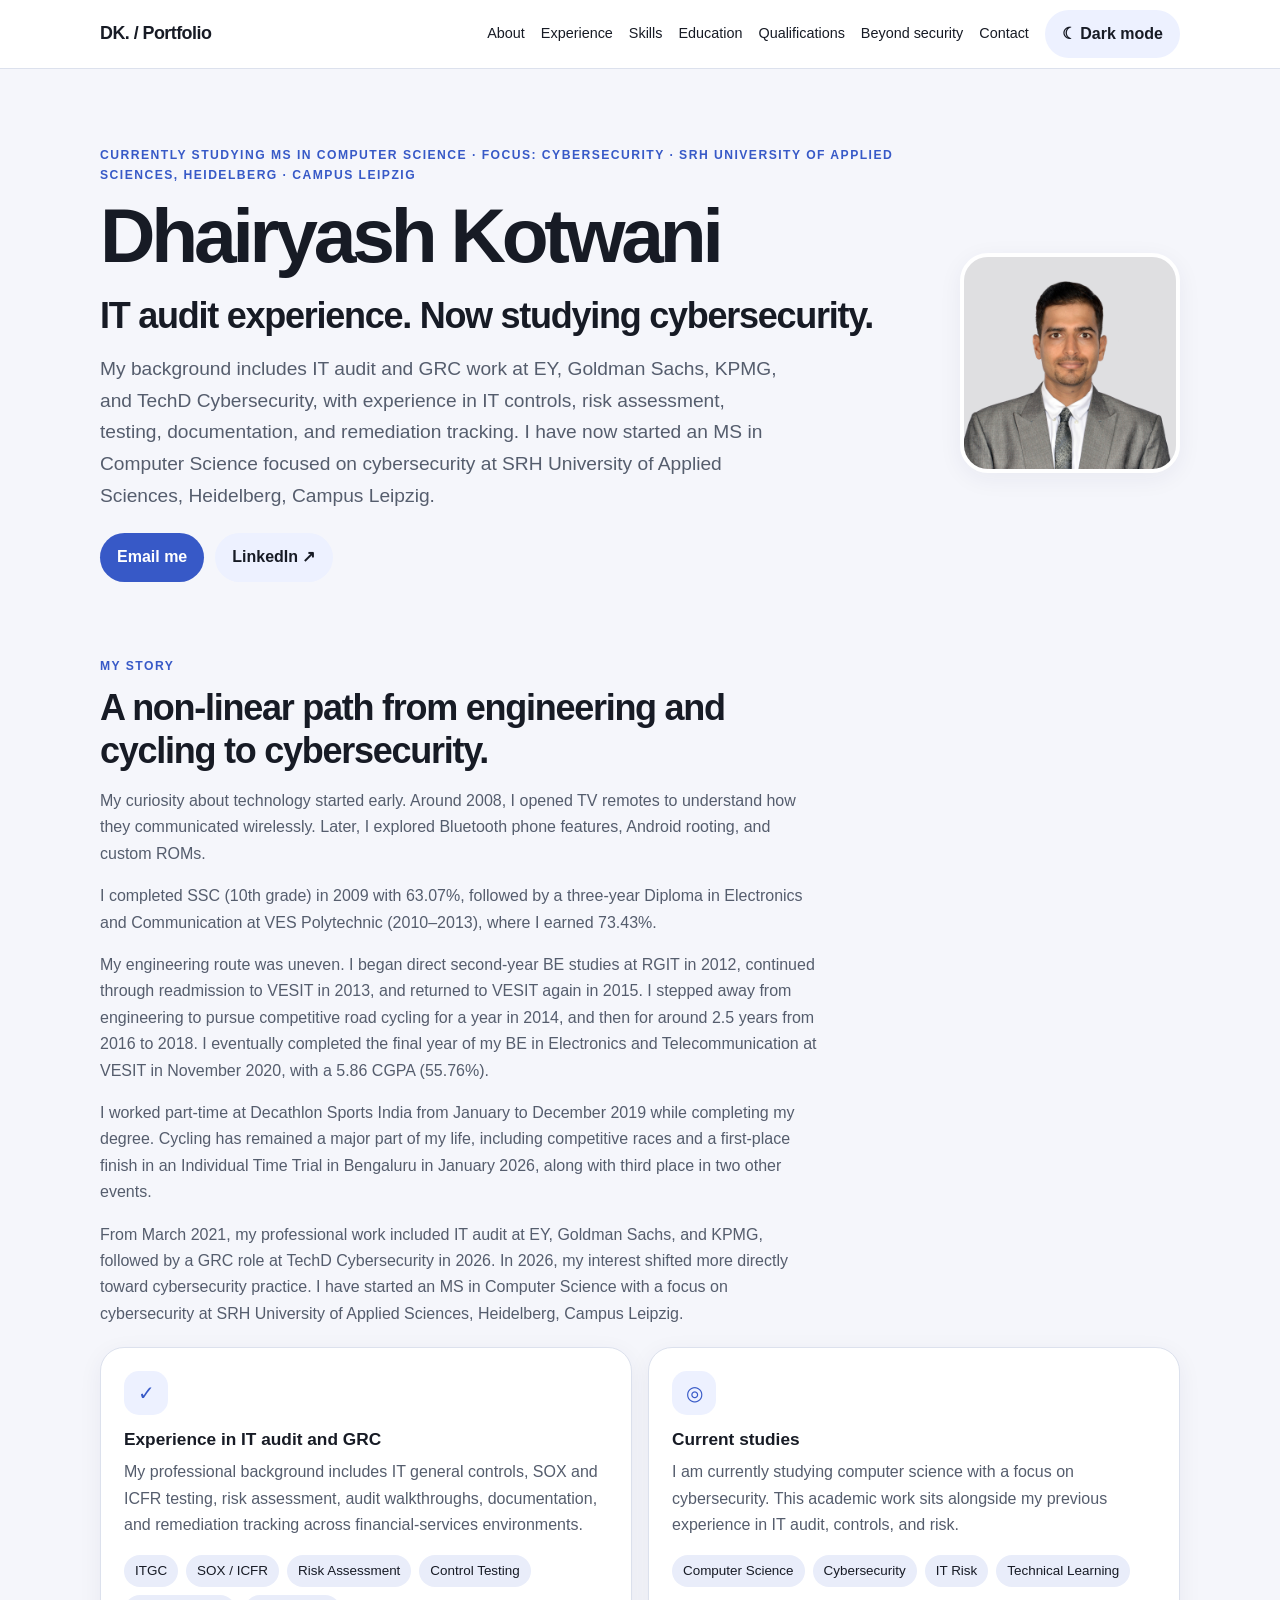
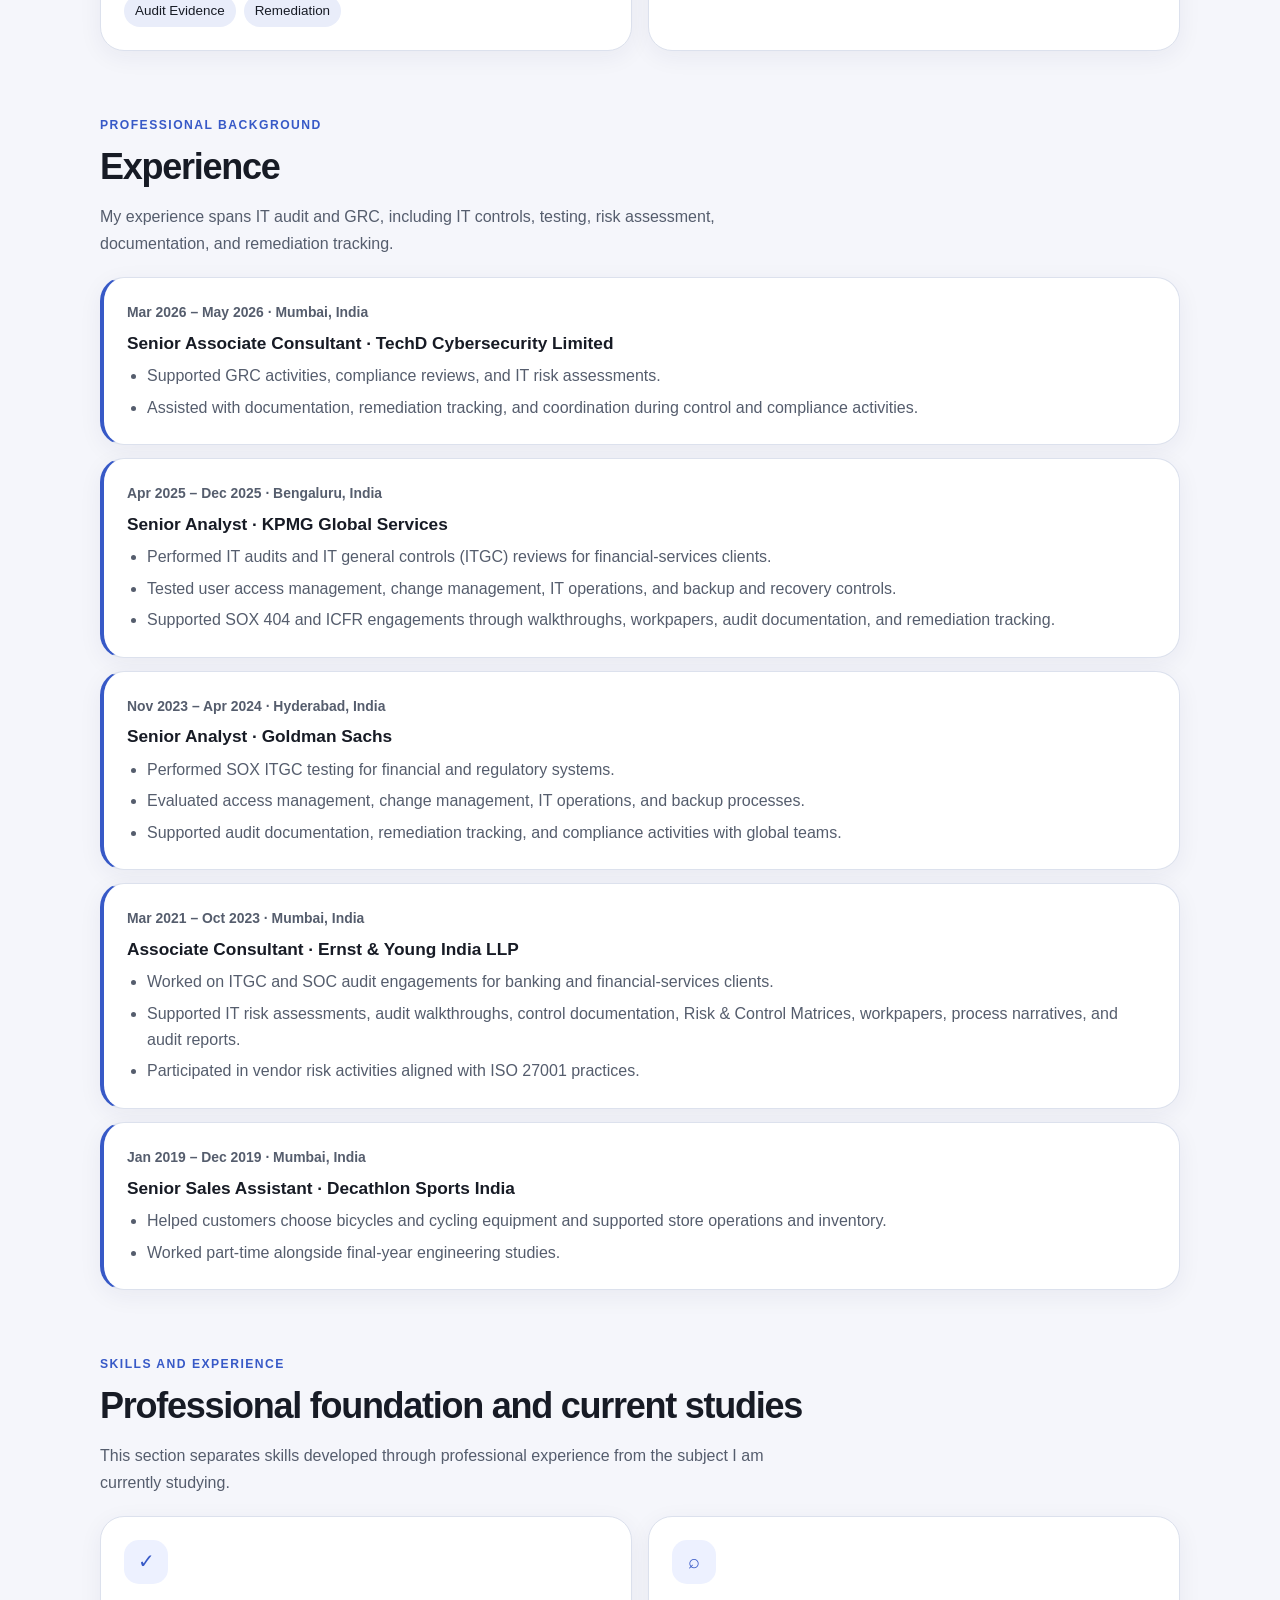
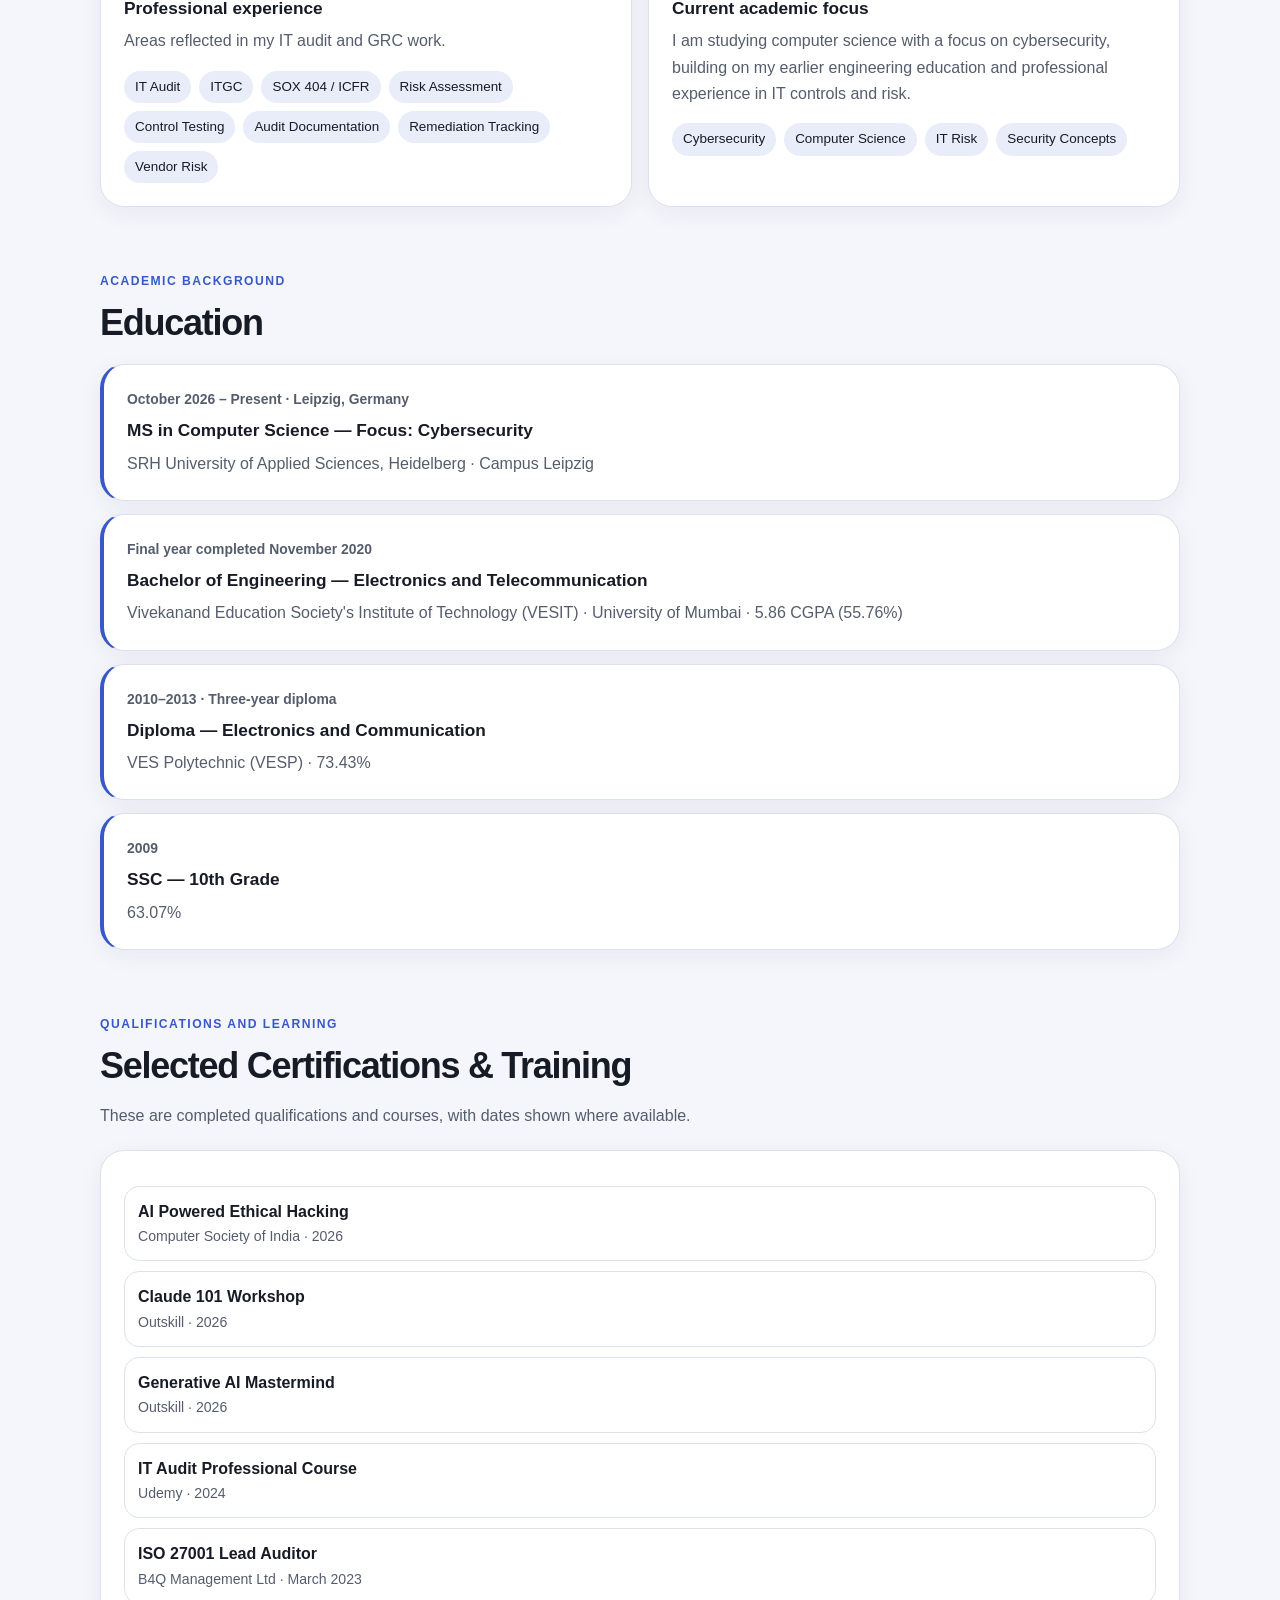
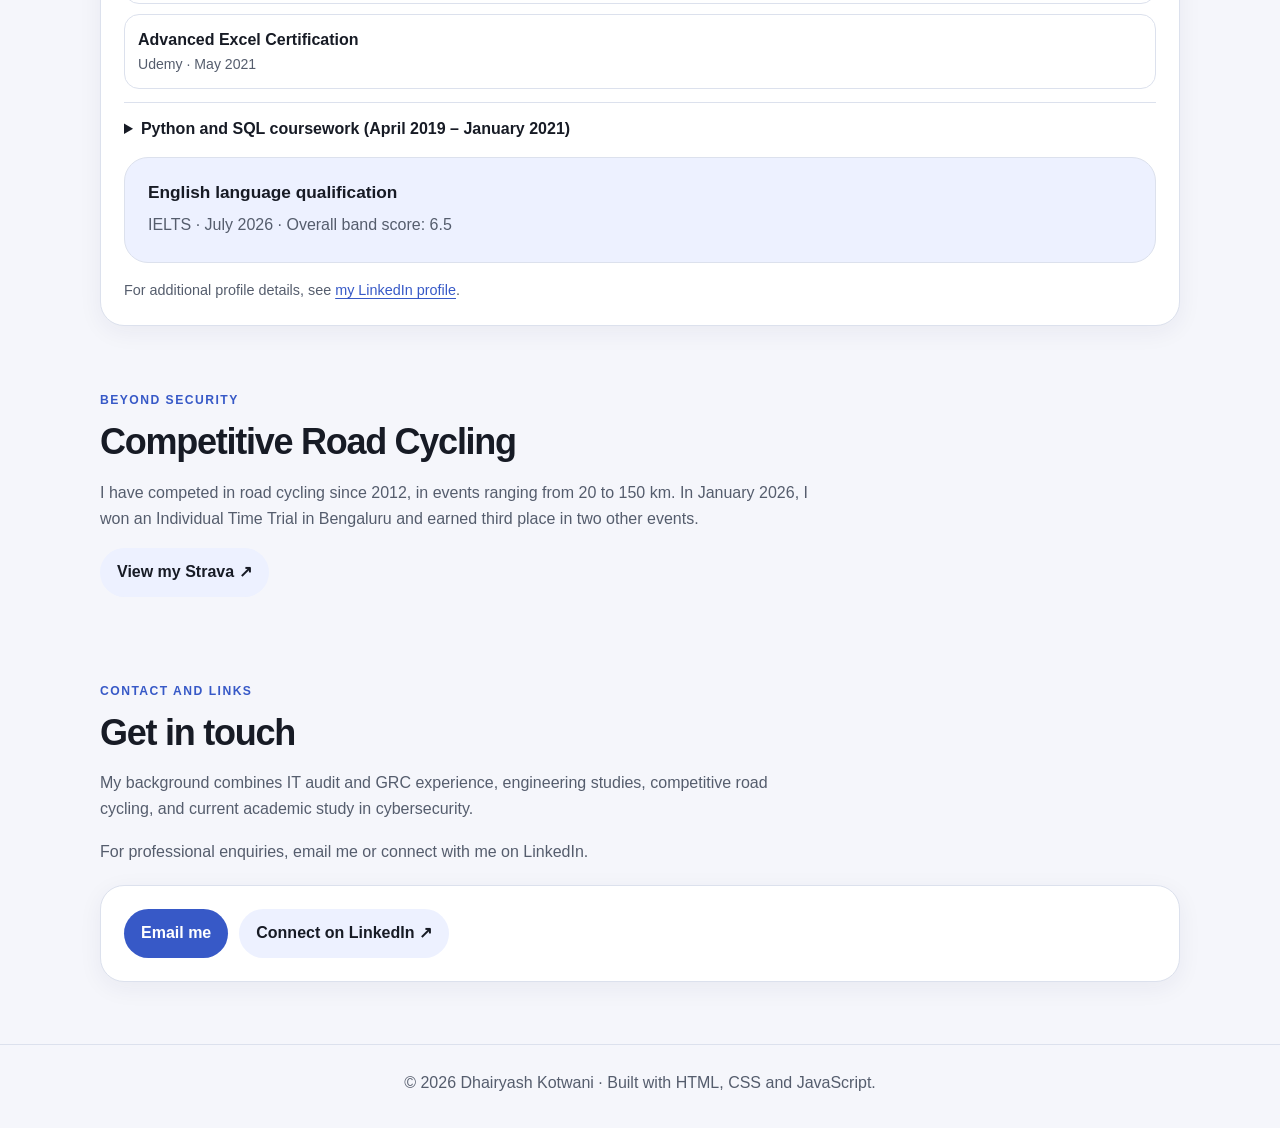
==== commit 0afcbd35: "Clarify current study status and dated programming certificates" ====
--- a/index.html
+++ b/index.html
@@ -111,7 +111,7 @@
   <main class="wrap">
     <section class="hero" id="home">
       <div>
-        <p class="eyebrow">MS in Computer Science · Cybersecurity · SRH University of Applied Sciences</p>
+        <p class="eyebrow">Currently studying MS in Computer Science · Focus: Cybersecurity · SRH University of Applied Sciences, Heidelberg · Campus Leipzig</p>
         <h1>Dhairyash Kotwani</h1>
         <h2>IT audit experience. Now studying cybersecurity.</h2>
         <p class="lead">My background includes IT audit and GRC work at EY, Goldman Sachs, KPMG, and TechD Cybersecurity, with experience in IT controls, risk assessment, testing, documentation, and remediation tracking. I have now started an MS in Computer Science focused on cybersecurity at SRH University of Applied Sciences, Heidelberg, Campus Leipzig.</p>
@@ -213,7 +213,7 @@
         </ul>
         <details>
           <summary>Python and SQL coursework (April 2019 – January 2021)</summary>
-          <p class="muted">I completed Python and SQL coursework during this period. The course list below shows selected certificates.</p>
+          <p class="muted">I completed 9 Python and 4 SQL certifications from April 2019 to January 2021. The course list below shows selected certificates.</p>
           <ul class="clean">
             <li>SQL — SoloLearn · January 2021</li>
             <li>Learn SQL Course — Codecademy · December 2020</li>
